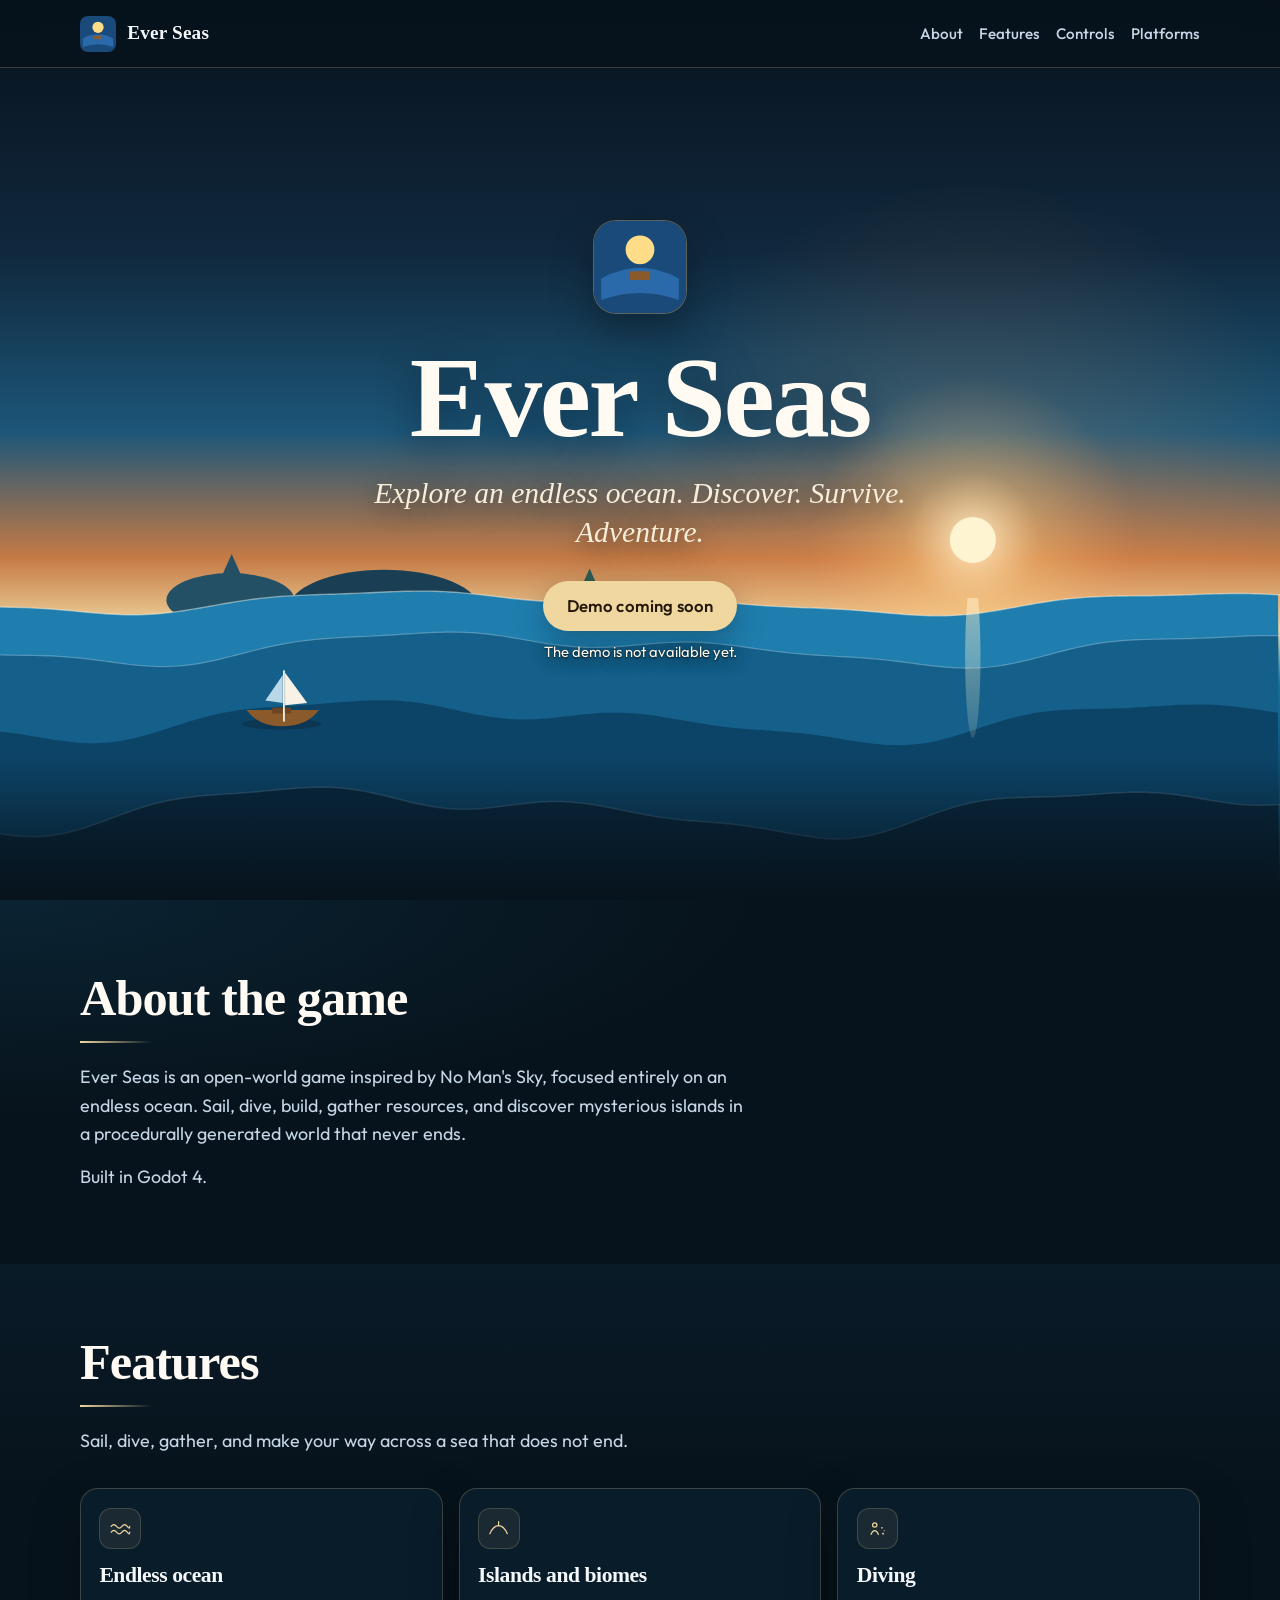
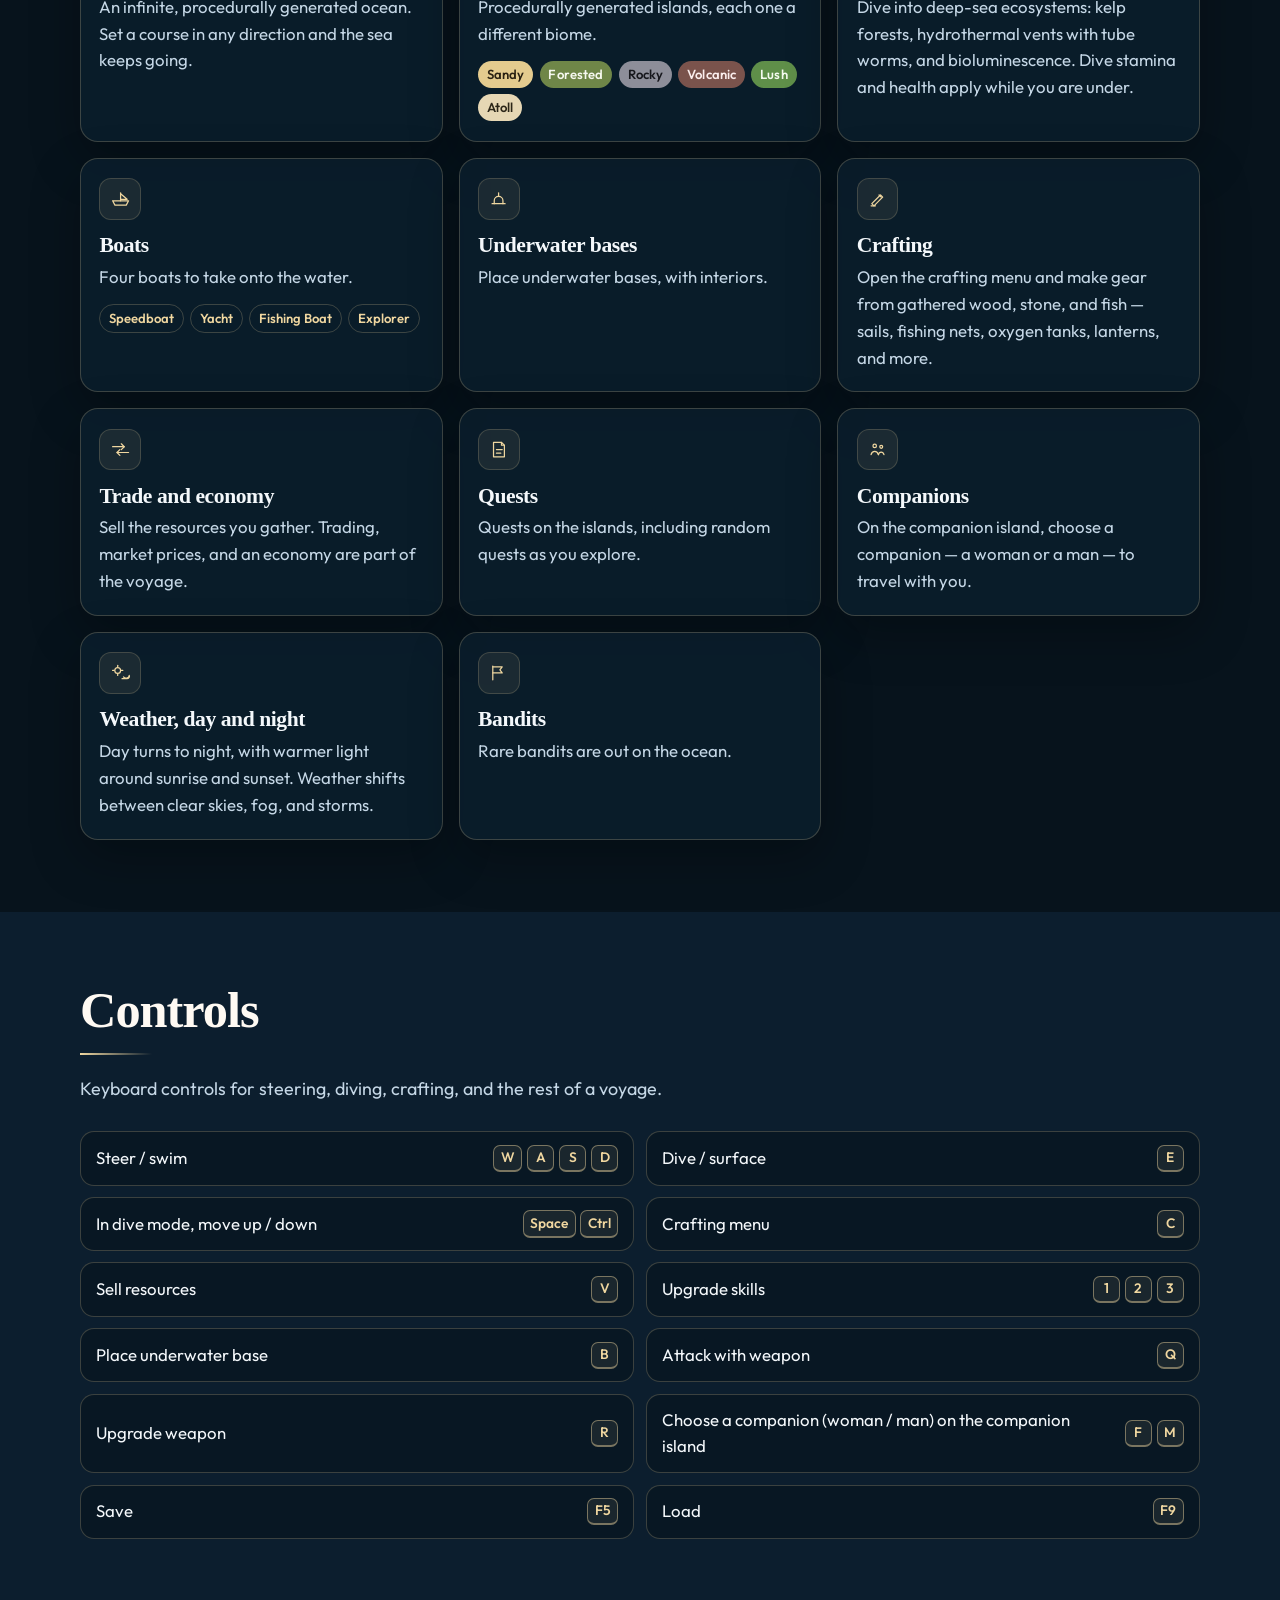
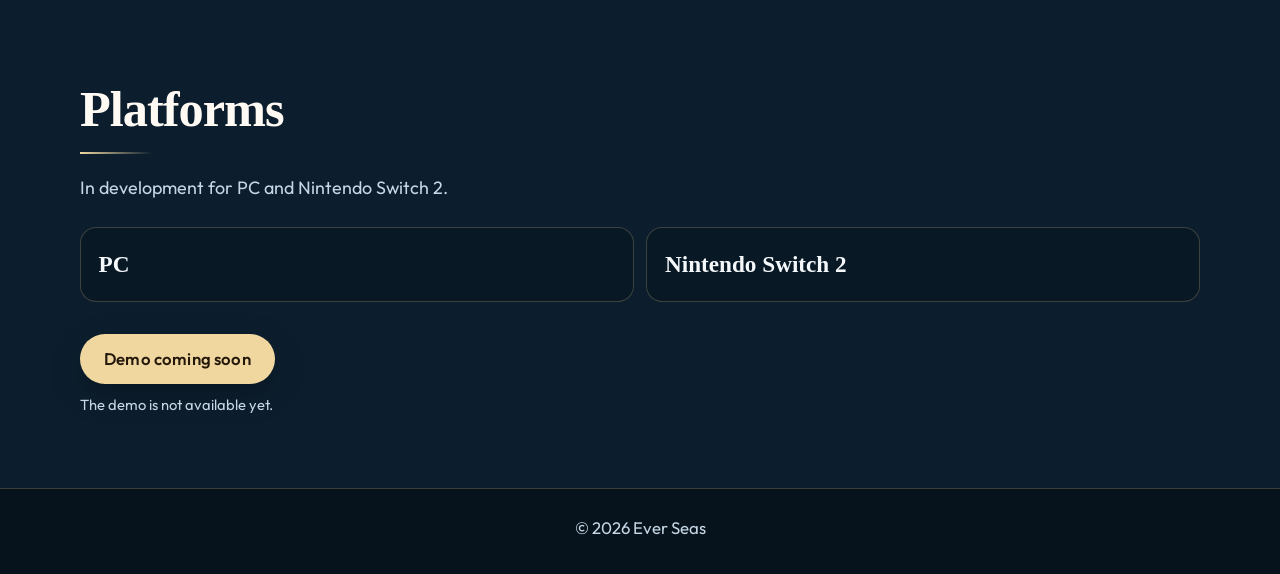
==== site/index.html @ b3cf9eca "Publish the Ever Seas presentation site Add a static English site in site/, a CNAME for everseas.app" ====
<!DOCTYPE html>
<html lang="en">
<head>
  <meta charset="utf-8">
  <meta name="viewport" content="width=device-width, initial-scale=1">
  <title>Ever Seas — Endless ocean adventure</title>
  <meta name="description" content="Ever Seas is an open-world game inspired by No Man's Sky, focused entirely on an endless ocean. In development for PC and Nintendo Switch 2.">
  <meta name="theme-color" content="#07111c">
  <link rel="icon" href="icon.svg" type="image/svg+xml">
  <link rel="apple-touch-icon" href="icon.svg">
  <link rel="canonical" href="https://everseas.app/">
  <meta property="og:title" content="Ever Seas">
  <meta property="og:description" content="Explore an endless ocean. Discover. Survive. Adventure.">
  <meta property="og:type" content="website">
  <meta property="og:url" content="https://everseas.app/">
  <meta property="og:image" content="https://everseas.app/icon.svg">
  <link rel="stylesheet" href="styles.css">
</head>
<body>
  <a class="skip" href="#main">Skip to content</a>
  <header class="site-header">
    <div class="header-inner">
      <a class="brand" href="#top">
        <img src="icon.svg" width="36" height="36" alt="">
        <span>Ever Seas</span>
      </a>
      <nav aria-label="Primary">
        <ul class="nav-list">
          <li><a href="#about">About</a></li>
          <li><a href="#features">Features</a></li>
          <li><a href="#controls">Controls</a></li>
          <li><a href="#platforms">Platforms</a></li>
        </ul>
      </nav>
    </div>
  </header>

  <main id="main">
    <section class="hero" id="top" aria-labelledby="title">
      <canvas id="ocean" aria-hidden="true"></canvas>
      <div class="hero-fade" aria-hidden="true"></div>
      <div class="hero-inner">
        <img class="hero-mark" src="icon.svg" width="96" height="96" alt="">
        <h1 id="title">Ever Seas</h1>
        <p class="tagline">Explore an endless ocean. Discover. Survive. Adventure.</p>
        <div class="demo">
          <button type="button" class="demo-button" disabled aria-describedby="hero-demo-note">Demo coming soon</button>
          <p id="hero-demo-note" class="demo-note">The demo is not available yet.</p>
        </div>
      </div>
    </section>

    <section class="section about" id="about" aria-labelledby="about-title">
      <div class="section-inner about-copy">
        <h2 id="about-title">About the game</h2>
        <hr class="rule">
        <p>Ever Seas is an open-world game inspired by No Man's Sky, focused entirely on an endless ocean. Sail, dive, build, gather resources, and discover mysterious islands in a procedurally generated world that never ends.</p>
        <p>Built in Godot 4.</p>
      </div>
    </section>

    <section class="section features" id="features" aria-labelledby="features-title">
      <div class="section-inner">
        <h2 id="features-title">Features</h2>
        <hr class="rule">
        <p class="lede">Sail, dive, gather, and make your way across a sea that does not end.</p>
        <ul class="card-grid">
          <li class="card">
            <span class="feature-icon" aria-hidden="true">
              <svg viewBox="0 0 32 32" fill="none" stroke="currentColor" stroke-width="1.7" stroke-linecap="round" stroke-linejoin="round">
                <path d="M3 13c2.6-3.2 4.8-3.2 7.4 0s4.8 3.2 7.4 0 4.8-3.2 7.4 0 3.2 3.2 3.4 0"/>
                <path d="M3 21c2.6-3.2 4.8-3.2 7.4 0s4.8 3.2 7.4 0 4.8-3.2 7.4 0 3.2 3.2 3.4 0"/>
              </svg>
            </span>
            <h3>Endless ocean</h3>
            <p>An infinite, procedurally generated ocean. Set a course in any direction and the sea keeps going.</p>
          </li>
          <li class="card">
            <span class="feature-icon" aria-hidden="true">
              <svg viewBox="0 0 32 32" fill="none" stroke="currentColor" stroke-width="1.7" stroke-linecap="round" stroke-linejoin="round">
                <path d="M4 23c3.2-7 7-11 12-11s8.8 4 12 11"/>
                <path d="M16 12V7"/>
                <path d="M16 6.2h.01"/>
              </svg>
            </span>
            <h3>Islands and biomes</h3>
            <p>Procedurally generated islands, each one a different biome.</p>
            <ul class="biomes" aria-label="Island biomes">
              <li class="sandy">Sandy</li>
              <li class="forested">Forested</li>
              <li class="rocky">Rocky</li>
              <li class="volcanic">Volcanic</li>
              <li class="lush">Lush</li>
              <li class="atoll">Atoll</li>
            </ul>
          </li>
          <li class="card">
            <span class="feature-icon" aria-hidden="true">
              <svg viewBox="0 0 32 32" fill="none" stroke="currentColor" stroke-width="1.7" stroke-linecap="round" stroke-linejoin="round">
                <circle cx="12" cy="11" r="3"/>
                <path d="M7 24c1.6-4 3.4-5.2 5-5.2S15.4 20 17 24"/>
                <circle cx="22" cy="15" r="1.1" fill="currentColor" stroke="none"/>
                <circle cx="25" cy="19" r="0.8" fill="currentColor" stroke="none"/>
                <circle cx="23.5" cy="23" r="1.3" fill="currentColor" stroke="none"/>
              </svg>
            </span>
            <h3>Diving</h3>
            <p>Dive into deep-sea ecosystems: kelp forests, hydrothermal vents with tube worms, and bioluminescence. Dive stamina and health apply while you are under.</p>
          </li>
          <li class="card">
            <span class="feature-icon" aria-hidden="true">
              <svg viewBox="0 0 32 32" fill="none" stroke="currentColor" stroke-width="1.7" stroke-linecap="round" stroke-linejoin="round">
                <path d="M5 19h22l-3.2 6H8.2z"/>
                <path d="M16 19V8"/>
                <path d="M16 9.2 25 17H16"/>
              </svg>
            </span>
            <h3>Boats</h3>
            <p>Four boats to take onto the water.</p>
            <ul class="boats" aria-label="Boat types">
              <li>Speedboat</li>
              <li>Yacht</li>
              <li>Fishing Boat</li>
              <li>Explorer</li>
            </ul>
          </li>
          <li class="card">
            <span class="feature-icon" aria-hidden="true">
              <svg viewBox="0 0 32 32" fill="none" stroke="currentColor" stroke-width="1.7" stroke-linecap="round" stroke-linejoin="round">
                <path d="M7 23h18"/>
                <path d="M10 23v-4a6 6 0 0 1 12 0v4"/>
                <path d="M16 13V8"/>
              </svg>
            </span>
            <h3>Underwater bases</h3>
            <p>Place underwater bases, with interiors.</p>
          </li>
          <li class="card">
            <span class="feature-icon" aria-hidden="true">
              <svg viewBox="0 0 32 32" fill="none" stroke="currentColor" stroke-width="1.7" stroke-linecap="round" stroke-linejoin="round">
                <path d="M8 23 20 11l3 3L11 26z"/>
                <path d="M18 11l3 3"/>
                <path d="M7 26h6"/>
              </svg>
            </span>
            <h3>Crafting</h3>
            <p>Open the crafting menu and make gear from gathered wood, stone, and fish — sails, fishing nets, oxygen tanks, lanterns, and more.</p>
          </li>
          <li class="card">
            <span class="feature-icon" aria-hidden="true">
              <svg viewBox="0 0 32 32" fill="none" stroke="currentColor" stroke-width="1.7" stroke-linecap="round" stroke-linejoin="round">
                <path d="M5 12h16"/>
                <path d="M17 8l4 4-4 4"/>
                <path d="M27 20H11"/>
                <path d="M15 16l-4 4 4 4"/>
              </svg>
            </span>
            <h3>Trade and economy</h3>
            <p>Sell the resources you gather. Trading, market prices, and an economy are part of the voyage.</p>
          </li>
          <li class="card">
            <span class="feature-icon" aria-hidden="true">
              <svg viewBox="0 0 32 32" fill="none" stroke="currentColor" stroke-width="1.7" stroke-linecap="round" stroke-linejoin="round">
                <path d="M9 6h11l4 4v16H9z"/>
                <path d="M20 6v4h4"/>
                <path d="M13 16h8"/>
                <path d="M13 21h6"/>
              </svg>
            </span>
            <h3>Quests</h3>
            <p>Quests on the islands, including random quests as you explore.</p>
          </li>
          <li class="card">
            <span class="feature-icon" aria-hidden="true">
              <svg viewBox="0 0 32 32" fill="none" stroke="currentColor" stroke-width="1.7" stroke-linecap="round" stroke-linejoin="round">
                <circle cx="12" cy="11" r="2.4"/>
                <circle cx="21" cy="12.2" r="2"/>
                <path d="M7 23c.8-3.2 2.6-4.4 5-4.4s4.2 1.2 5 4.4"/>
                <path d="M17.2 23c.5-2.4 1.8-3.4 3.8-3.4 1.8 0 3.1.9 3.8 3.4"/>
              </svg>
            </span>
            <h3>Companions</h3>
            <p>On the companion island, choose a companion — a woman or a man — to travel with you.</p>
          </li>
          <li class="card">
            <span class="feature-icon" aria-hidden="true">
              <svg viewBox="0 0 32 32" fill="none" stroke="currentColor" stroke-width="1.7" stroke-linecap="round" stroke-linejoin="round">
                <circle cx="12" cy="13" r="4"/>
                <path d="M12 6v2"/>
                <path d="M12 18v2"/>
                <path d="M5 13h2"/>
                <path d="M17 13h2"/>
                <path d="M20 22a4.5 4.5 0 0 0 8-2.2 3.4 3.4 0 0 1-3.2 4.6H18"/>
              </svg>
            </span>
            <h3>Weather, day and night</h3>
            <p>Day turns to night, with warmer light around sunrise and sunset. Weather shifts between clear skies, fog, and storms.</p>
          </li>
          <li class="card">
            <span class="feature-icon" aria-hidden="true">
              <svg viewBox="0 0 32 32" fill="none" stroke="currentColor" stroke-width="1.7" stroke-linecap="round" stroke-linejoin="round">
                <path d="M8 26V7"/>
                <path d="M8 8h13l-3.2 4.2L21 16.5H8"/>
              </svg>
            </span>
            <h3>Bandits</h3>
            <p>Rare bandits are out on the ocean.</p>
          </li>
        </ul>
      </div>
    </section>

    <section class="section controls" id="controls" aria-labelledby="controls-title">
      <div class="section-inner">
        <h2 id="controls-title">Controls</h2>
        <hr class="rule">
        <p class="lede">Keyboard controls for steering, diving, crafting, and the rest of a voyage.</p>
        <ul class="control-list">
          <li>
            <span>Steer / swim</span>
            <span class="keys"><kbd>W</kbd><kbd>A</kbd><kbd>S</kbd><kbd>D</kbd></span>
          </li>
          <li>
            <span>Dive / surface</span>
            <span class="keys"><kbd>E</kbd></span>
          </li>
          <li>
            <span>In dive mode, move up / down</span>
            <span class="keys"><kbd>Space</kbd><kbd>Ctrl</kbd></span>
          </li>
          <li>
            <span>Crafting menu</span>
            <span class="keys"><kbd>C</kbd></span>
          </li>
          <li>
            <span>Sell resources</span>
            <span class="keys"><kbd>V</kbd></span>
          </li>
          <li>
            <span>Upgrade skills</span>
            <span class="keys"><kbd>1</kbd><kbd>2</kbd><kbd>3</kbd></span>
          </li>
          <li>
            <span>Place underwater base</span>
            <span class="keys"><kbd>B</kbd></span>
          </li>
          <li>
            <span>Attack with weapon</span>
            <span class="keys"><kbd>Q</kbd></span>
          </li>
          <li>
            <span>Upgrade weapon</span>
            <span class="keys"><kbd>R</kbd></span>
          </li>
          <li>
            <span>Choose a companion (woman / man) on the companion island</span>
            <span class="keys"><kbd>F</kbd><kbd>M</kbd></span>
          </li>
          <li>
            <span>Save</span>
            <span class="keys"><kbd>F5</kbd></span>
          </li>
          <li>
            <span>Load</span>
            <span class="keys"><kbd>F9</kbd></span>
          </li>
        </ul>
      </div>
    </section>

    <section class="section closing" id="platforms" aria-labelledby="platforms-title">
      <div class="section-inner">
        <h2 id="platforms-title">Platforms</h2>
        <hr class="rule">
        <p class="lede">In development for PC and Nintendo Switch 2.</p>
        <ul class="platforms">
          <li>PC</li>
          <li>Nintendo Switch 2</li>
        </ul>
        <div class="demo">
          <button type="button" class="demo-button" disabled aria-describedby="demo-note">Demo coming soon</button>
          <p id="demo-note" class="demo-note">The demo is not available yet.</p>
        </div>
      </div>
    </section>
  </main>

  <footer class="site-footer">
    <p>© 2026 Ever Seas</p>
  </footer>
  <script src="main.js" defer></script>
</body>
</html>
---- site/styles.css ----
@font-face {
  font-family: Fraunces;
  font-style: normal;
  font-weight: 560 660;
  font-display: swap;
  src: url("fonts/fraunces-latin.woff2") format("woff2");
  unicode-range: U+0000-00FF, U+0131, U+0152-0153, U+02BB-02BC, U+02C6, U+02DA, U+02DC, U+0304, U+0308, U+0329, U+2000-206F, U+20AC, U+2122, U+2191, U+2193, U+2212, U+2215, U+FEFF, U+FFFD;
}

@font-face {
  font-family: Fraunces;
  font-style: italic;
  font-weight: 480;
  font-display: swap;
  src: url("fonts/fraunces-italic-latin.woff2") format("woff2");
  unicode-range: U+0000-00FF, U+0131, U+0152-0153, U+02BB-02BC, U+02C6, U+02DA, U+02DC, U+0304, U+0308, U+0329, U+2000-206F, U+20AC, U+2122, U+2191, U+2193, U+2212, U+2215, U+FEFF, U+FFFD;
}

@font-face {
  font-family: Outfit;
  font-style: normal;
  font-weight: 340 560;
  font-display: swap;
  src: url("fonts/outfit-latin.woff2") format("woff2");
  unicode-range: U+0000-00FF, U+0131, U+0152-0153, U+02BB-02BC, U+02C6, U+02DA, U+02DC, U+0304, U+0308, U+0329, U+2000-206F, U+20AC, U+2122, U+2191, U+2193, U+2212, U+2215, U+FEFF, U+FFFD;
}

:root {
  --ink: #07131c;
  --ink-2: #0c1e2e;
  --panel: rgba(12, 32, 48, 0.72);
  --line: rgba(240, 215, 160, 0.22);
  --foam: #f4f8fb;
  --muted: #c5d7e6;
  --gold: #f0d7a0;
  --gold-deep: #e2b15a;
  --sea: #1a6d99;
  --focus: #ffe7ad;
  --shadow: 0 18px 50px rgba(0, 0, 0, 0.28);
  --header: 4.25rem;
  --max: 1120px;
  color-scheme: dark;
}

*,
*::before,
*::after {
  box-sizing: border-box;
}

html {
  scroll-behavior: smooth;
}

body {
  margin: 0;
  min-height: 100vh;
  background: var(--ink);
  color: var(--foam);
  font-family: Outfit, "Segoe UI", sans-serif;
  font-weight: 400;
  font-size: 1.05rem;
  line-height: 1.6;
}

img {
  max-width: 100%;
  height: auto;
}

a {
  color: var(--gold);
  text-decoration-thickness: 1px;
  text-underline-offset: 0.18em;
}

a:hover {
  color: #fff6df;
}

:focus-visible {
  outline: 2px solid var(--focus);
  outline-offset: 3px;
}

.skip {
  position: absolute;
  left: 1rem;
  top: -4rem;
  z-index: 20;
  background: var(--gold);
  color: #1b1408;
  padding: 0.6rem 0.9rem;
  border-radius: 8px;
  font-weight: 560;
  text-decoration: none;
}

.skip:focus {
  top: 0.75rem;
}

.site-header {
  position: fixed;
  inset: 0 0 auto 0;
  z-index: 5;
  height: var(--header);
  display: flex;
  align-items: center;
  background: rgba(7, 19, 28, 0.78);
  border-bottom: 1px solid var(--line);
  backdrop-filter: blur(14px);
}

.header-inner,
.section-inner {
  width: min(var(--max), calc(100% - 2rem));
  margin-inline: auto;
}

.header-inner {
  display: flex;
  align-items: center;
  justify-content: space-between;
  gap: 1rem;
}

.brand {
  display: inline-flex;
  align-items: center;
  gap: 0.7rem;
  color: var(--foam);
  text-decoration: none;
  font-family: Fraunces, Georgia, serif;
  font-weight: 620;
  font-size: 1.2rem;
  letter-spacing: 0.01em;
}

.brand img {
  width: 36px;
  height: 36px;
  border-radius: 8px;
}

.nav-list {
  display: flex;
  flex-wrap: wrap;
  justify-content: flex-end;
  gap: 0.35rem 1rem;
  margin: 0;
  padding: 0;
  list-style: none;
}

.nav-list a {
  color: var(--muted);
  text-decoration: none;
  font-size: 0.95rem;
  font-weight: 500;
}

.nav-list a:hover {
  color: var(--foam);
}

.hero {
  position: relative;
  min-height: 100vh;
  min-height: 100dvh;
  display: grid;
  align-items: center;
  overflow: hidden;
  background:
    radial-gradient(ellipse at 74% 60%, rgba(255, 214, 150, 0.4), transparent 26%),
    linear-gradient(180deg, #07111c 0%, #10283d 42%, #c57a45 66%, #f0d7a0 72%, #0a3148 80%, #061824 100%);
}

#ocean {
  position: absolute;
  inset: 0;
  width: 100%;
  height: 100%;
  display: block;
}

.hero-fade {
  position: absolute;
  left: 0;
  right: 0;
  bottom: 0;
  height: 9rem;
  background: linear-gradient(to bottom, rgba(7, 19, 28, 0), var(--ink));
  z-index: 1;
  pointer-events: none;
}

.hero-inner {
  position: relative;
  z-index: 2;
  width: min(880px, calc(100% - 2rem));
  margin: calc(var(--header) + 1.5rem) auto 12vh;
  text-align: center;
}

.hero-mark {
  width: 92px;
  height: 92px;
  border-radius: 22px;
  box-shadow: 0 0 0 1px rgba(240, 215, 160, 0.35), 0 16px 40px rgba(0, 0, 0, 0.35);
}

h1,
h2,
h3 {
  font-family: Fraunces, Georgia, serif;
  font-weight: 620;
  line-height: 1.05;
  letter-spacing: -0.02em;
  margin: 0;
}

h1 {
  margin-top: 1rem;
  font-size: clamp(3.4rem, 9vw, 7.2rem);
  color: #fffaf2;
  text-shadow: 0 10px 40px rgba(4, 12, 22, 0.45);
}

.tagline {
  margin: 1rem auto 0;
  max-width: 18em;
  font-family: Fraunces, Georgia, serif;
  font-style: italic;
  font-weight: 480;
  font-size: clamp(1.35rem, 2.4vw, 1.85rem);
  line-height: 1.35;
  color: #f7edd8;
  text-shadow: 0 6px 24px rgba(4, 12, 22, 0.55);
}

.demo {
  display: flex;
  flex-direction: column;
  align-items: center;
  gap: 0.55rem;
  margin-top: 1.75rem;
}

.demo-button {
  appearance: none;
  border: 0;
  border-radius: 999px;
  padding: 0.9rem 1.5rem;
  min-height: 3.1rem;
  background: var(--gold);
  color: #24180a;
  font: 560 1.05rem/1 Outfit, "Segoe UI", sans-serif;
  letter-spacing: 0.01em;
  box-shadow: 0 10px 30px rgba(0, 0, 0, 0.25);
}

.demo-button:disabled {
  cursor: not-allowed;
  opacity: 1;
}

.demo-note {
  margin: 0;
  color: #fff8ea;
  font-size: 0.92rem;
  text-shadow: 0 1px 2px rgba(0, 0, 0, 0.8), 0 4px 16px rgba(0, 0, 0, 0.65);
}

.section {
  position: relative;
  padding: 4.5rem 0;
}

.section-inner {
  width: min(var(--max), calc(100% - 2rem));
}

.eyebrow {
  margin: 0 0 0.6rem;
  color: var(--gold-deep);
  font-size: 0.78rem;
  font-weight: 560;
  letter-spacing: 0.16em;
  text-transform: uppercase;
}

h2 {
  font-size: clamp(2rem, 4vw, 3.15rem);
  color: #fffaf3;
}

.rule {
  width: 4.5rem;
  height: 2px;
  margin: 1rem 0 1.25rem;
  border: 0;
  background: linear-gradient(90deg, var(--gold), transparent);
}

.lede,
.about-copy p {
  max-width: 42rem;
  margin: 0;
  color: var(--muted);
  font-size: 1.12rem;
}

.about-copy p + p {
  margin-top: 0.9rem;
}

.about {
  background:
    radial-gradient(ellipse at 0% 0%, rgba(26, 109, 153, 0.18), transparent 42%),
    var(--ink);
}

.features {
  background:
    linear-gradient(180deg, rgba(14, 42, 62, 0.35), transparent 18%),
    var(--ink);
}

.card-grid {
  display: grid;
  grid-template-columns: repeat(3, minmax(0, 1fr));
  gap: 1rem;
  margin: 2rem 0 0;
  padding: 0;
  list-style: none;
}

.card {
  margin: 0;
  padding: 1.2rem 1.15rem 1.25rem;
  background: var(--panel);
  border: 1px solid var(--line);
  border-radius: 18px;
  box-shadow: var(--shadow);
}

.feature-icon {
  display: inline-grid;
  place-items: center;
  width: 2.6rem;
  height: 2.6rem;
  border-radius: 12px;
  color: var(--gold);
  background: rgba(240, 215, 160, 0.08);
  border: 1px solid rgba(240, 215, 160, 0.18);
}

.feature-icon svg {
  width: 1.45rem;
  height: 1.45rem;
}

.card h3 {
  margin-top: 0.9rem;
  font-size: 1.35rem;
}

.card p {
  margin: 0.45rem 0 0;
  color: var(--muted);
}

.biomes {
  display: flex;
  flex-wrap: wrap;
  gap: 0.4rem;
  margin: 0.85rem 0 0;
  padding: 0;
  list-style: none;
}

.biomes li {
  padding: 0.18rem 0.55rem;
  border-radius: 999px;
  font-size: 0.82rem;
  font-weight: 560;
  letter-spacing: 0.01em;
}

.sandy { background: #e4cb8e; color: #2a2112; }
.forested { background: #6f8648; color: #f6f8ef; }
.rocky { background: #8d8e99; color: #16171c; }
.volcanic { background: #7a534c; color: #fbeeed; }
.lush { background: #5f8f49; color: #f4faef; }
.atoll { background: #e6d7b4; color: #2c2618; }

.boats {
  display: flex;
  flex-wrap: wrap;
  gap: 0.4rem;
  margin: 0.85rem 0 0;
  padding: 0;
  list-style: none;
}

.boats li {
  padding: 0.18rem 0.55rem;
  border-radius: 999px;
  border: 1px solid var(--line);
  color: var(--gold);
  font-size: 0.82rem;
  font-weight: 560;
}

.controls,
.closing {
  background: var(--ink-2);
}

.control-list {
  display: grid;
  grid-template-columns: repeat(2, minmax(0, 1fr));
  gap: 0.7rem;
  margin: 1.75rem 0 0;
  padding: 0;
  list-style: none;
}

.control-list li {
  display: flex;
  align-items: center;
  justify-content: space-between;
  gap: 1rem;
  min-height: 3.4rem;
  padding: 0.75rem 0.95rem;
  background: rgba(7, 19, 28, 0.55);
  border: 1px solid var(--line);
  border-radius: 14px;
}

.control-list span {
  color: var(--foam);
}

.control-list li > span:first-child {
  flex: 1;
}

.keys {
  display: inline-flex;
  flex-wrap: nowrap;
  flex-shrink: 0;
  justify-content: flex-end;
  gap: 0.3rem;
}

kbd {
  display: inline-grid;
  place-items: center;
  min-width: 1.7rem;
  min-height: 1.7rem;
  padding: 0.1rem 0.4rem;
  border-radius: 7px;
  border: 1px solid rgba(240, 215, 160, 0.45);
  border-bottom-width: 2px;
  background: rgba(240, 215, 160, 0.08);
  color: var(--gold);
  font-family: Outfit, "Segoe UI", sans-serif;
  font-size: 0.86rem;
  font-weight: 560;
  line-height: 1;
}

.platforms {
  display: grid;
  grid-template-columns: repeat(2, minmax(0, 1fr));
  gap: 0.8rem;
  margin: 1.5rem 0 0;
  padding: 0;
  list-style: none;
}

.platforms li {
  padding: 1.15rem 1.1rem;
  border-radius: 16px;
  border: 1px solid var(--line);
  background: rgba(7, 19, 28, 0.45);
  font-family: Fraunces, Georgia, serif;
  font-size: 1.45rem;
  font-weight: 620;
}

.closing .demo {
  align-items: flex-start;
  margin-top: 2rem;
}

.closing .demo-note {
  color: var(--muted);
  text-shadow: none;
}

.site-footer {
  padding: 1.6rem 1rem 2rem;
  border-top: 1px solid var(--line);
  text-align: center;
  color: var(--muted);
}

.site-footer p {
  margin: 0;
}

@media (max-width: 900px) {
  .card-grid,
  .control-list,
  .platforms {
    grid-template-columns: 1fr;
  }

  .header-inner {
    align-items: flex-start;
    flex-direction: column;
    padding: 0.55rem 0;
  }

  .site-header {
    height: auto;
  }

  .hero-inner {
    margin-top: 8.5rem;
  }
}

@media (max-width: 640px) {
  .nav-list {
    gap: 0.35rem 0.8rem;
  }

  .control-list li {
    align-items: flex-start;
    flex-direction: column;
  }

  .keys {
    justify-content: flex-start;
  }

  h1 {
    font-size: clamp(3rem, 16vw, 4.4rem);
  }
}

@media (prefers-reduced-motion: reduce) {
  html {
    scroll-behavior: auto;
  }

  *,
  *::before,
  *::after {
    animation: none !important;
    transition: none !important;
  }
}
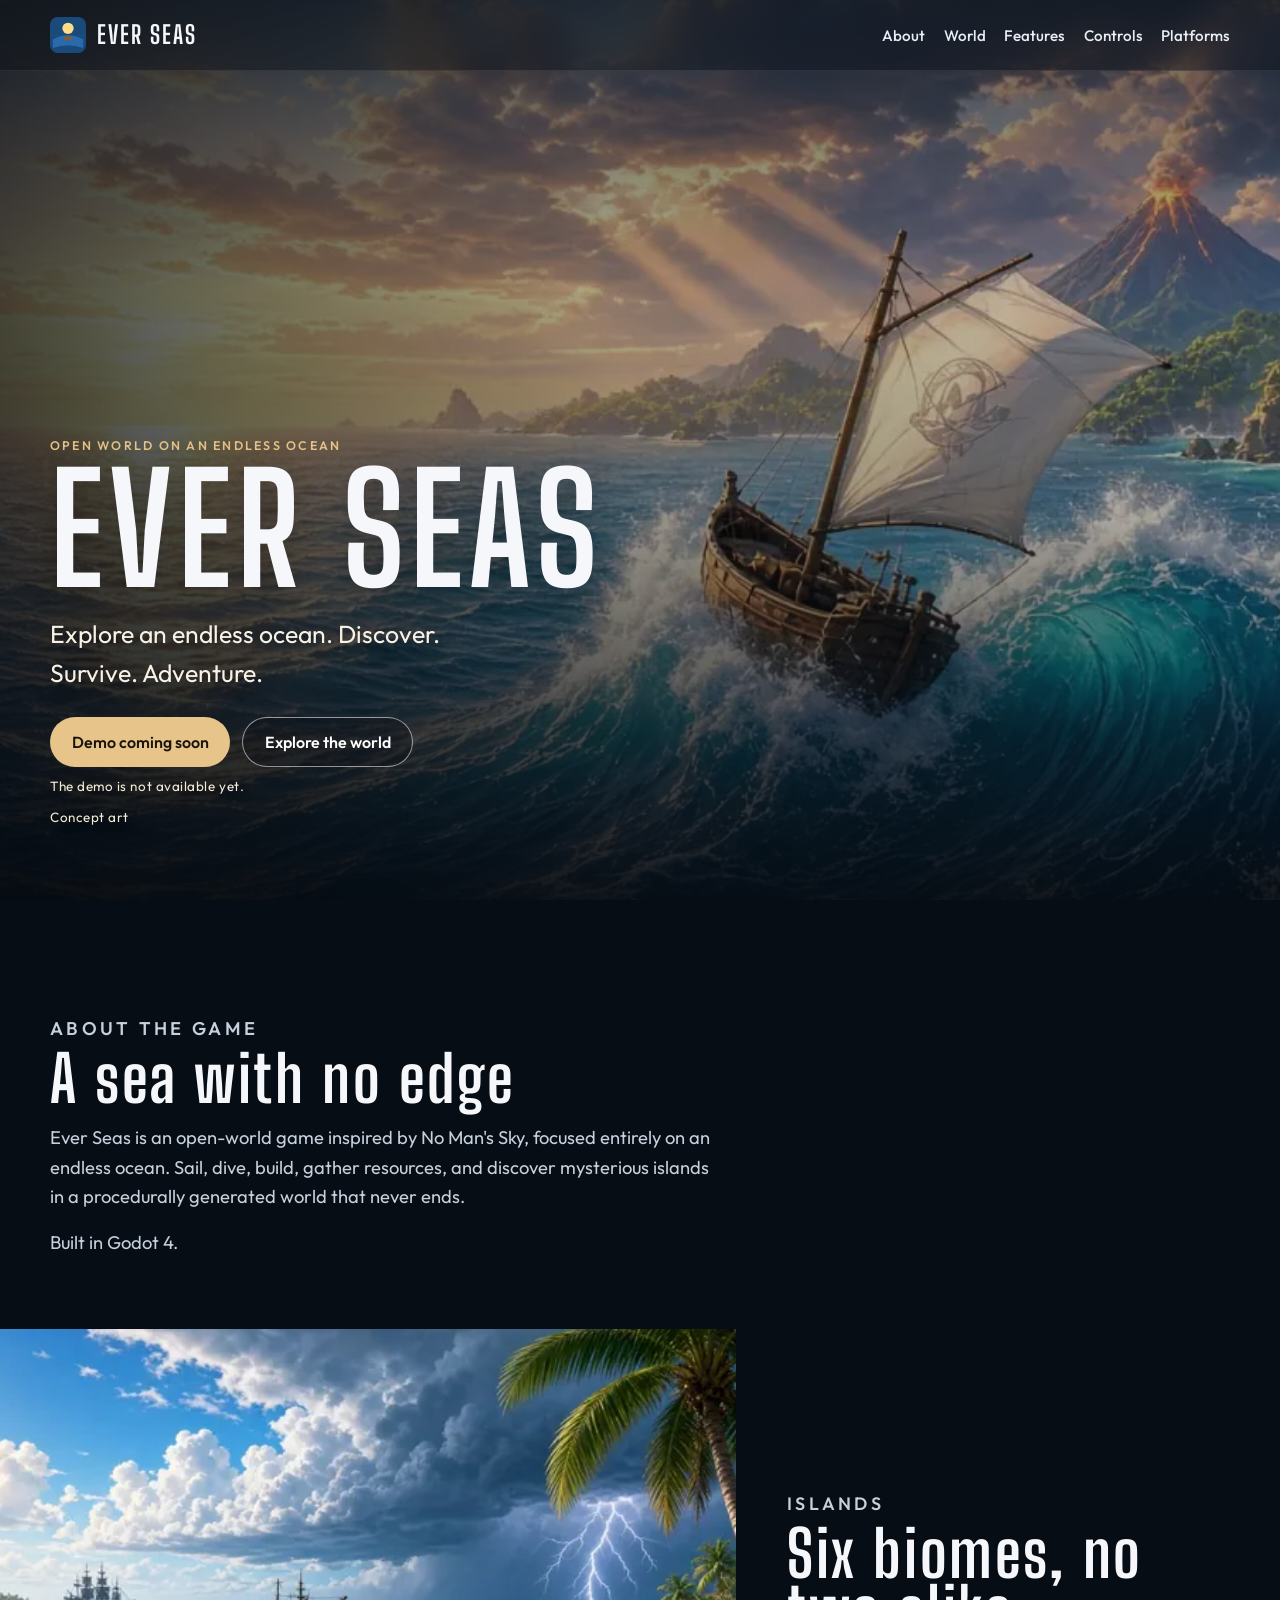
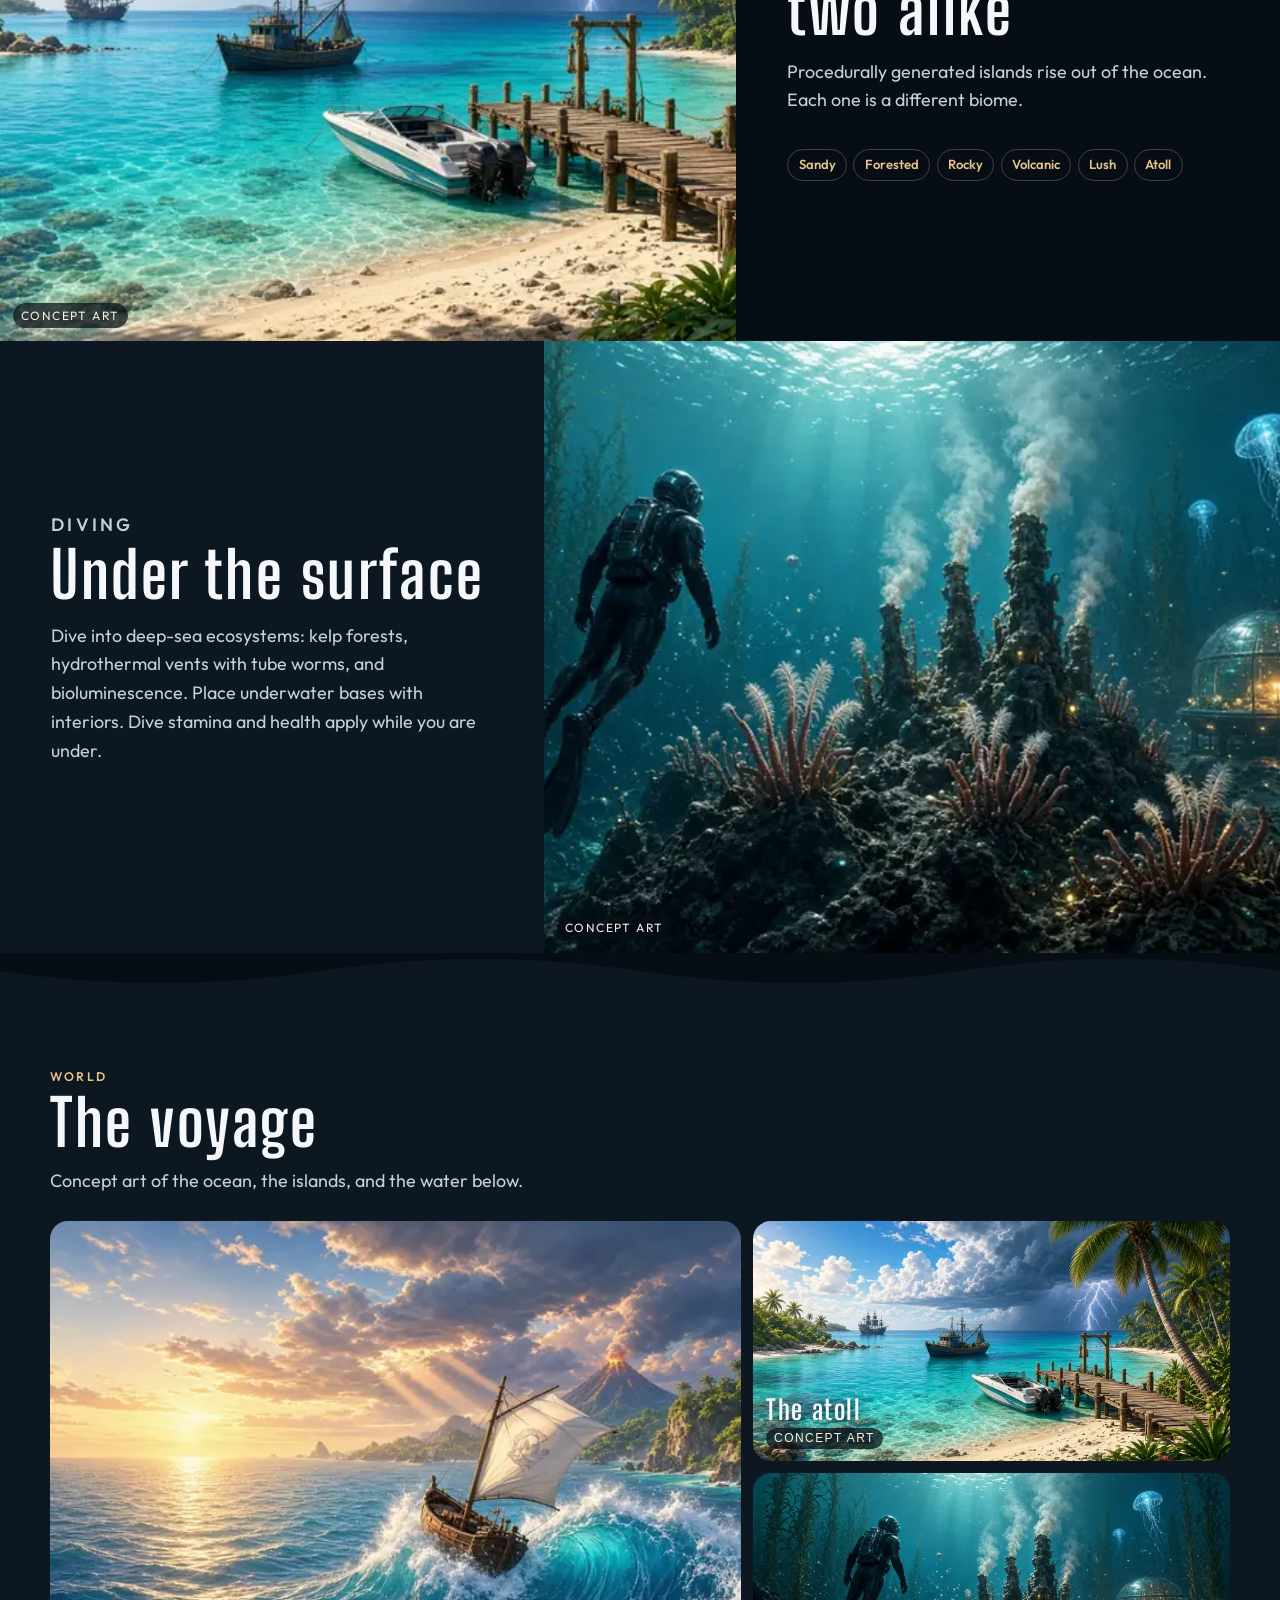
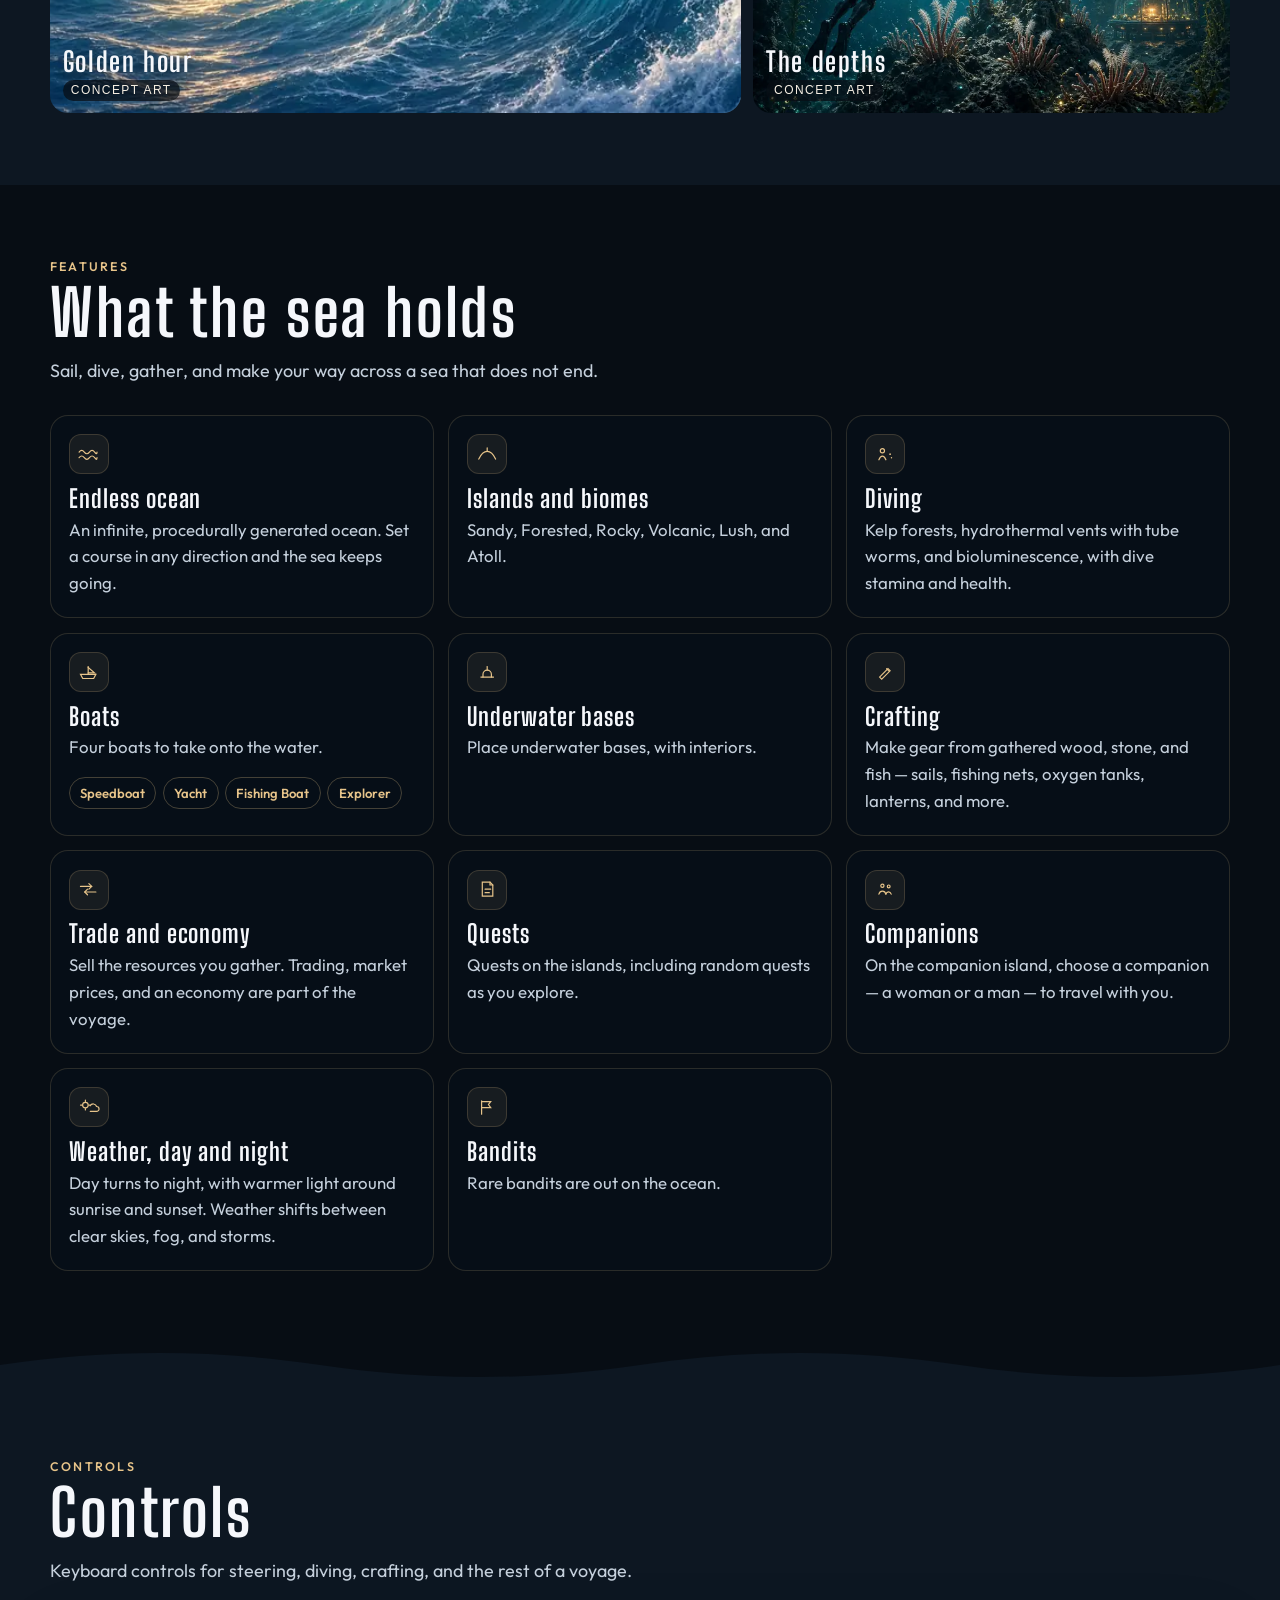
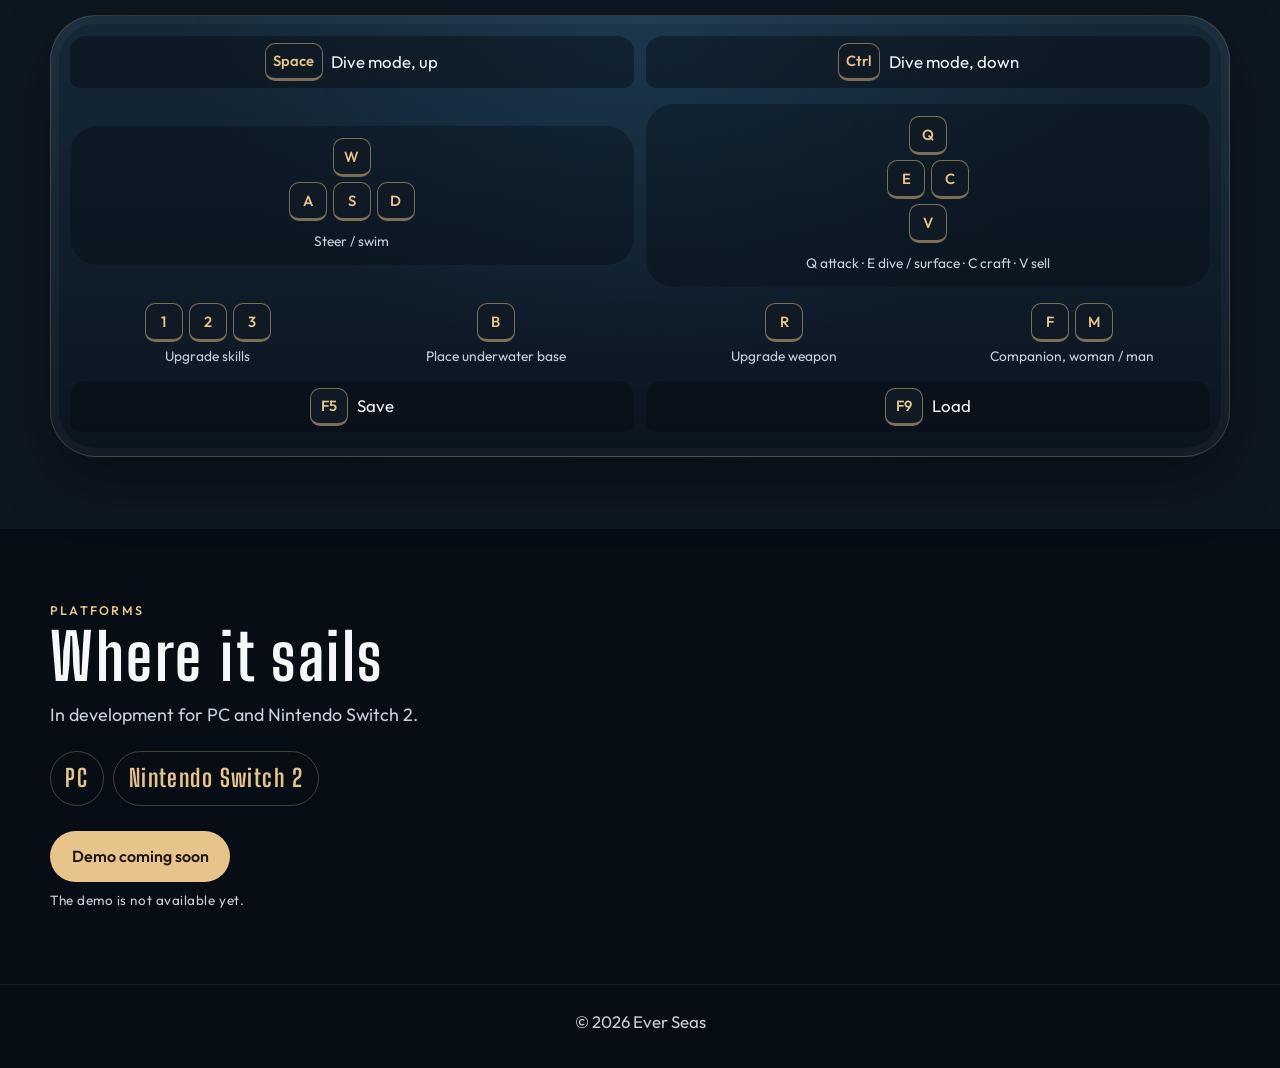
==== commit b268333b: "Redesign the Ever Seas site around concept art Replace the first presentation with a cinematic Engli" ====
--- a/site/index.html
+++ b/site/index.html
@@ -5,15 +5,16 @@
   <meta name="viewport" content="width=device-width, initial-scale=1">
   <title>Ever Seas — Endless ocean adventure</title>
   <meta name="description" content="Ever Seas is an open-world game inspired by No Man's Sky, focused entirely on an endless ocean. In development for PC and Nintendo Switch 2.">
-  <meta name="theme-color" content="#07111c">
+  <meta name="theme-color" content="#070d14">
   <link rel="icon" href="icon.svg" type="image/svg+xml">
-  <link rel="apple-touch-icon" href="icon.svg">
   <link rel="canonical" href="https://everseas.app/">
-  <meta property="og:title" content="Ever Seas">
+  <meta property="og:title" content="EVER SEAS">
   <meta property="og:description" content="Explore an endless ocean. Discover. Survive. Adventure.">
   <meta property="og:type" content="website">
   <meta property="og:url" content="https://everseas.app/">
-  <meta property="og:image" content="https://everseas.app/icon.svg">
+  <meta property="og:image" content="https://everseas.app/assets/hero-1280.jpg">
+  <link rel="preload" as="image" href="assets/hero-1280.webp" imagesrcset="assets/hero-768.webp 768w, assets/hero-1280.webp 1280w, assets/hero-1920.webp 1920w" imagesizes="100vw" type="image/webp" fetchpriority="high">
+  <link rel="preload" href="fonts/big-shoulders-display-latin.woff2" as="font" type="font/woff2" crossorigin>
   <link rel="stylesheet" href="styles.css">
 </head>
 <body>
@@ -22,11 +23,13 @@
     <div class="header-inner">
       <a class="brand" href="#top">
         <img src="icon.svg" width="36" height="36" alt="">
-        <span>Ever Seas</span>
+        <span>EVER SEAS</span>
       </a>
-      <nav aria-label="Primary">
+      <button class="nav-toggle" type="button" aria-expanded="false" aria-controls="site-nav">Menu</button>
+      <nav id="site-nav" aria-label="Primary">
         <ul class="nav-list">
           <li><a href="#about">About</a></li>
+          <li><a href="#world">World</a></li>
           <li><a href="#features">Features</a></li>
           <li><a href="#controls">Controls</a></li>
           <li><a href="#platforms">Platforms</a></li>
@@ -37,84 +40,142 @@
 
   <main id="main">
     <section class="hero" id="top" aria-labelledby="title">
-      <canvas id="ocean" aria-hidden="true"></canvas>
-      <div class="hero-fade" aria-hidden="true"></div>
+      <div class="hero-media">
+        <picture>
+          <source type="image/webp" srcset="assets/hero-768.webp 768w, assets/hero-1280.webp 1280w, assets/hero-1920.webp 1920w" sizes="100vw">
+          <img src="assets/hero-1280.jpg" srcset="assets/hero-768.jpg 768w, assets/hero-1280.jpg 1280w, assets/hero-1920.jpg 1920w" sizes="100vw" width="1920" height="1080" alt="Concept art of a boat on a wave at golden hour" fetchpriority="high" decoding="async">
+        </picture>
+      </div>
+      <div class="hero-shade" aria-hidden="true"></div>
       <div class="hero-inner">
-        <img class="hero-mark" src="icon.svg" width="96" height="96" alt="">
-        <h1 id="title">Ever Seas</h1>
+        <p class="kicker">Open world on an endless ocean</p>
+        <h1 id="title">EVER SEAS</h1>
         <p class="tagline">Explore an endless ocean. Discover. Survive. Adventure.</p>
-        <div class="demo">
-          <button type="button" class="demo-button" disabled aria-describedby="hero-demo-note">Demo coming soon</button>
-          <p id="hero-demo-note" class="demo-note">The demo is not available yet.</p>
+        <div class="cta-row">
+          <button type="button" class="btn btn-primary" disabled aria-describedby="hero-demo-note">Demo coming soon</button>
+          <a class="btn btn-ghost" href="#world">Explore the world</a>
         </div>
-      </div>
-    </section>
-
-    <section class="section about" id="about" aria-labelledby="about-title">
-      <div class="section-inner about-copy">
-        <h2 id="about-title">About the game</h2>
-        <hr class="rule">
-        <p>Ever Seas is an open-world game inspired by No Man's Sky, focused entirely on an endless ocean. Sail, dive, build, gather resources, and discover mysterious islands in a procedurally generated world that never ends.</p>
-        <p>Built in Godot 4.</p>
-      </div>
-    </section>
-
-    <section class="section features" id="features" aria-labelledby="features-title">
-      <div class="section-inner">
-        <h2 id="features-title">Features</h2>
-        <hr class="rule">
+        <p id="hero-demo-note" class="demo-note">The demo is not available yet.</p>
+        <p class="concept">Concept art</p>
+      </div>
+    </section>
+
+    <div class="wave-rule on-dark" aria-hidden="true">
+      <svg viewBox="0 0 2880 42" preserveAspectRatio="none">
+        <path fill="currentColor" d="M0 22c120-16 240-16 360 0s240 16 360 0 240-16 360 0 240 16 360 0 240-16 360 0 240 16 360 0 240-16 360 0 240 16 360 0v20H0z"/>
+      </svg>
+    </div>
+
+    <section class="section" id="about" aria-labelledby="about-title">
+      <div class="section-inner about-copy reveal">
+        <p class="kicker">About the game</p>
+        <h2 id="about-title">A sea with no edge</h2>
+        <p class="lede">Ever Seas is an open-world game inspired by No Man's Sky, focused entirely on an endless ocean. Sail, dive, build, gather resources, and discover mysterious islands in a procedurally generated world that never ends.</p>
+        <p class="lede">Built in Godot 4.</p>
+      </div>
+    </section>
+
+    <article class="split reveal">
+      <figure class="split-visual">
+        <picture>
+          <source type="image/webp" srcset="assets/island-768.webp 768w, assets/island-1280.webp 1280w, assets/island-1920.webp 1920w" sizes="(max-width: 900px) 100vw, 58vw">
+          <img src="assets/island-1280.jpg" srcset="assets/island-768.jpg 768w, assets/island-1280.jpg 1280w, assets/island-1920.jpg 1920w" sizes="(max-width: 900px) 100vw, 58vw" width="1920" height="1080" alt="Concept art of an atoll with boats and a storm" loading="lazy" decoding="async">
+        </picture>
+        <figcaption>Concept art</figcaption>
+      </figure>
+      <div class="split-copy">
+        <p class="kicker">Islands</p>
+        <h2>Six biomes, no two alike</h2>
+        <p>Procedurally generated islands rise out of the ocean. Each one is a different biome.</p>
+        <ul class="chips" aria-label="Island biomes">
+          <li>Sandy</li>
+          <li>Forested</li>
+          <li>Rocky</li>
+          <li>Volcanic</li>
+          <li>Lush</li>
+          <li>Atoll</li>
+        </ul>
+      </div>
+    </article>
+
+    <article class="split split-flip reveal">
+      <div class="split-copy">
+        <p class="kicker">Diving</p>
+        <h2>Under the surface</h2>
+        <p>Dive into deep-sea ecosystems: kelp forests, hydrothermal vents with tube worms, and bioluminescence. Place underwater bases with interiors. Dive stamina and health apply while you are under.</p>
+      </div>
+      <figure class="split-visual">
+        <picture>
+          <source type="image/webp" srcset="assets/underwater-768.webp 768w, assets/underwater-1280.webp 1280w, assets/underwater-1920.webp 1920w" sizes="(max-width: 900px) 100vw, 58vw">
+          <img src="assets/underwater-1280.jpg" srcset="assets/underwater-768.jpg 768w, assets/underwater-1280.jpg 1280w, assets/underwater-1920.jpg 1920w" sizes="(max-width: 900px) 100vw, 58vw" width="1920" height="1080" alt="Concept art of a diver at hydrothermal vents beside an underwater base" loading="lazy" decoding="async">
+        </picture>
+        <figcaption>Concept art</figcaption>
+      </figure>
+    </article>
+
+    <div class="wave-rule on-panel" aria-hidden="true">
+      <svg viewBox="0 0 2880 42" preserveAspectRatio="none">
+        <path fill="currentColor" d="M0 18c120 16 240 16 360 0s240-16 360 0 240 16 360 0 240-16 360 0 240 16 360 0 240-16 360 0 240 16 360 0v24H0z"/>
+      </svg>
+    </div>
+
+    <section class="section panel" id="world" aria-labelledby="world-title">
+      <div class="section-inner reveal">
+        <p class="kicker">World</p>
+        <h2 id="world-title">The voyage</h2>
+        <p class="lede">Concept art of the ocean, the islands, and the water below.</p>
+        <div class="gallery">
+          <button class="shot" type="button" data-lightbox data-full="assets/hero-1280.webp" data-fallback="assets/hero-1280.jpg" data-label="Concept art of a boat on a wave at golden hour">
+            <picture>
+              <source type="image/webp" srcset="assets/hero-768.webp">
+              <img src="assets/hero-768.jpg" alt="" width="768" height="432" loading="lazy" decoding="async">
+            </picture>
+            <span class="shot-title">Golden hour</span>
+            <span class="shot-note">Concept art</span>
+          </button>
+          <button class="shot" type="button" data-lightbox data-full="assets/island-1280.webp" data-fallback="assets/island-1280.jpg" data-label="Concept art of an atoll with boats and a storm">
+            <picture>
+              <source type="image/webp" srcset="assets/island-768.webp">
+              <img src="assets/island-768.jpg" alt="" width="768" height="432" loading="lazy" decoding="async">
+            </picture>
+            <span class="shot-title">The atoll</span>
+            <span class="shot-note">Concept art</span>
+          </button>
+          <button class="shot" type="button" data-lightbox data-full="assets/underwater-1280.webp" data-fallback="assets/underwater-1280.jpg" data-label="Concept art of a diver at hydrothermal vents beside an underwater base">
+            <picture>
+              <source type="image/webp" srcset="assets/underwater-768.webp">
+              <img src="assets/underwater-768.jpg" alt="" width="768" height="432" loading="lazy" decoding="async">
+            </picture>
+            <span class="shot-title">The depths</span>
+            <span class="shot-note">Concept art</span>
+          </button>
+        </div>
+      </div>
+    </section>
+
+    <section class="section" id="features" aria-labelledby="features-title">
+      <div class="section-inner reveal">
+        <p class="kicker">Features</p>
+        <h2 id="features-title">What the sea holds</h2>
         <p class="lede">Sail, dive, gather, and make your way across a sea that does not end.</p>
         <ul class="card-grid">
           <li class="card">
-            <span class="feature-icon" aria-hidden="true">
-              <svg viewBox="0 0 32 32" fill="none" stroke="currentColor" stroke-width="1.7" stroke-linecap="round" stroke-linejoin="round">
-                <path d="M3 13c2.6-3.2 4.8-3.2 7.4 0s4.8 3.2 7.4 0 4.8-3.2 7.4 0 3.2 3.2 3.4 0"/>
-                <path d="M3 21c2.6-3.2 4.8-3.2 7.4 0s4.8 3.2 7.4 0 4.8-3.2 7.4 0 3.2 3.2 3.4 0"/>
-              </svg>
-            </span>
+            <span class="feature-icon" aria-hidden="true"><svg viewBox="0 0 32 32" fill="none" stroke="currentColor" stroke-width="1.7" stroke-linecap="round"><path d="M3 13c2.6-3.2 4.8-3.2 7.4 0s4.8 3.2 7.4 0 4.8-3.2 7.4 0 3.2 3.2 3.4 0"/><path d="M3 21c2.6-3.2 4.8-3.2 7.4 0s4.8 3.2 7.4 0 4.8-3.2 7.4 0 3.2 3.2 3.4 0"/></svg></span>
             <h3>Endless ocean</h3>
             <p>An infinite, procedurally generated ocean. Set a course in any direction and the sea keeps going.</p>
           </li>
           <li class="card">
-            <span class="feature-icon" aria-hidden="true">
-              <svg viewBox="0 0 32 32" fill="none" stroke="currentColor" stroke-width="1.7" stroke-linecap="round" stroke-linejoin="round">
-                <path d="M4 23c3.2-7 7-11 12-11s8.8 4 12 11"/>
-                <path d="M16 12V7"/>
-                <path d="M16 6.2h.01"/>
-              </svg>
-            </span>
+            <span class="feature-icon" aria-hidden="true"><svg viewBox="0 0 32 32" fill="none" stroke="currentColor" stroke-width="1.7" stroke-linecap="round"><path d="M4 23c3.2-7 7-11 12-11s8.8 4 12 11"/><path d="M16 12V7"/></svg></span>
             <h3>Islands and biomes</h3>
-            <p>Procedurally generated islands, each one a different biome.</p>
-            <ul class="biomes" aria-label="Island biomes">
-              <li class="sandy">Sandy</li>
-              <li class="forested">Forested</li>
-              <li class="rocky">Rocky</li>
-              <li class="volcanic">Volcanic</li>
-              <li class="lush">Lush</li>
-              <li class="atoll">Atoll</li>
-            </ul>
-          </li>
-          <li class="card">
-            <span class="feature-icon" aria-hidden="true">
-              <svg viewBox="0 0 32 32" fill="none" stroke="currentColor" stroke-width="1.7" stroke-linecap="round" stroke-linejoin="round">
-                <circle cx="12" cy="11" r="3"/>
-                <path d="M7 24c1.6-4 3.4-5.2 5-5.2S15.4 20 17 24"/>
-                <circle cx="22" cy="15" r="1.1" fill="currentColor" stroke="none"/>
-                <circle cx="25" cy="19" r="0.8" fill="currentColor" stroke="none"/>
-                <circle cx="23.5" cy="23" r="1.3" fill="currentColor" stroke="none"/>
-              </svg>
-            </span>
+            <p>Sandy, Forested, Rocky, Volcanic, Lush, and Atoll.</p>
+          </li>
+          <li class="card">
+            <span class="feature-icon" aria-hidden="true"><svg viewBox="0 0 32 32" fill="none" stroke="currentColor" stroke-width="1.7" stroke-linecap="round"><circle cx="12" cy="11" r="3"/><path d="M7 24c1.6-4 3.4-5.2 5-5.2S15.4 20 17 24"/><circle cx="23" cy="16" r="1.2" fill="currentColor" stroke="none"/><circle cx="25" cy="21" r="1" fill="currentColor" stroke="none"/></svg></span>
             <h3>Diving</h3>
-            <p>Dive into deep-sea ecosystems: kelp forests, hydrothermal vents with tube worms, and bioluminescence. Dive stamina and health apply while you are under.</p>
-          </li>
-          <li class="card">
-            <span class="feature-icon" aria-hidden="true">
-              <svg viewBox="0 0 32 32" fill="none" stroke="currentColor" stroke-width="1.7" stroke-linecap="round" stroke-linejoin="round">
-                <path d="M5 19h22l-3.2 6H8.2z"/>
-                <path d="M16 19V8"/>
-                <path d="M16 9.2 25 17H16"/>
-              </svg>
-            </span>
+            <p>Kelp forests, hydrothermal vents with tube worms, and bioluminescence, with dive stamina and health.</p>
+          </li>
+          <li class="card">
+            <span class="feature-icon" aria-hidden="true"><svg viewBox="0 0 32 32" fill="none" stroke="currentColor" stroke-width="1.7" stroke-linecap="round"><path d="M5 19h22l-3.2 6H8.2z"/><path d="M16 19V8"/><path d="M16 9.2 25 17H16"/></svg></span>
             <h3>Boats</h3>
             <p>Four boats to take onto the water.</p>
             <ul class="boats" aria-label="Boat types">
@@ -125,84 +186,37 @@
             </ul>
           </li>
           <li class="card">
-            <span class="feature-icon" aria-hidden="true">
-              <svg viewBox="0 0 32 32" fill="none" stroke="currentColor" stroke-width="1.7" stroke-linecap="round" stroke-linejoin="round">
-                <path d="M7 23h18"/>
-                <path d="M10 23v-4a6 6 0 0 1 12 0v4"/>
-                <path d="M16 13V8"/>
-              </svg>
-            </span>
+            <span class="feature-icon" aria-hidden="true"><svg viewBox="0 0 32 32" fill="none" stroke="currentColor" stroke-width="1.7" stroke-linecap="round"><path d="M7 23h18"/><path d="M10 23v-4a6 6 0 0 1 12 0v4"/><path d="M16 13V8"/></svg></span>
             <h3>Underwater bases</h3>
             <p>Place underwater bases, with interiors.</p>
           </li>
           <li class="card">
-            <span class="feature-icon" aria-hidden="true">
-              <svg viewBox="0 0 32 32" fill="none" stroke="currentColor" stroke-width="1.7" stroke-linecap="round" stroke-linejoin="round">
-                <path d="M8 23 20 11l3 3L11 26z"/>
-                <path d="M18 11l3 3"/>
-                <path d="M7 26h6"/>
-              </svg>
-            </span>
+            <span class="feature-icon" aria-hidden="true"><svg viewBox="0 0 32 32" fill="none" stroke="currentColor" stroke-width="1.7" stroke-linecap="round"><path d="M8 23 20 11l3 3L11 26z"/><path d="M18 11l3 3"/></svg></span>
             <h3>Crafting</h3>
-            <p>Open the crafting menu and make gear from gathered wood, stone, and fish — sails, fishing nets, oxygen tanks, lanterns, and more.</p>
-          </li>
-          <li class="card">
-            <span class="feature-icon" aria-hidden="true">
-              <svg viewBox="0 0 32 32" fill="none" stroke="currentColor" stroke-width="1.7" stroke-linecap="round" stroke-linejoin="round">
-                <path d="M5 12h16"/>
-                <path d="M17 8l4 4-4 4"/>
-                <path d="M27 20H11"/>
-                <path d="M15 16l-4 4 4 4"/>
-              </svg>
-            </span>
+            <p>Make gear from gathered wood, stone, and fish — sails, fishing nets, oxygen tanks, lanterns, and more.</p>
+          </li>
+          <li class="card">
+            <span class="feature-icon" aria-hidden="true"><svg viewBox="0 0 32 32" fill="none" stroke="currentColor" stroke-width="1.7" stroke-linecap="round"><path d="M5 12h16"/><path d="M17 8l4 4-4 4"/><path d="M27 20H11"/><path d="M15 16l-4 4 4 4"/></svg></span>
             <h3>Trade and economy</h3>
             <p>Sell the resources you gather. Trading, market prices, and an economy are part of the voyage.</p>
           </li>
           <li class="card">
-            <span class="feature-icon" aria-hidden="true">
-              <svg viewBox="0 0 32 32" fill="none" stroke="currentColor" stroke-width="1.7" stroke-linecap="round" stroke-linejoin="round">
-                <path d="M9 6h11l4 4v16H9z"/>
-                <path d="M20 6v4h4"/>
-                <path d="M13 16h8"/>
-                <path d="M13 21h6"/>
-              </svg>
-            </span>
+            <span class="feature-icon" aria-hidden="true"><svg viewBox="0 0 32 32" fill="none" stroke="currentColor" stroke-width="1.7" stroke-linecap="round"><path d="M9 6h11l4 4v16H9z"/><path d="M20 6v4h4"/><path d="M13 16h8"/><path d="M13 21h6"/></svg></span>
             <h3>Quests</h3>
             <p>Quests on the islands, including random quests as you explore.</p>
           </li>
           <li class="card">
-            <span class="feature-icon" aria-hidden="true">
-              <svg viewBox="0 0 32 32" fill="none" stroke="currentColor" stroke-width="1.7" stroke-linecap="round" stroke-linejoin="round">
-                <circle cx="12" cy="11" r="2.4"/>
-                <circle cx="21" cy="12.2" r="2"/>
-                <path d="M7 23c.8-3.2 2.6-4.4 5-4.4s4.2 1.2 5 4.4"/>
-                <path d="M17.2 23c.5-2.4 1.8-3.4 3.8-3.4 1.8 0 3.1.9 3.8 3.4"/>
-              </svg>
-            </span>
+            <span class="feature-icon" aria-hidden="true"><svg viewBox="0 0 32 32" fill="none" stroke="currentColor" stroke-width="1.7" stroke-linecap="round"><circle cx="12" cy="11" r="2.3"/><circle cx="21" cy="12" r="2"/><path d="M7 23c.8-3 2.6-4.2 5-4.2s4.2 1.2 5 4.2"/><path d="M17 23c.5-2.2 1.8-3.2 3.8-3.2 1.8 0 3 .8 3.8 3.2"/></svg></span>
             <h3>Companions</h3>
             <p>On the companion island, choose a companion — a woman or a man — to travel with you.</p>
           </li>
           <li class="card">
-            <span class="feature-icon" aria-hidden="true">
-              <svg viewBox="0 0 32 32" fill="none" stroke="currentColor" stroke-width="1.7" stroke-linecap="round" stroke-linejoin="round">
-                <circle cx="12" cy="13" r="4"/>
-                <path d="M12 6v2"/>
-                <path d="M12 18v2"/>
-                <path d="M5 13h2"/>
-                <path d="M17 13h2"/>
-                <path d="M20 22a4.5 4.5 0 0 0 8-2.2 3.4 3.4 0 0 1-3.2 4.6H18"/>
-              </svg>
-            </span>
+            <span class="feature-icon" aria-hidden="true"><svg viewBox="0 0 32 32" fill="none" stroke="currentColor" stroke-width="1.7" stroke-linecap="round"><circle cx="12" cy="13" r="4"/><path d="M12 6v2M12 18v2M5 13h2M17 13h2"/><path d="M19 22h9a3.5 3.5 0 0 0 0-7 5 5 0 0 0-9.2-1"/></svg></span>
             <h3>Weather, day and night</h3>
             <p>Day turns to night, with warmer light around sunrise and sunset. Weather shifts between clear skies, fog, and storms.</p>
           </li>
           <li class="card">
-            <span class="feature-icon" aria-hidden="true">
-              <svg viewBox="0 0 32 32" fill="none" stroke="currentColor" stroke-width="1.7" stroke-linecap="round" stroke-linejoin="round">
-                <path d="M8 26V7"/>
-                <path d="M8 8h13l-3.2 4.2L21 16.5H8"/>
-              </svg>
-            </span>
+            <span class="feature-icon" aria-hidden="true"><svg viewBox="0 0 32 32" fill="none" stroke="currentColor" stroke-width="1.7" stroke-linecap="round"><path d="M8 26V7"/><path d="M8 8h13l-3.2 4.2L21 16.5H8"/></svg></span>
             <h3>Bandits</h3>
             <p>Rare bandits are out on the ocean.</p>
           </li>
@@ -210,77 +224,78 @@
       </div>
     </section>
 
-    <section class="section controls" id="controls" aria-labelledby="controls-title">
-      <div class="section-inner">
+    <div class="wave-rule on-panel" aria-hidden="true">
+      <svg viewBox="0 0 2880 42" preserveAspectRatio="none">
+        <path fill="currentColor" d="M0 22c120-16 240-16 360 0s240 16 360 0 240-16 360 0 240 16 360 0 240-16 360 0 240 16 360 0 240-16 360 0v20H0z"/>
+      </svg>
+    </div>
+
+    <section class="section panel" id="controls" aria-labelledby="controls-title">
+      <div class="section-inner reveal">
+        <p class="kicker">Controls</p>
         <h2 id="controls-title">Controls</h2>
-        <hr class="rule">
         <p class="lede">Keyboard controls for steering, diving, crafting, and the rest of a voyage.</p>
-        <ul class="control-list">
-          <li>
-            <span>Steer / swim</span>
-            <span class="keys"><kbd>W</kbd><kbd>A</kbd><kbd>S</kbd><kbd>D</kbd></span>
-          </li>
-          <li>
-            <span>Dive / surface</span>
-            <span class="keys"><kbd>E</kbd></span>
-          </li>
-          <li>
-            <span>In dive mode, move up / down</span>
-            <span class="keys"><kbd>Space</kbd><kbd>Ctrl</kbd></span>
-          </li>
-          <li>
-            <span>Crafting menu</span>
-            <span class="keys"><kbd>C</kbd></span>
-          </li>
-          <li>
-            <span>Sell resources</span>
-            <span class="keys"><kbd>V</kbd></span>
-          </li>
-          <li>
-            <span>Upgrade skills</span>
-            <span class="keys"><kbd>1</kbd><kbd>2</kbd><kbd>3</kbd></span>
-          </li>
-          <li>
-            <span>Place underwater base</span>
-            <span class="keys"><kbd>B</kbd></span>
-          </li>
-          <li>
-            <span>Attack with weapon</span>
-            <span class="keys"><kbd>Q</kbd></span>
-          </li>
-          <li>
-            <span>Upgrade weapon</span>
-            <span class="keys"><kbd>R</kbd></span>
-          </li>
-          <li>
-            <span>Choose a companion (woman / man) on the companion island</span>
-            <span class="keys"><kbd>F</kbd><kbd>M</kbd></span>
-          </li>
-          <li>
-            <span>Save</span>
-            <span class="keys"><kbd>F5</kbd></span>
-          </li>
-          <li>
-            <span>Load</span>
-            <span class="keys"><kbd>F9</kbd></span>
-          </li>
+        <div class="pad">
+          <div class="pad-shoulders">
+            <div class="shoulder"><kbd>Space</kbd><span>Dive mode, up</span></div>
+            <div class="shoulder"><kbd>Ctrl</kbd><span>Dive mode, down</span></div>
+          </div>
+          <div class="pad-body">
+            <div class="cluster">
+              <div class="dpad" aria-label="Steer or swim">
+                <kbd>W</kbd>
+                <div class="dpad-mid"><kbd>A</kbd><kbd>S</kbd><kbd>D</kbd></div>
+              </div>
+              <p>Steer / swim</p>
+            </div>
+            <div class="cluster">
+              <div class="face" aria-label="Actions">
+                <kbd>Q</kbd>
+                <div class="face-mid"><kbd>E</kbd><kbd>C</kbd></div>
+                <kbd>V</kbd>
+              </div>
+              <p>Q attack · E dive / surface · C craft · V sell</p>
+            </div>
+          </div>
+          <div class="pad-extra">
+            <div class="extra-item">
+              <div class="keys"><kbd>1</kbd><kbd>2</kbd><kbd>3</kbd></div>
+              <span>Upgrade skills</span>
+            </div>
+            <div class="extra-item">
+              <div class="keys"><kbd>B</kbd></div>
+              <span>Place underwater base</span>
+            </div>
+            <div class="extra-item">
+              <div class="keys"><kbd>R</kbd></div>
+              <span>Upgrade weapon</span>
+            </div>
+            <div class="extra-item">
+              <div class="keys"><kbd>F</kbd><kbd>M</kbd></div>
+              <span>Companion, woman / man</span>
+            </div>
+          </div>
+          <div class="pad-shoulders pad-save">
+            <div class="shoulder"><kbd>F5</kbd><span>Save</span></div>
+            <div class="shoulder"><kbd>F9</kbd><span>Load</span></div>
+          </div>
+        </div>
+      </div>
+    </section>
+
+    <section class="section closing" id="platforms" aria-labelledby="platforms-title">
+      <div class="section-inner reveal">
+        <p class="kicker">Platforms</p>
+        <h2 id="platforms-title">Where it sails</h2>
+        <p class="lede">In development for PC and Nintendo Switch 2.</p>
+        <ul class="badges">
+          <li class="badge">PC</li>
+          <li class="badge">Nintendo Switch 2</li>
         </ul>
-      </div>
-    </section>
-
-    <section class="section closing" id="platforms" aria-labelledby="platforms-title">
-      <div class="section-inner">
-        <h2 id="platforms-title">Platforms</h2>
-        <hr class="rule">
-        <p class="lede">In development for PC and Nintendo Switch 2.</p>
-        <ul class="platforms">
-          <li>PC</li>
-          <li>Nintendo Switch 2</li>
-        </ul>
-        <div class="demo">
-          <button type="button" class="demo-button" disabled aria-describedby="demo-note">Demo coming soon</button>
-          <p id="demo-note" class="demo-note">The demo is not available yet.</p>
+        <div class="cta-row">
+          <button type="button" class="btn btn-primary" disabled aria-describedby="demo-note">Demo coming soon</button>
         </div>
+        <p id="demo-note" class="demo-note">The demo is not available yet.</p>
       </div>
     </section>
   </main>
@@ -288,6 +303,16 @@
   <footer class="site-footer">
     <p>© 2026 Ever Seas</p>
   </footer>
+
+  <dialog id="lightbox" aria-labelledby="lightbox-caption">
+    <figure class="lightbox-frame">
+      <img id="lightbox-img" alt="">
+      <div class="lightbox-bar">
+        <p id="lightbox-caption">Concept art</p>
+        <button class="lightbox-close" type="button" data-close>Close</button>
+      </div>
+    </figure>
+  </dialog>
   <script src="main.js" defer></script>
 </body>
 </html>
--- a/site/styles.css
+++ b/site/styles.css
@@ -1,18 +1,9 @@
 @font-face {
-  font-family: Fraunces;
+  font-family: "Big Shoulders Display";
   font-style: normal;
-  font-weight: 560 660;
+  font-weight: 700;
   font-display: swap;
-  src: url("fonts/fraunces-latin.woff2") format("woff2");
-  unicode-range: U+0000-00FF, U+0131, U+0152-0153, U+02BB-02BC, U+02C6, U+02DA, U+02DC, U+0304, U+0308, U+0329, U+2000-206F, U+20AC, U+2122, U+2191, U+2193, U+2212, U+2215, U+FEFF, U+FFFD;
-}
-
-@font-face {
-  font-family: Fraunces;
-  font-style: italic;
-  font-weight: 480;
-  font-display: swap;
-  src: url("fonts/fraunces-italic-latin.woff2") format("woff2");
+  src: url("fonts/big-shoulders-display-latin.woff2") format("woff2");
   unicode-range: U+0000-00FF, U+0131, U+0152-0153, U+02BB-02BC, U+02C6, U+02DA, U+02DC, U+0304, U+0308, U+0329, U+2000-206F, U+20AC, U+2122, U+2191, U+2193, U+2212, U+2215, U+FEFF, U+FFFD;
 }
 
@@ -26,19 +17,15 @@
 }
 
 :root {
-  --ink: #07131c;
-  --ink-2: #0c1e2e;
-  --panel: rgba(12, 32, 48, 0.72);
-  --line: rgba(240, 215, 160, 0.22);
-  --foam: #f4f8fb;
-  --muted: #c5d7e6;
-  --gold: #f0d7a0;
-  --gold-deep: #e2b15a;
-  --sea: #1a6d99;
-  --focus: #ffe7ad;
-  --shadow: 0 18px 50px rgba(0, 0, 0, 0.28);
-  --header: 4.25rem;
-  --max: 1120px;
+  --bg: #070d14;
+  --bg-2: #0d1722;
+  --ink: #f5f7fb;
+  --muted: #c5d0dc;
+  --gold: #e7c48a;
+  --gold-deep: #c9a15a;
+  --line: rgba(231, 196, 138, 0.28);
+  --header: 4.4rem;
+  --max: 1180px;
   color-scheme: dark;
 }
 
@@ -54,9 +41,8 @@
 
 body {
   margin: 0;
-  min-height: 100vh;
-  background: var(--ink);
-  color: var(--foam);
+  background: var(--bg);
+  color: var(--ink);
   font-family: Outfit, "Segoe UI", sans-serif;
   font-weight: 400;
   font-size: 1.05rem;
@@ -70,16 +56,10 @@
 
 a {
   color: var(--gold);
-  text-decoration-thickness: 1px;
-  text-underline-offset: 0.18em;
-}
-
-a:hover {
-  color: #fff6df;
 }
 
 :focus-visible {
-  outline: 2px solid var(--focus);
+  outline: 2px solid #ffe3ad;
   outline-offset: 3px;
 }
 
@@ -87,38 +67,37 @@
   position: absolute;
   left: 1rem;
   top: -4rem;
-  z-index: 20;
+  z-index: 40;
   background: var(--gold);
-  color: #1b1408;
-  padding: 0.6rem 0.9rem;
+  color: #1c140b;
+  padding: 0.55rem 0.85rem;
   border-radius: 8px;
   font-weight: 560;
   text-decoration: none;
 }
 
 .skip:focus {
-  top: 0.75rem;
+  top: 0.7rem;
 }
 
 .site-header {
   position: fixed;
   inset: 0 0 auto 0;
-  z-index: 5;
-  height: var(--header);
-  display: flex;
-  align-items: center;
-  background: rgba(7, 19, 28, 0.78);
-  border-bottom: 1px solid var(--line);
-  backdrop-filter: blur(14px);
-}
-
-.header-inner,
-.section-inner {
-  width: min(var(--max), calc(100% - 2rem));
-  margin-inline: auto;
+  z-index: 30;
+  background: rgba(7, 13, 20, 0.38);
+  border-bottom: 1px solid rgba(255, 255, 255, 0.08);
+  backdrop-filter: blur(16px);
+  transition: background 0.25s ease;
+}
+
+.site-header.is-scrolled {
+  background: rgba(7, 13, 20, 0.82);
 }
 
 .header-inner {
+  width: min(var(--max), calc(100% - 1.5rem));
+  margin: 0 auto;
+  min-height: var(--header);
   display: flex;
   align-items: center;
   justify-content: space-between;
@@ -129,12 +108,11 @@
   display: inline-flex;
   align-items: center;
   gap: 0.7rem;
-  color: var(--foam);
+  color: var(--ink);
   text-decoration: none;
-  font-family: Fraunces, Georgia, serif;
-  font-weight: 620;
-  font-size: 1.2rem;
-  letter-spacing: 0.01em;
+  font-family: "Big Shoulders Display", Impact, sans-serif;
+  font-size: 1.55rem;
+  letter-spacing: 0.08em;
 }
 
 .brand img {
@@ -143,25 +121,34 @@
   border-radius: 8px;
 }
 
+.nav-toggle {
+  display: none;
+  border: 1px solid rgba(255, 255, 255, 0.25);
+  background: transparent;
+  color: var(--ink);
+  border-radius: 999px;
+  min-height: 2.6rem;
+  padding: 0.35rem 0.9rem;
+  font: 560 0.92rem/1 Outfit, sans-serif;
+}
+
 .nav-list {
   display: flex;
-  flex-wrap: wrap;
-  justify-content: flex-end;
-  gap: 0.35rem 1rem;
+  gap: 1.15rem;
   margin: 0;
   padding: 0;
   list-style: none;
 }
 
 .nav-list a {
-  color: var(--muted);
+  color: #e7eef5;
   text-decoration: none;
   font-size: 0.95rem;
   font-weight: 500;
 }
 
 .nav-list a:hover {
-  color: var(--foam);
+  color: var(--gold);
 }
 
 .hero {
@@ -169,243 +156,249 @@
   min-height: 100vh;
   min-height: 100dvh;
   display: grid;
-  align-items: center;
+  align-items: end;
   overflow: hidden;
-  background:
-    radial-gradient(ellipse at 74% 60%, rgba(255, 214, 150, 0.4), transparent 26%),
-    linear-gradient(180deg, #07111c 0%, #10283d 42%, #c57a45 66%, #f0d7a0 72%, #0a3148 80%, #061824 100%);
-}
-
-#ocean {
-  position: absolute;
-  inset: 0;
-  width: 100%;
-  height: 100%;
-  display: block;
-}
-
-.hero-fade {
+  background: #081018;
+}
+
+.hero-media {
   position: absolute;
   left: 0;
   right: 0;
-  bottom: 0;
-  height: 9rem;
-  background: linear-gradient(to bottom, rgba(7, 19, 28, 0), var(--ink));
-  z-index: 1;
-  pointer-events: none;
+  top: -12%;
+  height: 124%;
+}
+
+.hero-media img {
+  width: 100%;
+  height: 100%;
+  object-fit: cover;
+  transform: scale(1.06);
+  animation: ken 26s ease-in-out infinite alternate;
+}
+
+@keyframes ken {
+  from { transform: scale(1.04) translate3d(0, 0, 0); }
+  to { transform: scale(1.12) translate3d(-1.6%, -1%, 0); }
+}
+
+.hero-shade {
+  position: absolute;
+  inset: 0;
+  background:
+    linear-gradient(90deg, rgba(5, 10, 16, 0.72) 0%, rgba(5, 10, 16, 0.28) 48%, rgba(5, 10, 16, 0.15) 100%),
+    linear-gradient(180deg, rgba(5, 10, 16, 0.55) 0%, rgba(5, 10, 16, 0.05) 32%, rgba(5, 10, 16, 0.2) 58%, rgba(5, 10, 16, 0.92) 100%);
 }
 
 .hero-inner {
   position: relative;
-  z-index: 2;
-  width: min(880px, calc(100% - 2rem));
-  margin: calc(var(--header) + 1.5rem) auto 12vh;
-  text-align: center;
-}
-
-.hero-mark {
-  width: 92px;
-  height: 92px;
-  border-radius: 22px;
-  box-shadow: 0 0 0 1px rgba(240, 215, 160, 0.35), 0 16px 40px rgba(0, 0, 0, 0.35);
+  z-index: 1;
+  width: min(var(--max), calc(100% - 2rem));
+  margin: 0 auto 4.5rem;
+  padding-top: calc(var(--header) + 2rem);
+}
+
+.kicker {
+  margin: 0 0 0.4rem;
+  color: var(--gold);
+  font-size: 0.78rem;
+  font-weight: 560;
+  letter-spacing: 0.18em;
+  text-transform: uppercase;
 }
 
 h1,
 h2,
 h3 {
-  font-family: Fraunces, Georgia, serif;
-  font-weight: 620;
-  line-height: 1.05;
-  letter-spacing: -0.02em;
+  font-family: "Big Shoulders Display", Impact, sans-serif;
+  font-weight: 700;
+  letter-spacing: 0.04em;
+  line-height: 0.9;
   margin: 0;
 }
 
 h1 {
-  margin-top: 1rem;
-  font-size: clamp(3.4rem, 9vw, 7.2rem);
-  color: #fffaf2;
-  text-shadow: 0 10px 40px rgba(4, 12, 22, 0.45);
+  font-size: clamp(4.4rem, 13vw, 9.4rem);
+  text-shadow: 0 10px 40px rgba(0, 0, 0, 0.45);
 }
 
 .tagline {
-  margin: 1rem auto 0;
-  max-width: 18em;
-  font-family: Fraunces, Georgia, serif;
-  font-style: italic;
-  font-weight: 480;
-  font-size: clamp(1.35rem, 2.4vw, 1.85rem);
-  line-height: 1.35;
-  color: #f7edd8;
-  text-shadow: 0 6px 24px rgba(4, 12, 22, 0.55);
-}
-
-.demo {
+  max-width: 16em;
+  margin: 1rem 0 0;
+  font-size: clamp(1.2rem, 2vw, 1.55rem);
+  color: #f7f1e6;
+  text-shadow: 0 4px 18px rgba(0, 0, 0, 0.55);
+}
+
+.cta-row {
+  display: flex;
+  flex-wrap: wrap;
+  align-items: center;
+  gap: 0.75rem;
+  margin-top: 1.5rem;
+}
+
+.btn {
+  display: inline-flex;
+  align-items: center;
+  justify-content: center;
+  min-height: 3.15rem;
+  padding: 0.75rem 1.35rem;
+  border-radius: 999px;
+  font: 560 1rem/1 Outfit, sans-serif;
+  text-decoration: none;
+}
+
+.btn-primary {
+  border: 0;
+  background: var(--gold);
+  color: #1c140b;
+}
+
+.btn-primary:disabled {
+  cursor: not-allowed;
+  opacity: 1;
+}
+
+.btn-ghost {
+  border: 1px solid rgba(255, 255, 255, 0.55);
+  background: rgba(8, 14, 20, 0.35);
+  color: #fff;
+}
+
+.btn-ghost:hover {
+  background: rgba(255, 255, 255, 0.1);
+}
+
+.demo-note,
+.concept {
+  margin: 0.55rem 0 0;
+  color: #f4ead8;
+  font-size: 0.84rem;
+  letter-spacing: 0.04em;
+  text-shadow: 0 2px 10px rgba(0, 0, 0, 0.7);
+}
+
+.wave-rule {
+  display: block;
+  height: 42px;
+  overflow: hidden;
+  color: var(--bg);
+  background: transparent;
+  line-height: 0;
+}
+
+.wave-rule svg {
+  display: block;
+  width: 200%;
+  height: 42px;
+  animation: drift 16s linear infinite;
+}
+
+.wave-rule.on-dark { color: var(--bg); }
+.wave-rule.on-panel { color: var(--bg-2); }
+
+@keyframes drift {
+  from { transform: translateX(0); }
+  to { transform: translateX(-50%); }
+}
+
+.section {
+  padding: 4.5rem 0;
+}
+
+.section-inner {
+  width: min(var(--max), calc(100% - 2rem));
+  margin: 0 auto;
+}
+
+.panel { background: var(--bg-2); }
+
+h2 {
+  font-size: clamp(2.6rem, 5vw, 4.4rem);
+}
+
+.lede {
+  max-width: 40rem;
+  margin: 1rem 0 0;
+  color: var(--muted);
+  font-size: 1.12rem;
+}
+
+.about-copy p {
+  max-width: 42rem;
+  color: var(--muted);
+  font-size: 1.15rem;
+}
+
+.split {
+  display: grid;
+  grid-template-columns: 1.15fr 0.85fr;
+  min-height: 68vh;
+  background: var(--bg);
+}
+
+.split-flip {
+  grid-template-columns: 0.85fr 1.15fr;
+  background: var(--bg-2);
+}
+
+.split-visual {
+  position: relative;
+  margin: 0;
+  min-height: 320px;
+  overflow: hidden;
+}
+
+.split-visual img {
+  width: 100%;
+  height: 100%;
+  object-fit: cover;
+  position: absolute;
+  inset: 0;
+}
+
+.split-visual figcaption,
+.shot figcaption {
+  position: absolute;
+  left: 0.8rem;
+  bottom: 0.8rem;
+  margin: 0;
+  padding: 0.2rem 0.5rem;
+  border-radius: 999px;
+  background: rgba(7, 13, 20, 0.72);
+  color: #f6efe3;
+  font-size: 0.75rem;
+  letter-spacing: 0.12em;
+  text-transform: uppercase;
+}
+
+.split-copy {
   display: flex;
   flex-direction: column;
-  align-items: center;
-  gap: 0.55rem;
-  margin-top: 1.75rem;
-}
-
-.demo-button {
-  appearance: none;
-  border: 0;
-  border-radius: 999px;
-  padding: 0.9rem 1.5rem;
-  min-height: 3.1rem;
-  background: var(--gold);
-  color: #24180a;
-  font: 560 1.05rem/1 Outfit, "Segoe UI", sans-serif;
-  letter-spacing: 0.01em;
-  box-shadow: 0 10px 30px rgba(0, 0, 0, 0.25);
-}
-
-.demo-button:disabled {
-  cursor: not-allowed;
-  opacity: 1;
-}
-
-.demo-note {
-  margin: 0;
-  color: #fff8ea;
-  font-size: 0.92rem;
-  text-shadow: 0 1px 2px rgba(0, 0, 0, 0.8), 0 4px 16px rgba(0, 0, 0, 0.65);
-}
-
-.section {
-  position: relative;
-  padding: 4.5rem 0;
-}
-
-.section-inner {
-  width: min(var(--max), calc(100% - 2rem));
-}
-
-.eyebrow {
-  margin: 0 0 0.6rem;
-  color: var(--gold-deep);
-  font-size: 0.78rem;
-  font-weight: 560;
-  letter-spacing: 0.16em;
-  text-transform: uppercase;
-}
-
-h2 {
-  font-size: clamp(2rem, 4vw, 3.15rem);
-  color: #fffaf3;
-}
-
-.rule {
-  width: 4.5rem;
-  height: 2px;
-  margin: 1rem 0 1.25rem;
-  border: 0;
-  background: linear-gradient(90deg, var(--gold), transparent);
-}
-
-.lede,
-.about-copy p {
-  max-width: 42rem;
-  margin: 0;
+  justify-content: center;
+  padding: clamp(1.5rem, 4vw, 4rem);
+}
+
+.split-copy p {
   color: var(--muted);
   font-size: 1.12rem;
 }
 
-.about-copy p + p {
-  margin-top: 0.9rem;
-}
-
-.about {
-  background:
-    radial-gradient(ellipse at 0% 0%, rgba(26, 109, 153, 0.18), transparent 42%),
-    var(--ink);
-}
-
-.features {
-  background:
-    linear-gradient(180deg, rgba(14, 42, 62, 0.35), transparent 18%),
-    var(--ink);
-}
-
-.card-grid {
-  display: grid;
-  grid-template-columns: repeat(3, minmax(0, 1fr));
-  gap: 1rem;
-  margin: 2rem 0 0;
-  padding: 0;
-  list-style: none;
-}
-
-.card {
-  margin: 0;
-  padding: 1.2rem 1.15rem 1.25rem;
-  background: var(--panel);
-  border: 1px solid var(--line);
-  border-radius: 18px;
-  box-shadow: var(--shadow);
-}
-
-.feature-icon {
-  display: inline-grid;
-  place-items: center;
-  width: 2.6rem;
-  height: 2.6rem;
-  border-radius: 12px;
-  color: var(--gold);
-  background: rgba(240, 215, 160, 0.08);
-  border: 1px solid rgba(240, 215, 160, 0.18);
-}
-
-.feature-icon svg {
-  width: 1.45rem;
-  height: 1.45rem;
-}
-
-.card h3 {
-  margin-top: 0.9rem;
-  font-size: 1.35rem;
-}
-
-.card p {
-  margin: 0.45rem 0 0;
-  color: var(--muted);
-}
-
-.biomes {
-  display: flex;
-  flex-wrap: wrap;
-  gap: 0.4rem;
-  margin: 0.85rem 0 0;
-  padding: 0;
-  list-style: none;
-}
-
-.biomes li {
-  padding: 0.18rem 0.55rem;
-  border-radius: 999px;
-  font-size: 0.82rem;
-  font-weight: 560;
-  letter-spacing: 0.01em;
-}
-
-.sandy { background: #e4cb8e; color: #2a2112; }
-.forested { background: #6f8648; color: #f6f8ef; }
-.rocky { background: #8d8e99; color: #16171c; }
-.volcanic { background: #7a534c; color: #fbeeed; }
-.lush { background: #5f8f49; color: #f4faef; }
-.atoll { background: #e6d7b4; color: #2c2618; }
-
+.chips,
 .boats {
   display: flex;
   flex-wrap: wrap;
   gap: 0.4rem;
-  margin: 0.85rem 0 0;
+  margin: 1rem 0 0;
   padding: 0;
   list-style: none;
 }
 
-.boats li {
-  padding: 0.18rem 0.55rem;
+.chips li,
+.boats li,
+.badge {
+  padding: 0.28rem 0.65rem;
   border-radius: 999px;
   border: 1px solid var(--line);
   color: var(--gold);
@@ -413,150 +406,384 @@
   font-weight: 560;
 }
 
-.controls,
-.closing {
-  background: var(--ink-2);
-}
-
-.control-list {
+.gallery {
   display: grid;
-  grid-template-columns: repeat(2, minmax(0, 1fr));
-  gap: 0.7rem;
-  margin: 1.75rem 0 0;
+  grid-template-columns: 1.45fr 1fr;
+  grid-template-rows: 240px 240px;
+  gap: 0.75rem;
+  margin-top: 1.6rem;
+}
+
+.shot {
+  position: relative;
+  margin: 0;
+  padding: 0;
+  border: 0;
+  border-radius: 18px;
+  overflow: hidden;
+  cursor: zoom-in;
+  background: #10202c;
+  color: inherit;
+}
+
+.shot:first-child {
+  grid-row: 1 / span 2;
+}
+
+.shot picture {
+  position: absolute;
+  inset: 0;
+}
+
+.shot img {
+  width: 100%;
+  height: 100%;
+  object-fit: cover;
+  display: block;
+}
+
+.shot-title {
+  position: absolute;
+  left: 0.8rem;
+  bottom: 2.2rem;
+  font-family: "Big Shoulders Display", Impact, sans-serif;
+  font-size: 1.7rem;
+  letter-spacing: 0.06em;
+  text-shadow: 0 4px 16px rgba(0, 0, 0, 0.7);
+}
+
+.shot-note {
+  position: absolute;
+  left: 0.8rem;
+  bottom: 0.8rem;
+  margin: 0;
+  padding: 0.2rem 0.5rem;
+  border-radius: 999px;
+  background: rgba(7, 13, 20, 0.72);
+  color: #f6efe3;
+  font-size: 0.75rem;
+  letter-spacing: 0.12em;
+  text-transform: uppercase;
+}
+
+.card-grid {
+  display: grid;
+  grid-template-columns: repeat(3, minmax(0, 1fr));
+  gap: 0.9rem;
+  margin: 1.8rem 0 0;
   padding: 0;
   list-style: none;
 }
 
-.control-list li {
+.card {
+  margin: 0;
+  padding: 1.15rem 1.1rem 1.25rem;
+  background: rgba(8, 16, 26, 0.72);
+  border: 1px solid rgba(231, 196, 138, 0.16);
+  border-radius: 18px;
+}
+
+.feature-icon {
+  display: inline-grid;
+  place-items: center;
+  width: 2.5rem;
+  height: 2.5rem;
+  border-radius: 12px;
+  color: var(--gold);
+  background: rgba(231, 196, 138, 0.08);
+  border: 1px solid rgba(231, 196, 138, 0.18);
+}
+
+.feature-icon svg {
+  width: 1.4rem;
+  height: 1.4rem;
+}
+
+.card h3 {
+  margin-top: 0.85rem;
+  font-size: 1.55rem;
+}
+
+.card p {
+  margin: 0.4rem 0 0;
+  color: var(--muted);
+}
+
+.pad {
+  margin-top: 1.8rem;
+  padding: 1.3rem 1.2rem 1.5rem;
+  border-radius: 46px;
+  background:
+    radial-gradient(ellipse at 50% 0%, rgba(36, 74, 102, 0.45), transparent 55%),
+    linear-gradient(180deg, #152838, #0b1520);
+  border: 1px solid rgba(231, 196, 138, 0.22);
+  box-shadow: inset 0 0 0 8px rgba(255, 255, 255, 0.03), 0 24px 60px rgba(0, 0, 0, 0.35);
+}
+
+.pad-shoulders,
+.pad-body,
+.pad-extra {
+  display: grid;
+  gap: 0.8rem;
+}
+
+.pad-save {
+  margin-top: 0.8rem;
+}
+
+.pad-shoulders,
+.pad-body {
+  grid-template-columns: 1fr 1fr;
+}
+
+.pad-body {
+  margin-top: 1rem;
+  align-items: center;
+}
+
+.cluster {
+  display: grid;
+  justify-items: center;
+  gap: 0.35rem;
+  padding: 0.8rem;
+  border-radius: 28px;
+  background: rgba(5, 10, 16, 0.35);
+}
+
+.cluster p,
+.extra-item span {
+  margin: 0.25rem 0 0;
+  color: var(--muted);
+  font-size: 0.86rem;
+  text-align: center;
+}
+
+.dpad,
+.face {
+  display: grid;
+  gap: 0.35rem;
+  justify-items: center;
+}
+
+.dpad-mid,
+.face-mid,
+.keys {
+  display: flex;
+  gap: 0.35rem;
+  justify-content: center;
+}
+
+kbd {
+  display: inline-grid;
+  place-items: center;
+  min-width: 2.4rem;
+  min-height: 2.4rem;
+  padding: 0.2rem 0.45rem;
+  border-radius: 10px;
+  border: 1px solid rgba(231, 196, 138, 0.5);
+  border-bottom-width: 3px;
+  background: #101a24;
+  color: var(--gold);
+  font-family: Outfit, sans-serif;
+  font-size: 0.92rem;
+  font-weight: 560;
+}
+
+.shoulder {
+  display: flex;
+  align-items: center;
+  justify-content: center;
+  gap: 0.55rem;
+  min-height: 3.2rem;
+  padding: 0.4rem 0.7rem;
+  border-radius: 16px 16px 10px 10px;
+  background: rgba(5, 10, 16, 0.45);
+  color: var(--ink);
+}
+
+.pad-extra {
+  grid-template-columns: repeat(4, minmax(0, 1fr));
+  margin-top: 1rem;
+}
+
+.extra-item {
+  text-align: center;
+}
+
+.badges {
+  display: flex;
+  flex-wrap: wrap;
+  gap: 0.6rem;
+  margin: 1.3rem 0 0;
+  padding: 0;
+  list-style: none;
+}
+
+.badge {
+  font-family: "Big Shoulders Display", Impact, sans-serif;
+  font-size: 1.5rem;
+  letter-spacing: 0.06em;
+  padding: 0.45rem 0.9rem;
+}
+
+.closing .cta-row {
+  margin-top: 1.6rem;
+}
+
+.closing .demo-note {
+  color: var(--muted);
+  text-shadow: none;
+}
+
+.site-footer {
+  padding: 1.5rem 1rem 2rem;
+  border-top: 1px solid rgba(255, 255, 255, 0.08);
+  text-align: center;
+  color: var(--muted);
+}
+
+.site-footer p {
+  margin: 0;
+}
+
+dialog {
+  width: min(1080px, calc(100vw - 1.5rem));
+  max-height: calc(100vh - 1.5rem);
+  padding: 0;
+  border: 0;
+  background: transparent;
+  color: var(--ink);
+}
+
+dialog::backdrop {
+  background: rgba(4, 8, 12, 0.88);
+}
+
+.lightbox-frame {
+  margin: 0;
+  background: #0c1620;
+  border-radius: 16px;
+  overflow: hidden;
+}
+
+.lightbox-frame img {
+  display: block;
+  width: 100%;
+  max-height: 78vh;
+  object-fit: contain;
+  background: #081018;
+}
+
+.lightbox-bar {
   display: flex;
   align-items: center;
   justify-content: space-between;
   gap: 1rem;
-  min-height: 3.4rem;
-  padding: 0.75rem 0.95rem;
-  background: rgba(7, 19, 28, 0.55);
+  padding: 0.7rem 0.9rem 0.85rem;
+}
+
+.lightbox-bar p {
+  margin: 0;
+  letter-spacing: 0.14em;
+  text-transform: uppercase;
+  font-size: 0.78rem;
+  color: var(--gold);
+}
+
+.lightbox-close {
   border: 1px solid var(--line);
-  border-radius: 14px;
-}
-
-.control-list span {
-  color: var(--foam);
-}
-
-.control-list li > span:first-child {
-  flex: 1;
-}
-
-.keys {
-  display: inline-flex;
-  flex-wrap: nowrap;
-  flex-shrink: 0;
-  justify-content: flex-end;
-  gap: 0.3rem;
-}
-
-kbd {
-  display: inline-grid;
-  place-items: center;
-  min-width: 1.7rem;
-  min-height: 1.7rem;
-  padding: 0.1rem 0.4rem;
-  border-radius: 7px;
-  border: 1px solid rgba(240, 215, 160, 0.45);
-  border-bottom-width: 2px;
-  background: rgba(240, 215, 160, 0.08);
-  color: var(--gold);
-  font-family: Outfit, "Segoe UI", sans-serif;
-  font-size: 0.86rem;
-  font-weight: 560;
-  line-height: 1;
-}
-
-.platforms {
-  display: grid;
-  grid-template-columns: repeat(2, minmax(0, 1fr));
-  gap: 0.8rem;
-  margin: 1.5rem 0 0;
-  padding: 0;
-  list-style: none;
-}
-
-.platforms li {
-  padding: 1.15rem 1.1rem;
-  border-radius: 16px;
-  border: 1px solid var(--line);
-  background: rgba(7, 19, 28, 0.45);
-  font-family: Fraunces, Georgia, serif;
-  font-size: 1.45rem;
-  font-weight: 620;
-}
-
-.closing .demo {
-  align-items: flex-start;
-  margin-top: 2rem;
-}
-
-.closing .demo-note {
-  color: var(--muted);
-  text-shadow: none;
-}
-
-.site-footer {
-  padding: 1.6rem 1rem 2rem;
-  border-top: 1px solid var(--line);
-  text-align: center;
-  color: var(--muted);
-}
-
-.site-footer p {
-  margin: 0;
+  background: transparent;
+  color: var(--ink);
+  border-radius: 999px;
+  min-height: 2.4rem;
+  padding: 0.3rem 0.8rem;
+  font: 560 0.9rem/1 Outfit, sans-serif;
+}
+
+.reveal-ready .reveal {
+  opacity: 0;
+  transform: translateY(28px);
+  transition: opacity 0.7s ease, transform 0.7s ease;
+}
+
+.reveal-ready .reveal.is-in {
+  opacity: 1;
+  transform: none;
 }
 
 @media (max-width: 900px) {
   .card-grid,
-  .control-list,
-  .platforms {
+  .pad-extra,
+  .pad-body,
+  .pad-shoulders {
     grid-template-columns: 1fr;
   }
 
-  .header-inner {
-    align-items: flex-start;
+  .split,
+  .split-flip {
+    grid-template-columns: 1fr;
+  }
+
+  .split-flip .split-visual {
+    order: -1;
+  }
+
+  .split-visual {
+    min-height: 240px;
+    aspect-ratio: 16 / 10;
+  }
+
+  .gallery {
+    grid-template-columns: 1fr;
+    grid-template-rows: none;
+  }
+
+  .shot,
+  .shot:first-child {
+    grid-row: auto;
+    min-height: 220px;
+  }
+}
+
+@media (max-width: 720px) {
+  .nav-toggle {
+    display: inline-flex;
+  }
+
+  .nav-list {
+    display: none;
+    position: absolute;
+    top: 100%;
+    left: 0;
+    right: 0;
+    z-index: 31;
     flex-direction: column;
-    padding: 0.55rem 0;
-  }
-
-  .site-header {
-    height: auto;
+    gap: 0;
+    padding: 0.4rem 1rem 0.8rem;
+    background: rgba(7, 13, 20, 0.96);
+    border-bottom: 1px solid rgba(255, 255, 255, 0.08);
+  }
+
+  #site-nav.is-open .nav-list {
+    display: flex;
+  }
+
+  .nav-list a {
+    display: block;
+    padding: 0.75rem 0;
+  }
+
+  h1 {
+    font-size: clamp(3.6rem, 20vw, 5.2rem);
   }
 
   .hero-inner {
-    margin-top: 8.5rem;
-  }
-}
-
-@media (max-width: 640px) {
-  .nav-list {
-    gap: 0.35rem 0.8rem;
-  }
-
-  .control-list li {
-    align-items: flex-start;
-    flex-direction: column;
-  }
-
-  .keys {
-    justify-content: flex-start;
-  }
-
-  h1 {
-    font-size: clamp(3rem, 16vw, 4.4rem);
+    margin-bottom: 2.4rem;
   }
 }
 
 @media (prefers-reduced-motion: reduce) {
-  html {
-    scroll-behavior: auto;
-  }
+  html { scroll-behavior: auto; }
 
   *,
   *::before,
@@ -564,4 +791,13 @@
     animation: none !important;
     transition: none !important;
   }
-}
+
+  .hero-media img {
+    transform: none;
+  }
+
+  .reveal-ready .reveal {
+    opacity: 1;
+    transform: none;
+  }
+}
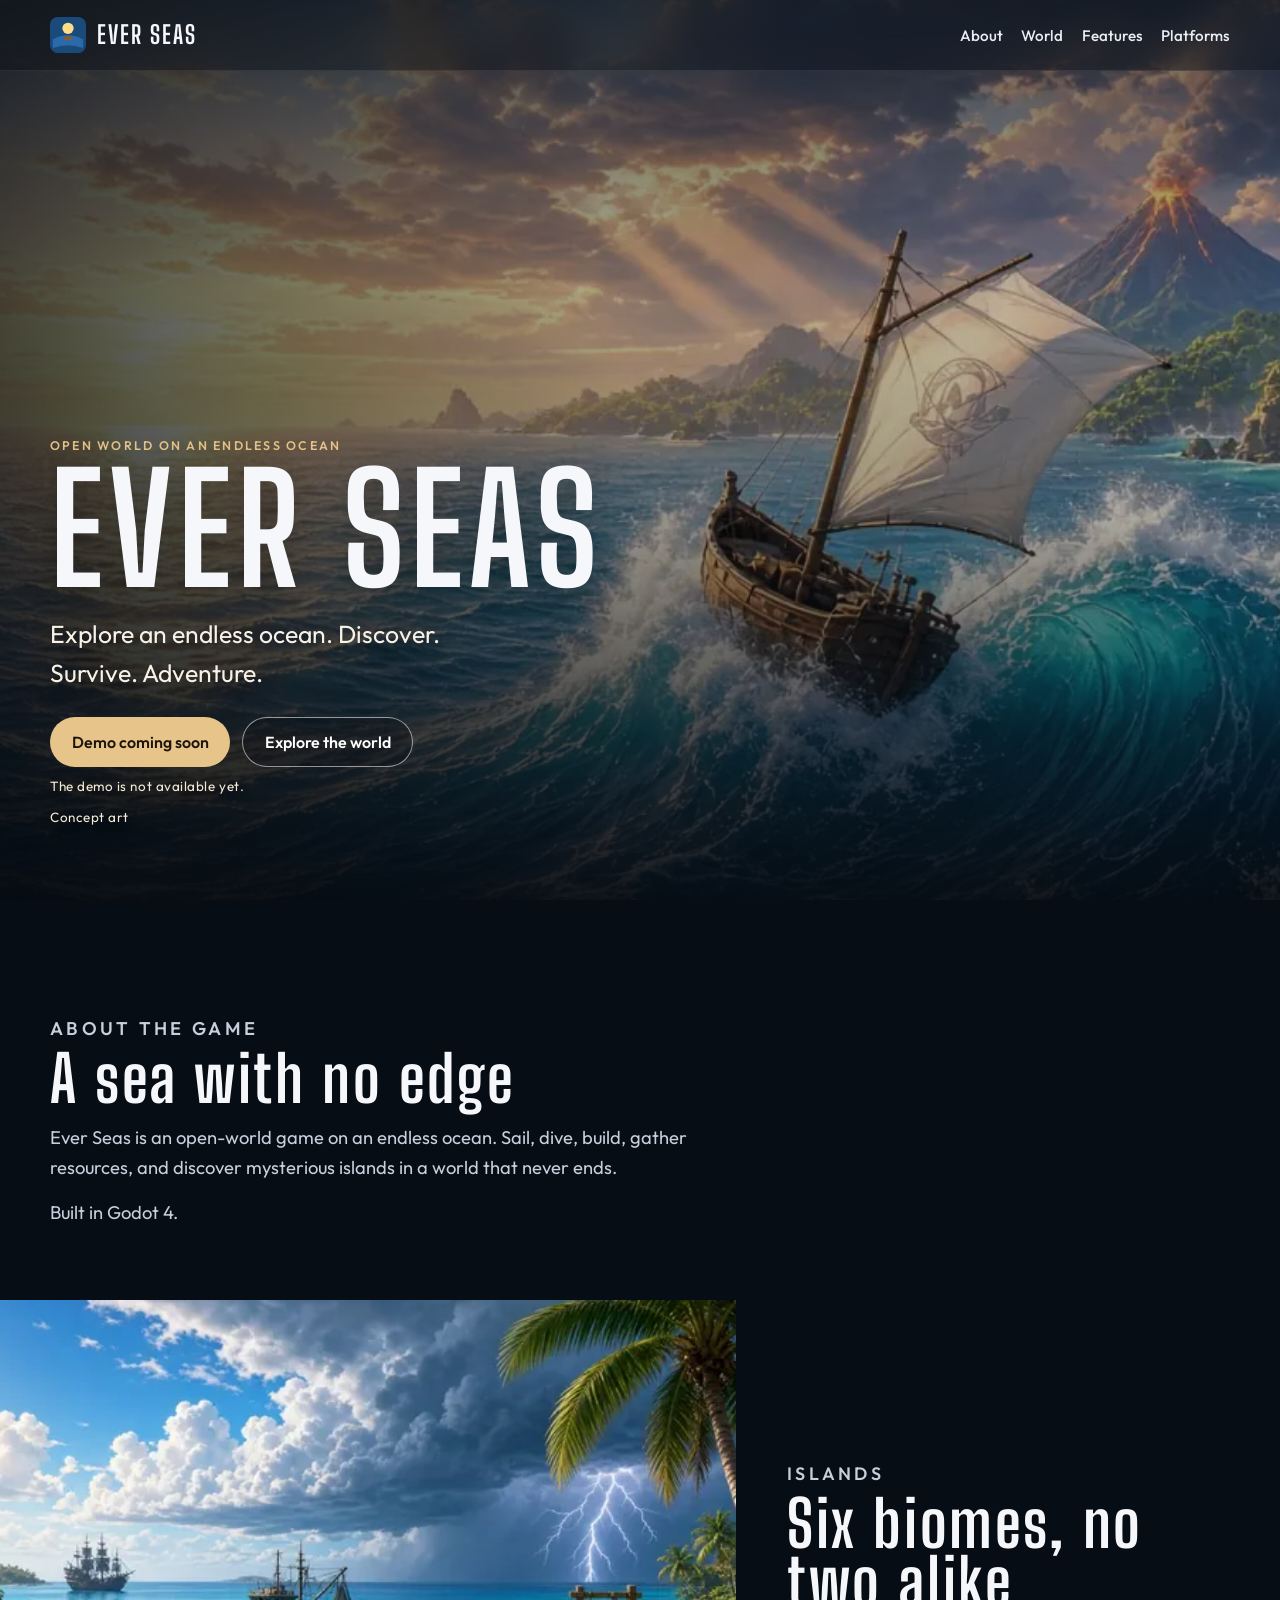
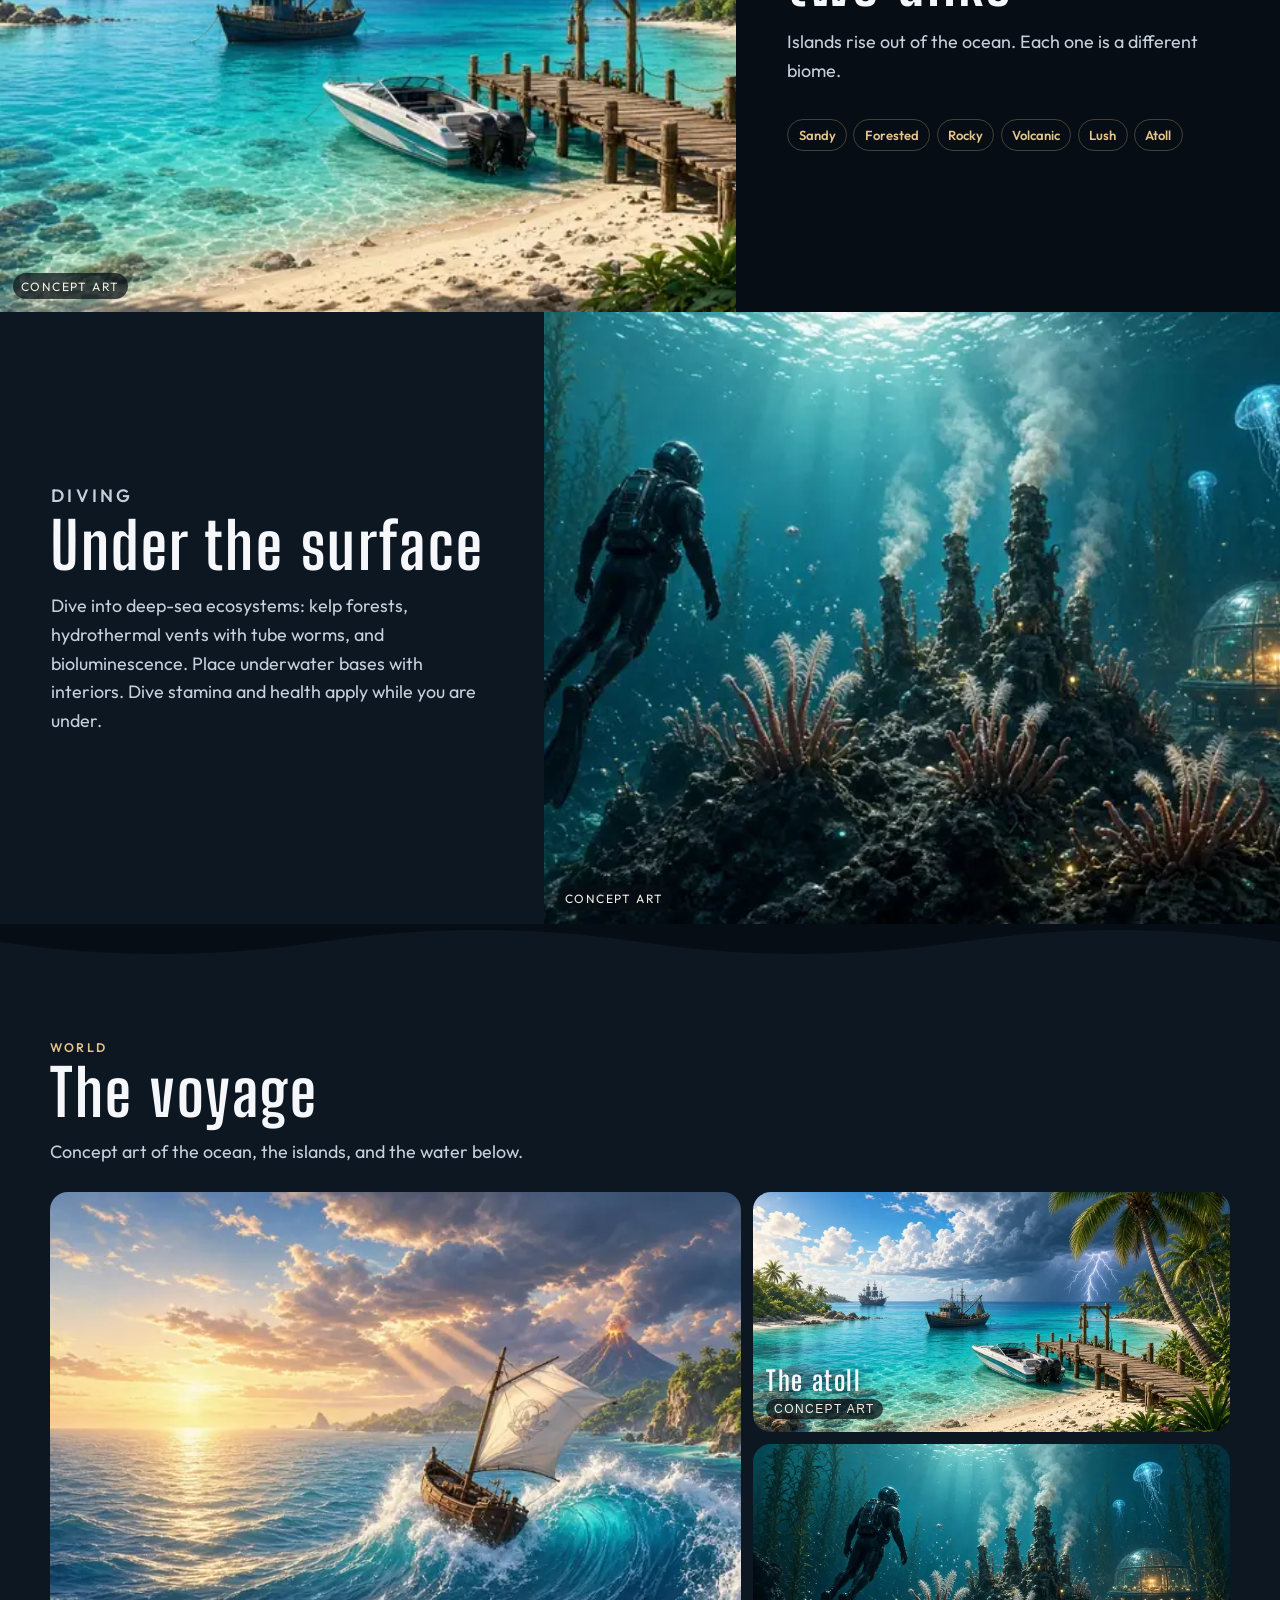
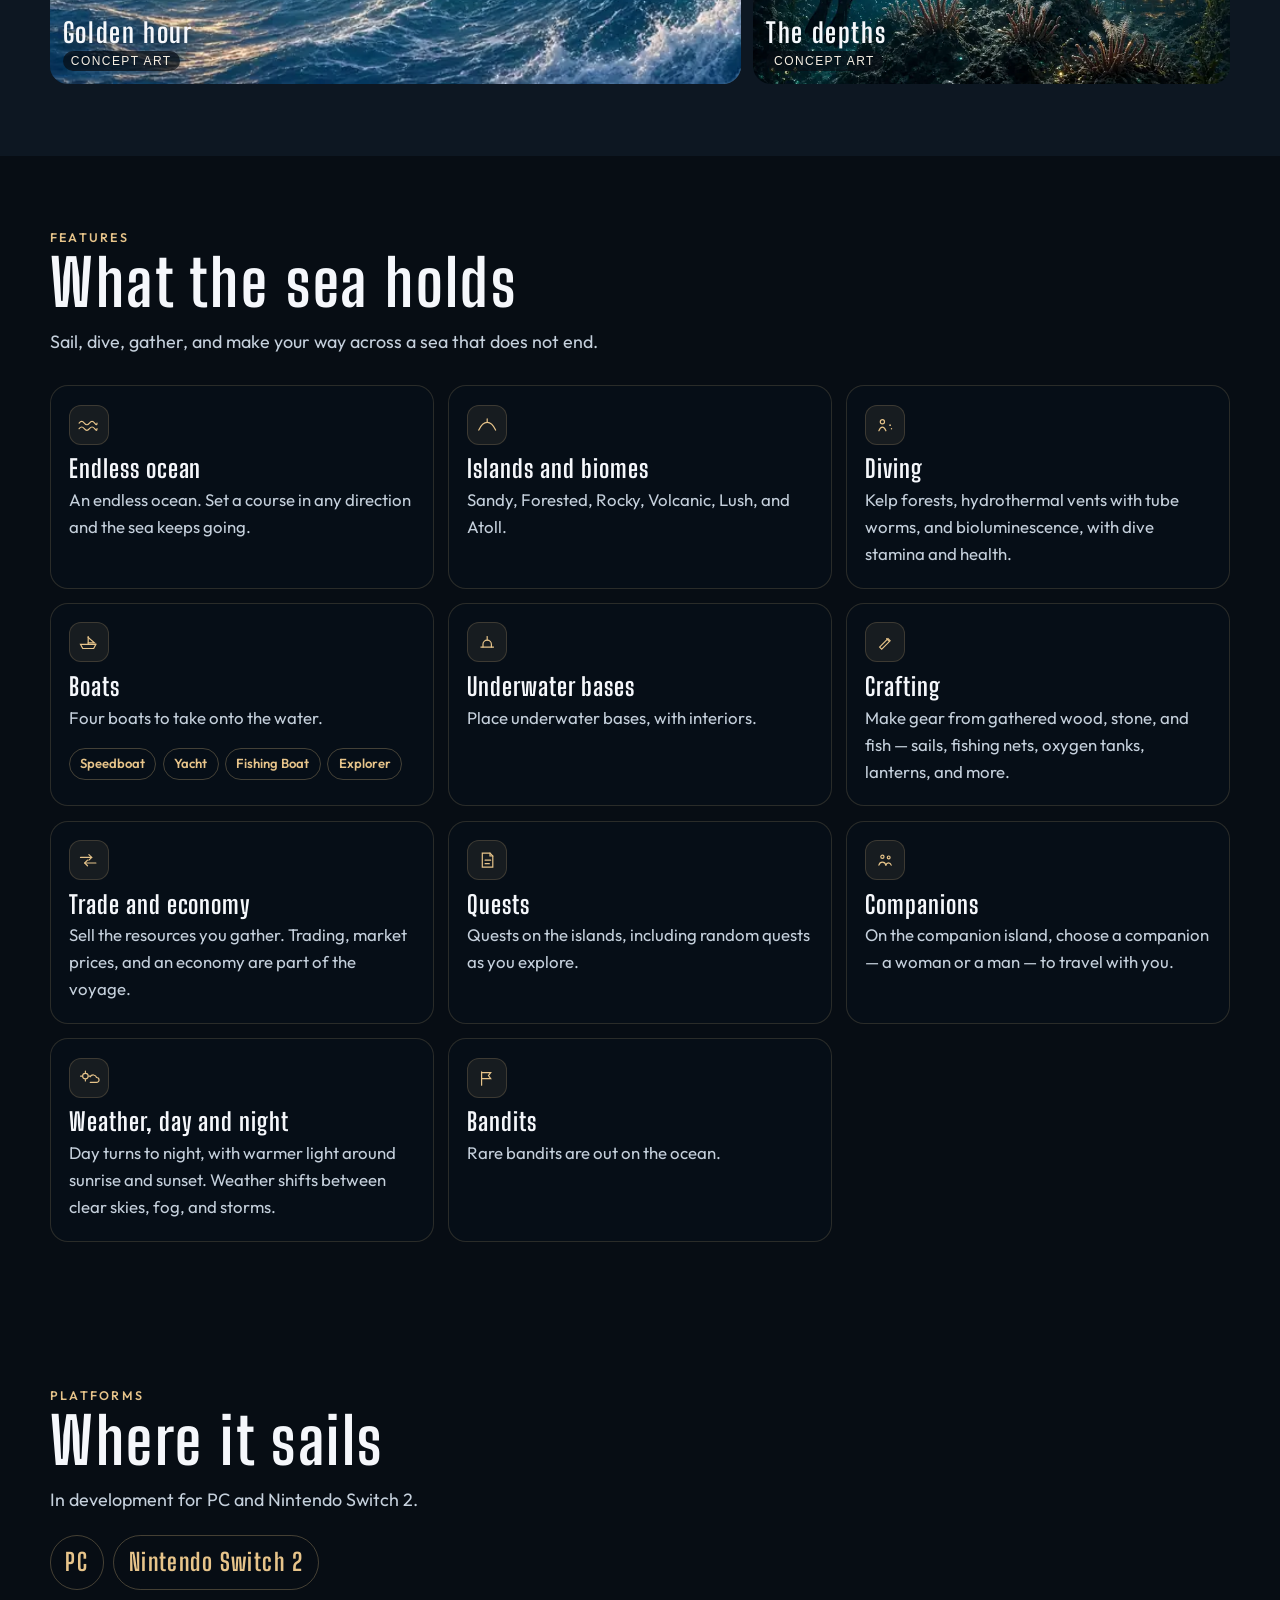
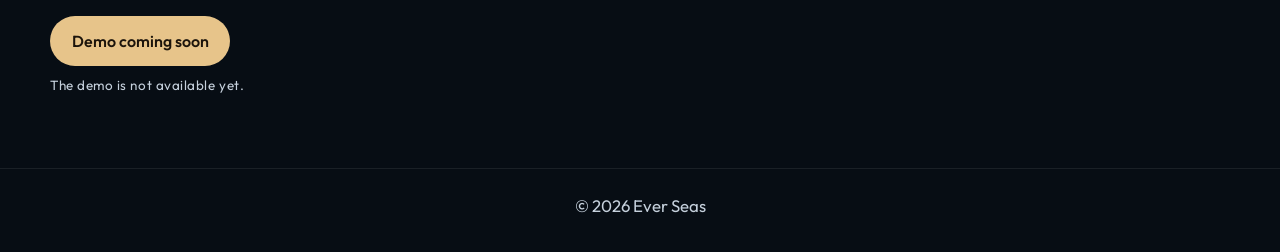
==== commit 579a515b: "Tighten copy and add search metadata Drop the comparison line, procedural wording, and the controls " ====
--- a/site/index.html
+++ b/site/index.html
@@ -3,16 +3,46 @@
 <head>
   <meta charset="utf-8">
   <meta name="viewport" content="width=device-width, initial-scale=1">
-  <title>Ever Seas — Endless ocean adventure</title>
-  <meta name="description" content="Ever Seas is an open-world game inspired by No Man's Sky, focused entirely on an endless ocean. In development for PC and Nintendo Switch 2.">
+  <title>Ever Seas — Endless Ocean Adventure</title>
+  <meta name="description" content="Sail, dive, and build on an endless ocean. Discover islands in a world that never ends. Ever Seas is in development for PC and Nintendo Switch 2.">
+  <meta name="robots" content="index, follow">
   <meta name="theme-color" content="#070d14">
+  <link rel="canonical" href="https://everseas.app/">
+  <link rel="icon" href="favicon.ico" sizes="any">
   <link rel="icon" href="icon.svg" type="image/svg+xml">
-  <link rel="canonical" href="https://everseas.app/">
-  <meta property="og:title" content="EVER SEAS">
-  <meta property="og:description" content="Explore an endless ocean. Discover. Survive. Adventure.">
+  <link rel="icon" href="assets/favicon-32.png" type="image/png" sizes="32x32">
+  <link rel="apple-touch-icon" href="assets/apple-touch-icon.png">
+  <link rel="manifest" href="site.webmanifest">
+  <meta property="og:site_name" content="Ever Seas">
+  <meta property="og:title" content="Ever Seas — Endless Ocean Adventure">
+  <meta property="og:description" content="Sail, dive, and build on an endless ocean. Discover islands in a world that never ends. Ever Seas is in development for PC and Nintendo Switch 2.">
   <meta property="og:type" content="website">
   <meta property="og:url" content="https://everseas.app/">
-  <meta property="og:image" content="https://everseas.app/assets/hero-1280.jpg">
+  <meta property="og:locale" content="en_US">
+  <meta property="og:image" content="https://everseas.app/assets/og-image.jpg">
+  <meta property="og:image:secure_url" content="https://everseas.app/assets/og-image.jpg">
+  <meta property="og:image:type" content="image/jpeg">
+  <meta property="og:image:width" content="1200">
+  <meta property="og:image:height" content="630">
+  <meta property="og:image:alt" content="Concept art of a boat on a wave at golden hour">
+  <meta name="twitter:card" content="summary_large_image">
+  <meta name="twitter:title" content="Ever Seas — Endless Ocean Adventure">
+  <meta name="twitter:description" content="Sail, dive, and build on an endless ocean. Discover islands in a world that never ends. Ever Seas is in development for PC and Nintendo Switch 2.">
+  <meta name="twitter:image" content="https://everseas.app/assets/og-image.jpg">
+  <meta name="twitter:image:alt" content="Concept art of a boat on a wave at golden hour">
+  <script type="application/ld+json">
+  {
+    "@context": "https://schema.org",
+    "@type": "VideoGame",
+    "name": "Ever Seas",
+    "url": "https://everseas.app/",
+    "image": "https://everseas.app/assets/og-image.jpg",
+    "description": "Sail, dive, and build on an endless ocean. Discover islands in a world that never ends. Ever Seas is in development for PC and Nintendo Switch 2.",
+    "genre": ["Adventure", "Open world", "Exploration"],
+    "gamePlatform": ["PC", "Nintendo Switch 2"],
+    "inLanguage": "en"
+  }
+  </script>
   <link rel="preload" as="image" href="assets/hero-1280.webp" imagesrcset="assets/hero-768.webp 768w, assets/hero-1280.webp 1280w, assets/hero-1920.webp 1920w" imagesizes="100vw" type="image/webp" fetchpriority="high">
   <link rel="preload" href="fonts/big-shoulders-display-latin.woff2" as="font" type="font/woff2" crossorigin>
   <link rel="stylesheet" href="styles.css">
@@ -25,13 +55,12 @@
         <img src="icon.svg" width="36" height="36" alt="">
         <span>EVER SEAS</span>
       </a>
-      <button class="nav-toggle" type="button" aria-expanded="false" aria-controls="site-nav">Menu</button>
+      <button class="nav-toggle" type="button" aria-expanded="false">Menu</button>
       <nav id="site-nav" aria-label="Primary">
         <ul class="nav-list">
           <li><a href="#about">About</a></li>
           <li><a href="#world">World</a></li>
           <li><a href="#features">Features</a></li>
-          <li><a href="#controls">Controls</a></li>
           <li><a href="#platforms">Platforms</a></li>
         </ul>
       </nav>
@@ -70,7 +99,7 @@
       <div class="section-inner about-copy reveal">
         <p class="kicker">About the game</p>
         <h2 id="about-title">A sea with no edge</h2>
-        <p class="lede">Ever Seas is an open-world game inspired by No Man's Sky, focused entirely on an endless ocean. Sail, dive, build, gather resources, and discover mysterious islands in a procedurally generated world that never ends.</p>
+        <p class="lede">Ever Seas is an open-world game on an endless ocean. Sail, dive, build, gather resources, and discover mysterious islands in a world that never ends.</p>
         <p class="lede">Built in Godot 4.</p>
       </div>
     </section>
@@ -86,7 +115,7 @@
       <div class="split-copy">
         <p class="kicker">Islands</p>
         <h2>Six biomes, no two alike</h2>
-        <p>Procedurally generated islands rise out of the ocean. Each one is a different biome.</p>
+        <p>Islands rise out of the ocean. Each one is a different biome.</p>
         <ul class="chips" aria-label="Island biomes">
           <li>Sandy</li>
           <li>Forested</li>
@@ -128,26 +157,26 @@
           <button class="shot" type="button" data-lightbox data-full="assets/hero-1280.webp" data-fallback="assets/hero-1280.jpg" data-label="Concept art of a boat on a wave at golden hour">
             <picture>
               <source type="image/webp" srcset="assets/hero-768.webp">
-              <img src="assets/hero-768.jpg" alt="" width="768" height="432" loading="lazy" decoding="async">
+              <img src="assets/hero-768.jpg" alt="Concept art of a boat on a wave at golden hour" width="768" height="432" loading="lazy" decoding="async">
             </picture>
-            <span class="shot-title">Golden hour</span>
-            <span class="shot-note">Concept art</span>
+            <span class="shot-title" aria-hidden="true">Golden hour</span>
+            <span class="shot-note" aria-hidden="true">Concept art</span>
           </button>
           <button class="shot" type="button" data-lightbox data-full="assets/island-1280.webp" data-fallback="assets/island-1280.jpg" data-label="Concept art of an atoll with boats and a storm">
             <picture>
               <source type="image/webp" srcset="assets/island-768.webp">
-              <img src="assets/island-768.jpg" alt="" width="768" height="432" loading="lazy" decoding="async">
+              <img src="assets/island-768.jpg" alt="Concept art of an atoll with boats and a storm" width="768" height="432" loading="lazy" decoding="async">
             </picture>
-            <span class="shot-title">The atoll</span>
-            <span class="shot-note">Concept art</span>
+            <span class="shot-title" aria-hidden="true">The atoll</span>
+            <span class="shot-note" aria-hidden="true">Concept art</span>
           </button>
           <button class="shot" type="button" data-lightbox data-full="assets/underwater-1280.webp" data-fallback="assets/underwater-1280.jpg" data-label="Concept art of a diver at hydrothermal vents beside an underwater base">
             <picture>
               <source type="image/webp" srcset="assets/underwater-768.webp">
-              <img src="assets/underwater-768.jpg" alt="" width="768" height="432" loading="lazy" decoding="async">
+              <img src="assets/underwater-768.jpg" alt="Concept art of a diver at hydrothermal vents beside an underwater base" width="768" height="432" loading="lazy" decoding="async">
             </picture>
-            <span class="shot-title">The depths</span>
-            <span class="shot-note">Concept art</span>
+            <span class="shot-title" aria-hidden="true">The depths</span>
+            <span class="shot-note" aria-hidden="true">Concept art</span>
           </button>
         </div>
       </div>
@@ -162,7 +191,7 @@
           <li class="card">
             <span class="feature-icon" aria-hidden="true"><svg viewBox="0 0 32 32" fill="none" stroke="currentColor" stroke-width="1.7" stroke-linecap="round"><path d="M3 13c2.6-3.2 4.8-3.2 7.4 0s4.8 3.2 7.4 0 4.8-3.2 7.4 0 3.2 3.2 3.4 0"/><path d="M3 21c2.6-3.2 4.8-3.2 7.4 0s4.8 3.2 7.4 0 4.8-3.2 7.4 0 3.2 3.2 3.4 0"/></svg></span>
             <h3>Endless ocean</h3>
-            <p>An infinite, procedurally generated ocean. Set a course in any direction and the sea keeps going.</p>
+            <p>An endless ocean. Set a course in any direction and the sea keeps going.</p>
           </li>
           <li class="card">
             <span class="feature-icon" aria-hidden="true"><svg viewBox="0 0 32 32" fill="none" stroke="currentColor" stroke-width="1.7" stroke-linecap="round"><path d="M4 23c3.2-7 7-11 12-11s8.8 4 12 11"/><path d="M16 12V7"/></svg></span>
@@ -224,65 +253,6 @@
       </div>
     </section>
 
-    <div class="wave-rule on-panel" aria-hidden="true">
-      <svg viewBox="0 0 2880 42" preserveAspectRatio="none">
-        <path fill="currentColor" d="M0 22c120-16 240-16 360 0s240 16 360 0 240-16 360 0 240 16 360 0 240-16 360 0 240 16 360 0 240-16 360 0v20H0z"/>
-      </svg>
-    </div>
-
-    <section class="section panel" id="controls" aria-labelledby="controls-title">
-      <div class="section-inner reveal">
-        <p class="kicker">Controls</p>
-        <h2 id="controls-title">Controls</h2>
-        <p class="lede">Keyboard controls for steering, diving, crafting, and the rest of a voyage.</p>
-        <div class="pad">
-          <div class="pad-shoulders">
-            <div class="shoulder"><kbd>Space</kbd><span>Dive mode, up</span></div>
-            <div class="shoulder"><kbd>Ctrl</kbd><span>Dive mode, down</span></div>
-          </div>
-          <div class="pad-body">
-            <div class="cluster">
-              <div class="dpad" aria-label="Steer or swim">
-                <kbd>W</kbd>
-                <div class="dpad-mid"><kbd>A</kbd><kbd>S</kbd><kbd>D</kbd></div>
-              </div>
-              <p>Steer / swim</p>
-            </div>
-            <div class="cluster">
-              <div class="face" aria-label="Actions">
-                <kbd>Q</kbd>
-                <div class="face-mid"><kbd>E</kbd><kbd>C</kbd></div>
-                <kbd>V</kbd>
-              </div>
-              <p>Q attack · E dive / surface · C craft · V sell</p>
-            </div>
-          </div>
-          <div class="pad-extra">
-            <div class="extra-item">
-              <div class="keys"><kbd>1</kbd><kbd>2</kbd><kbd>3</kbd></div>
-              <span>Upgrade skills</span>
-            </div>
-            <div class="extra-item">
-              <div class="keys"><kbd>B</kbd></div>
-              <span>Place underwater base</span>
-            </div>
-            <div class="extra-item">
-              <div class="keys"><kbd>R</kbd></div>
-              <span>Upgrade weapon</span>
-            </div>
-            <div class="extra-item">
-              <div class="keys"><kbd>F</kbd><kbd>M</kbd></div>
-              <span>Companion, woman / man</span>
-            </div>
-          </div>
-          <div class="pad-shoulders pad-save">
-            <div class="shoulder"><kbd>F5</kbd><span>Save</span></div>
-            <div class="shoulder"><kbd>F9</kbd><span>Load</span></div>
-          </div>
-        </div>
-      </div>
-    </section>
-
     <section class="section closing" id="platforms" aria-labelledby="platforms-title">
       <div class="section-inner reveal">
         <p class="kicker">Platforms</p>
--- a/site/styles.css
+++ b/site/styles.css
@@ -509,107 +509,6 @@
   color: var(--muted);
 }
 
-.pad {
-  margin-top: 1.8rem;
-  padding: 1.3rem 1.2rem 1.5rem;
-  border-radius: 46px;
-  background:
-    radial-gradient(ellipse at 50% 0%, rgba(36, 74, 102, 0.45), transparent 55%),
-    linear-gradient(180deg, #152838, #0b1520);
-  border: 1px solid rgba(231, 196, 138, 0.22);
-  box-shadow: inset 0 0 0 8px rgba(255, 255, 255, 0.03), 0 24px 60px rgba(0, 0, 0, 0.35);
-}
-
-.pad-shoulders,
-.pad-body,
-.pad-extra {
-  display: grid;
-  gap: 0.8rem;
-}
-
-.pad-save {
-  margin-top: 0.8rem;
-}
-
-.pad-shoulders,
-.pad-body {
-  grid-template-columns: 1fr 1fr;
-}
-
-.pad-body {
-  margin-top: 1rem;
-  align-items: center;
-}
-
-.cluster {
-  display: grid;
-  justify-items: center;
-  gap: 0.35rem;
-  padding: 0.8rem;
-  border-radius: 28px;
-  background: rgba(5, 10, 16, 0.35);
-}
-
-.cluster p,
-.extra-item span {
-  margin: 0.25rem 0 0;
-  color: var(--muted);
-  font-size: 0.86rem;
-  text-align: center;
-}
-
-.dpad,
-.face {
-  display: grid;
-  gap: 0.35rem;
-  justify-items: center;
-}
-
-.dpad-mid,
-.face-mid,
-.keys {
-  display: flex;
-  gap: 0.35rem;
-  justify-content: center;
-}
-
-kbd {
-  display: inline-grid;
-  place-items: center;
-  min-width: 2.4rem;
-  min-height: 2.4rem;
-  padding: 0.2rem 0.45rem;
-  border-radius: 10px;
-  border: 1px solid rgba(231, 196, 138, 0.5);
-  border-bottom-width: 3px;
-  background: #101a24;
-  color: var(--gold);
-  font-family: Outfit, sans-serif;
-  font-size: 0.92rem;
-  font-weight: 560;
-}
-
-.shoulder {
-  display: flex;
-  align-items: center;
-  justify-content: center;
-  gap: 0.55rem;
-  min-height: 3.2rem;
-  padding: 0.4rem 0.7rem;
-  border-radius: 16px 16px 10px 10px;
-  background: rgba(5, 10, 16, 0.45);
-  color: var(--ink);
-}
-
-.pad-extra {
-  grid-template-columns: repeat(4, minmax(0, 1fr));
-  margin-top: 1rem;
-}
-
-.extra-item {
-  text-align: center;
-}
-
 .badges {
   display: flex;
   flex-wrap: wrap;
@@ -644,6 +543,37 @@
 
 .site-footer p {
   margin: 0;
+}
+
+.missing {
+  min-height: 100vh;
+  min-height: 100dvh;
+  display: grid;
+  align-content: center;
+  justify-items: center;
+  text-align: center;
+  padding: 4rem 1.25rem;
+  gap: 0.35rem;
+}
+
+.missing img {
+  width: 72px;
+  height: 72px;
+  border-radius: 16px;
+  margin-bottom: 0.6rem;
+}
+
+.missing h1 {
+  font-size: clamp(3.2rem, 8vw, 6rem);
+}
+
+.missing p {
+  max-width: 28rem;
+  color: var(--muted);
+}
+
+.missing .btn {
+  margin-top: 1.2rem;
 }
 
 dialog {
@@ -712,10 +642,7 @@
 }
 
 @media (max-width: 900px) {
-  .card-grid,
-  .pad-extra,
-  .pad-body,
-  .pad-shoulders {
+  .card-grid {
     grid-template-columns: 1fr;
   }
 
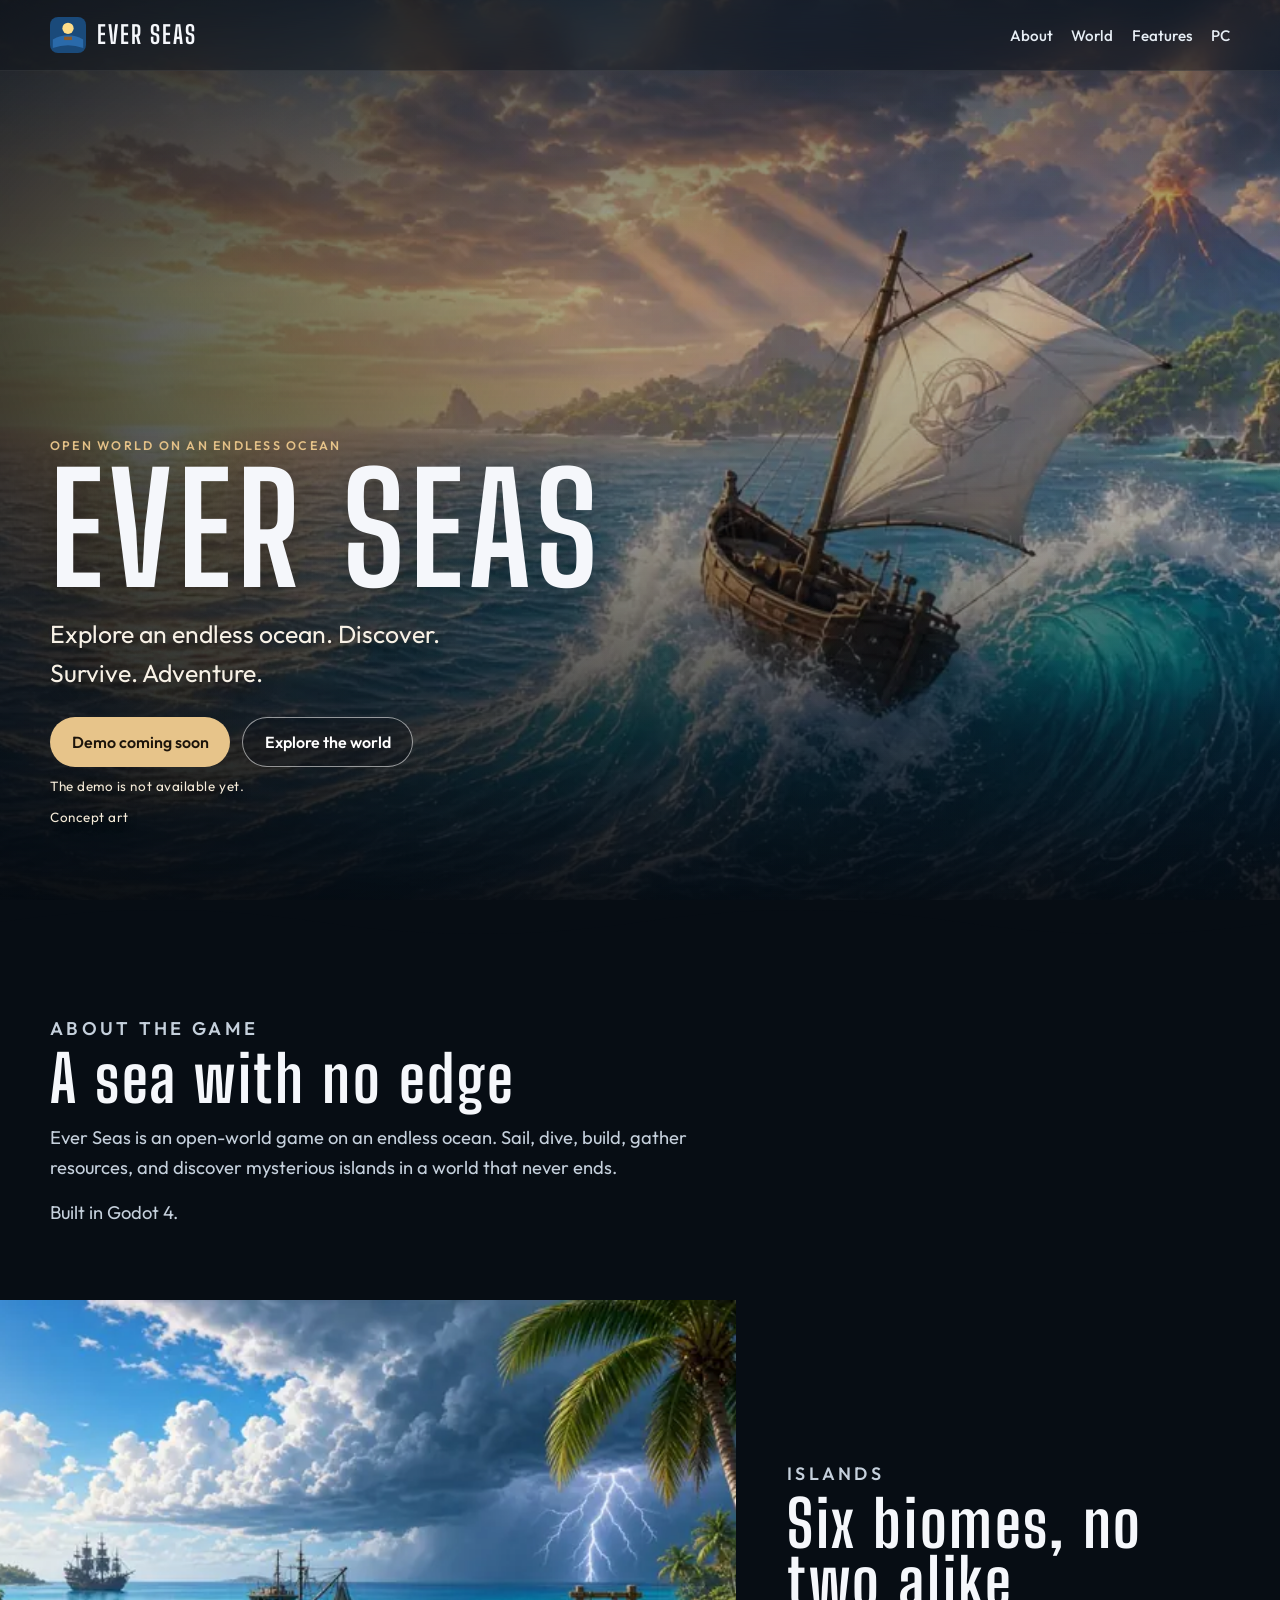
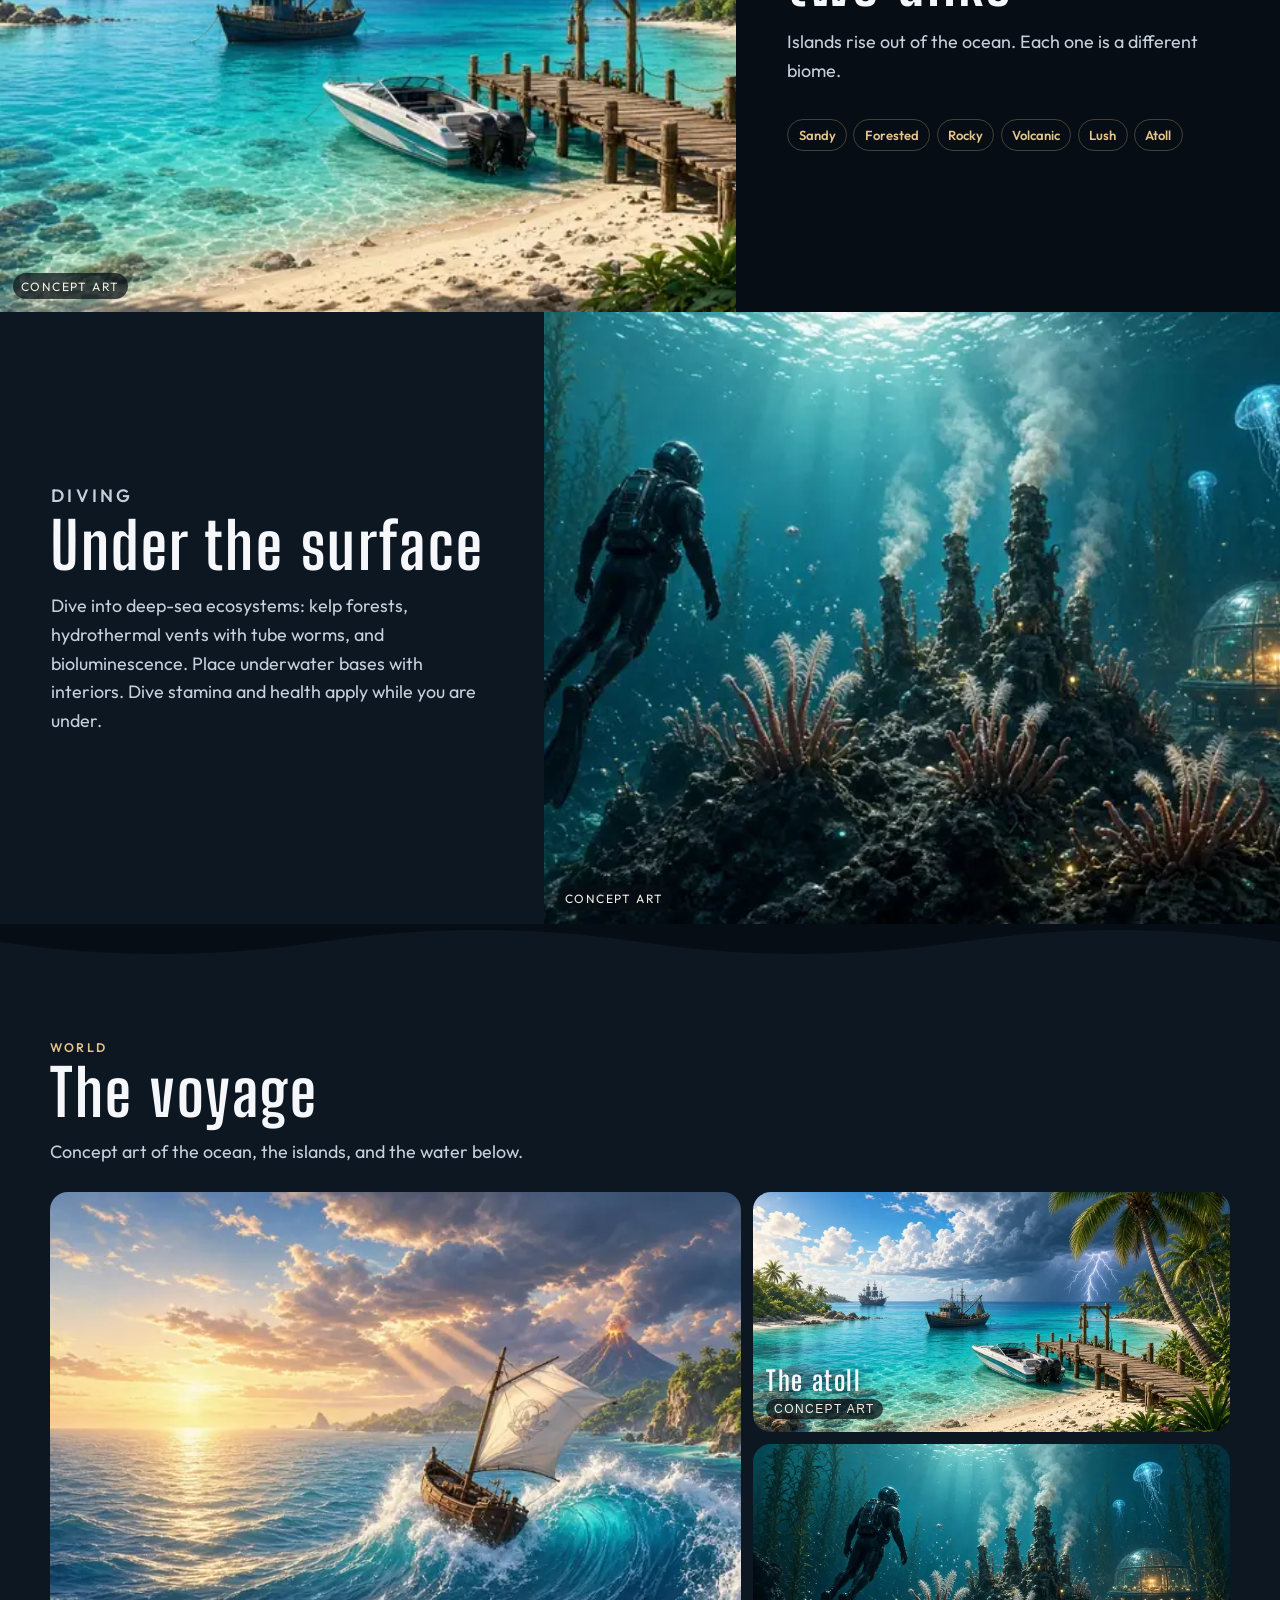
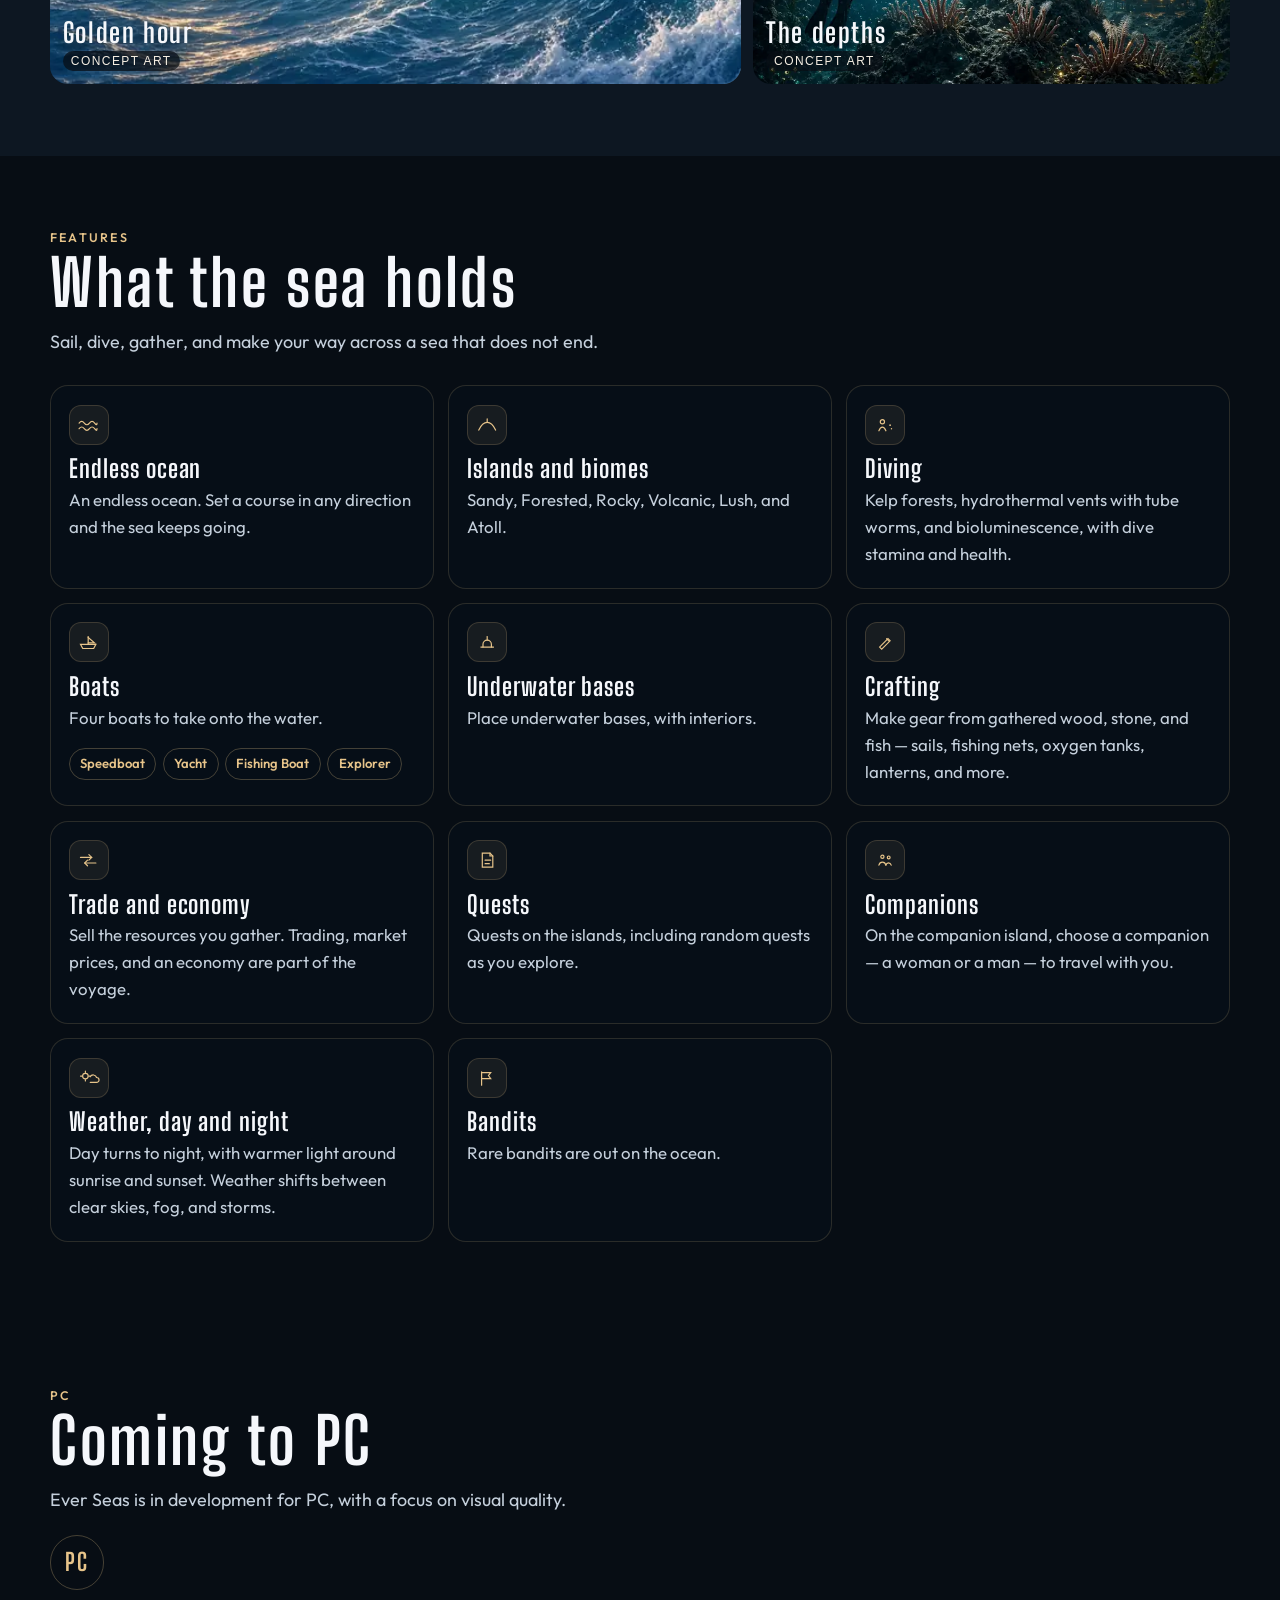
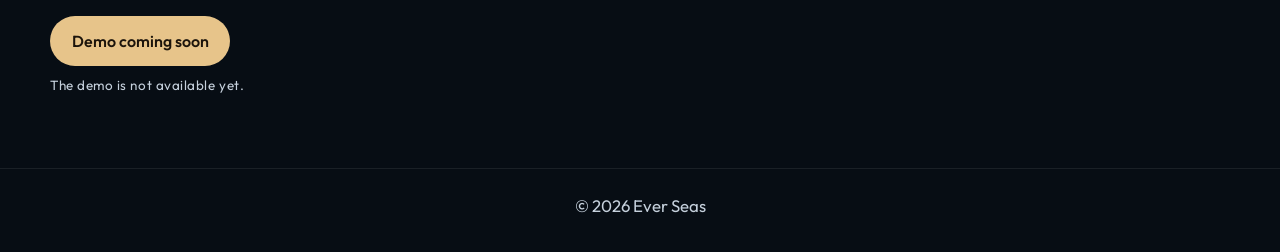
==== commit 57b5c6d1: "Present Ever Seas as a PC-only game Remove Nintendo Switch 2 and multi-platform wording from the pre" ====
--- a/site/index.html
+++ b/site/index.html
@@ -4,7 +4,7 @@
   <meta charset="utf-8">
   <meta name="viewport" content="width=device-width, initial-scale=1">
   <title>Ever Seas — Endless Ocean Adventure</title>
-  <meta name="description" content="Sail, dive, and build on an endless ocean. Discover islands in a world that never ends. Ever Seas is in development for PC and Nintendo Switch 2.">
+  <meta name="description" content="Sail, dive, and build on an endless ocean. Discover islands in a world that never ends. Coming to PC.">
   <meta name="robots" content="index, follow">
   <meta name="theme-color" content="#070d14">
   <link rel="canonical" href="https://everseas.app/">
@@ -15,7 +15,7 @@
   <link rel="manifest" href="site.webmanifest">
   <meta property="og:site_name" content="Ever Seas">
   <meta property="og:title" content="Ever Seas — Endless Ocean Adventure">
-  <meta property="og:description" content="Sail, dive, and build on an endless ocean. Discover islands in a world that never ends. Ever Seas is in development for PC and Nintendo Switch 2.">
+  <meta property="og:description" content="Sail, dive, and build on an endless ocean. Discover islands in a world that never ends. Coming to PC.">
   <meta property="og:type" content="website">
   <meta property="og:url" content="https://everseas.app/">
   <meta property="og:locale" content="en_US">
@@ -27,7 +27,7 @@
   <meta property="og:image:alt" content="Concept art of a boat on a wave at golden hour">
   <meta name="twitter:card" content="summary_large_image">
   <meta name="twitter:title" content="Ever Seas — Endless Ocean Adventure">
-  <meta name="twitter:description" content="Sail, dive, and build on an endless ocean. Discover islands in a world that never ends. Ever Seas is in development for PC and Nintendo Switch 2.">
+  <meta name="twitter:description" content="Sail, dive, and build on an endless ocean. Discover islands in a world that never ends. Coming to PC.">
   <meta name="twitter:image" content="https://everseas.app/assets/og-image.jpg">
   <meta name="twitter:image:alt" content="Concept art of a boat on a wave at golden hour">
   <script type="application/ld+json">
@@ -37,9 +37,9 @@
     "name": "Ever Seas",
     "url": "https://everseas.app/",
     "image": "https://everseas.app/assets/og-image.jpg",
-    "description": "Sail, dive, and build on an endless ocean. Discover islands in a world that never ends. Ever Seas is in development for PC and Nintendo Switch 2.",
+    "description": "Sail, dive, and build on an endless ocean. Discover islands in a world that never ends. Coming to PC.",
     "genre": ["Adventure", "Open world", "Exploration"],
-    "gamePlatform": ["PC", "Nintendo Switch 2"],
+    "gamePlatform": ["PC"],
     "inLanguage": "en"
   }
   </script>
@@ -61,7 +61,7 @@
           <li><a href="#about">About</a></li>
           <li><a href="#world">World</a></li>
           <li><a href="#features">Features</a></li>
-          <li><a href="#platforms">Platforms</a></li>
+          <li><a href="#pc">PC</a></li>
         </ul>
       </nav>
     </div>
@@ -253,14 +253,13 @@
       </div>
     </section>
 
-    <section class="section closing" id="platforms" aria-labelledby="platforms-title">
+    <section class="section closing" id="pc" aria-labelledby="pc-title">
       <div class="section-inner reveal">
-        <p class="kicker">Platforms</p>
-        <h2 id="platforms-title">Where it sails</h2>
-        <p class="lede">In development for PC and Nintendo Switch 2.</p>
+        <p class="kicker">PC</p>
+        <h2 id="pc-title">Coming to PC</h2>
+        <p class="lede">Ever Seas is in development for PC, with a focus on visual quality.</p>
         <ul class="badges">
           <li class="badge">PC</li>
-          <li class="badge">Nintendo Switch 2</li>
         </ul>
         <div class="cta-row">
           <button type="button" class="btn btn-primary" disabled aria-describedby="demo-note">Demo coming soon</button>
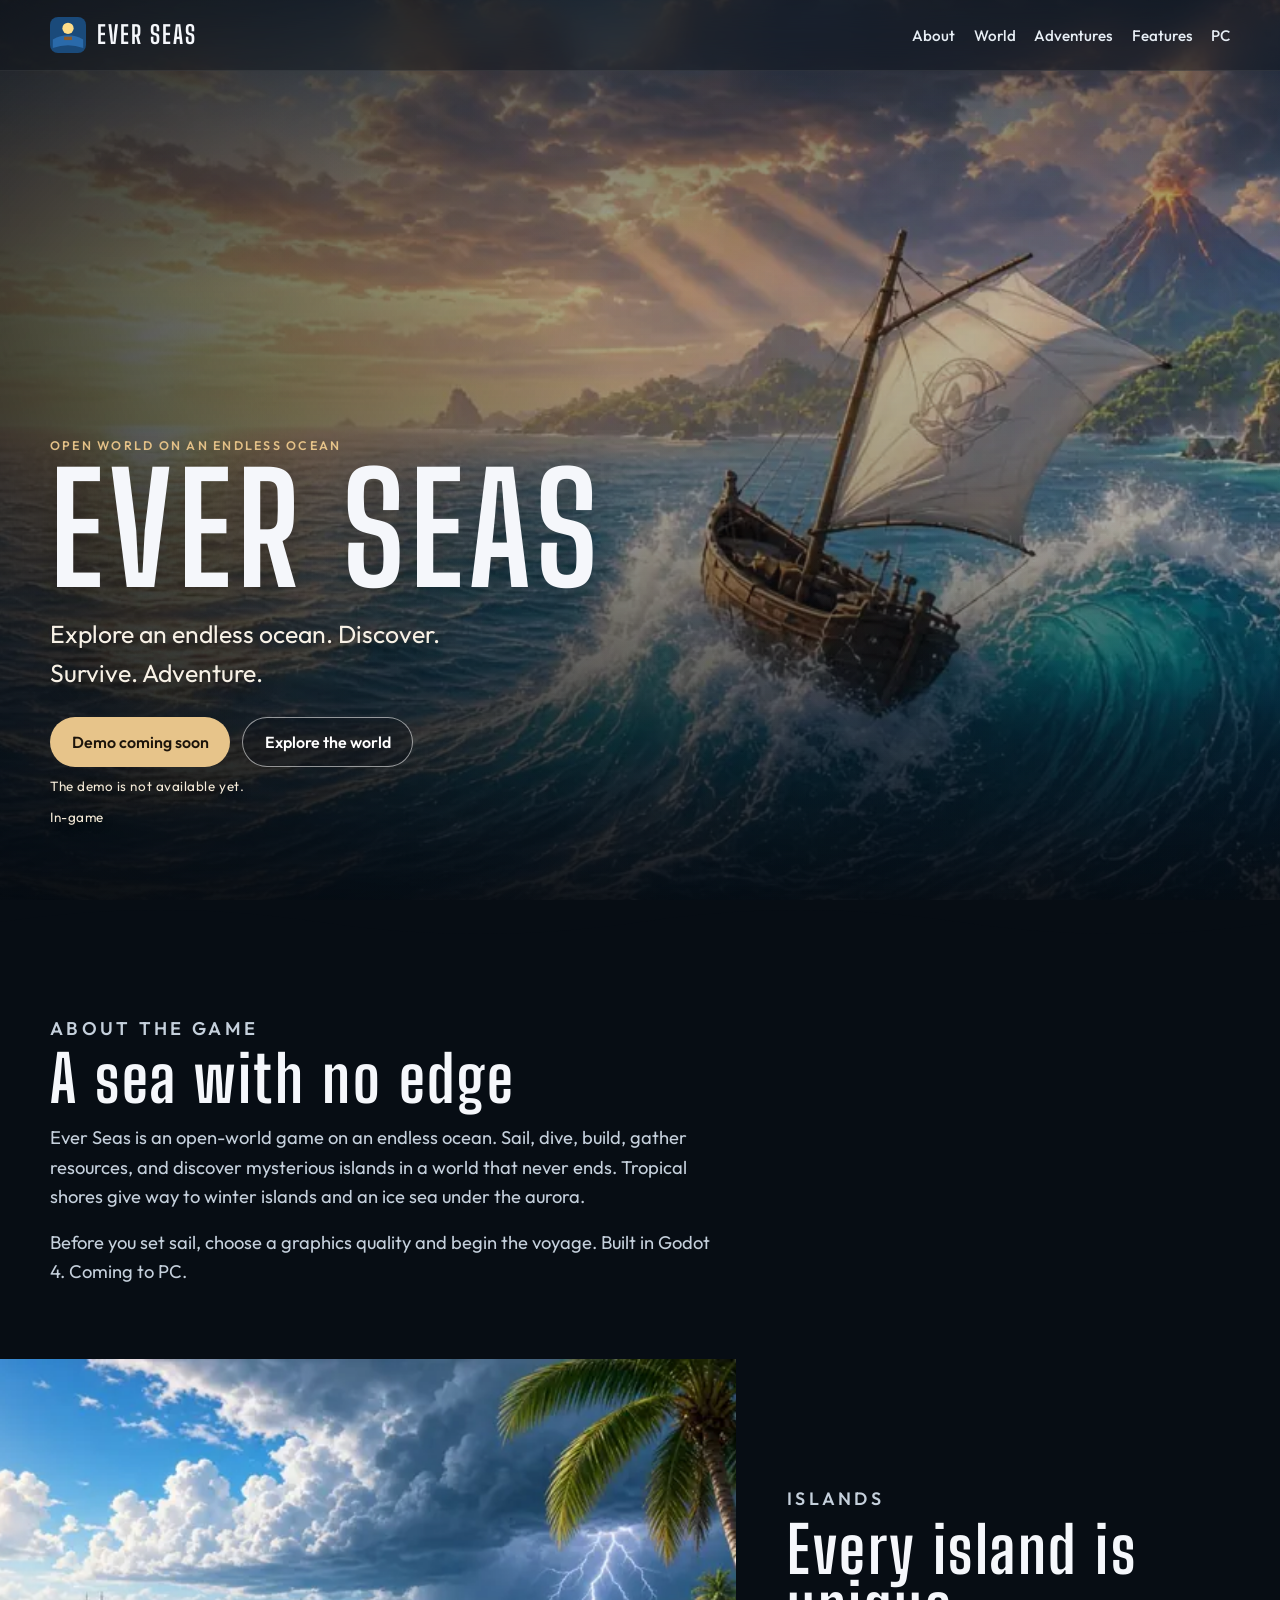
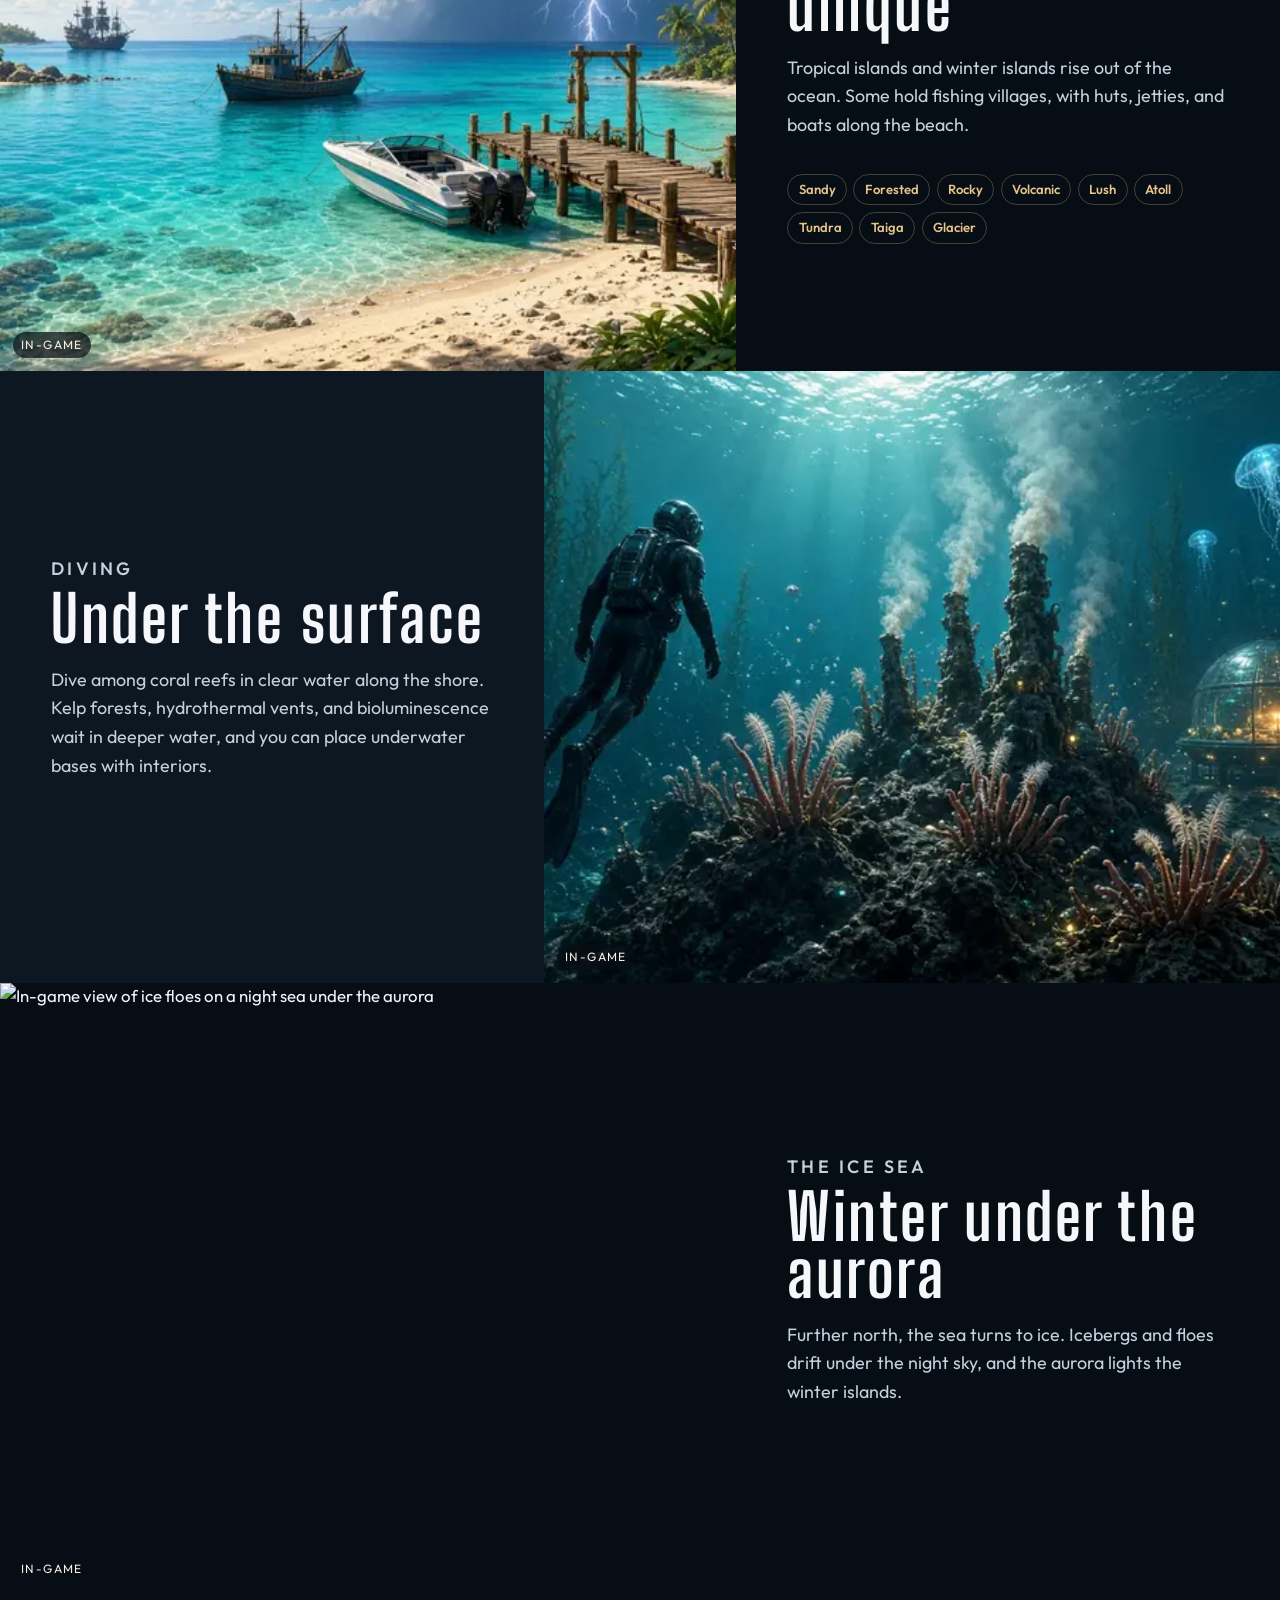
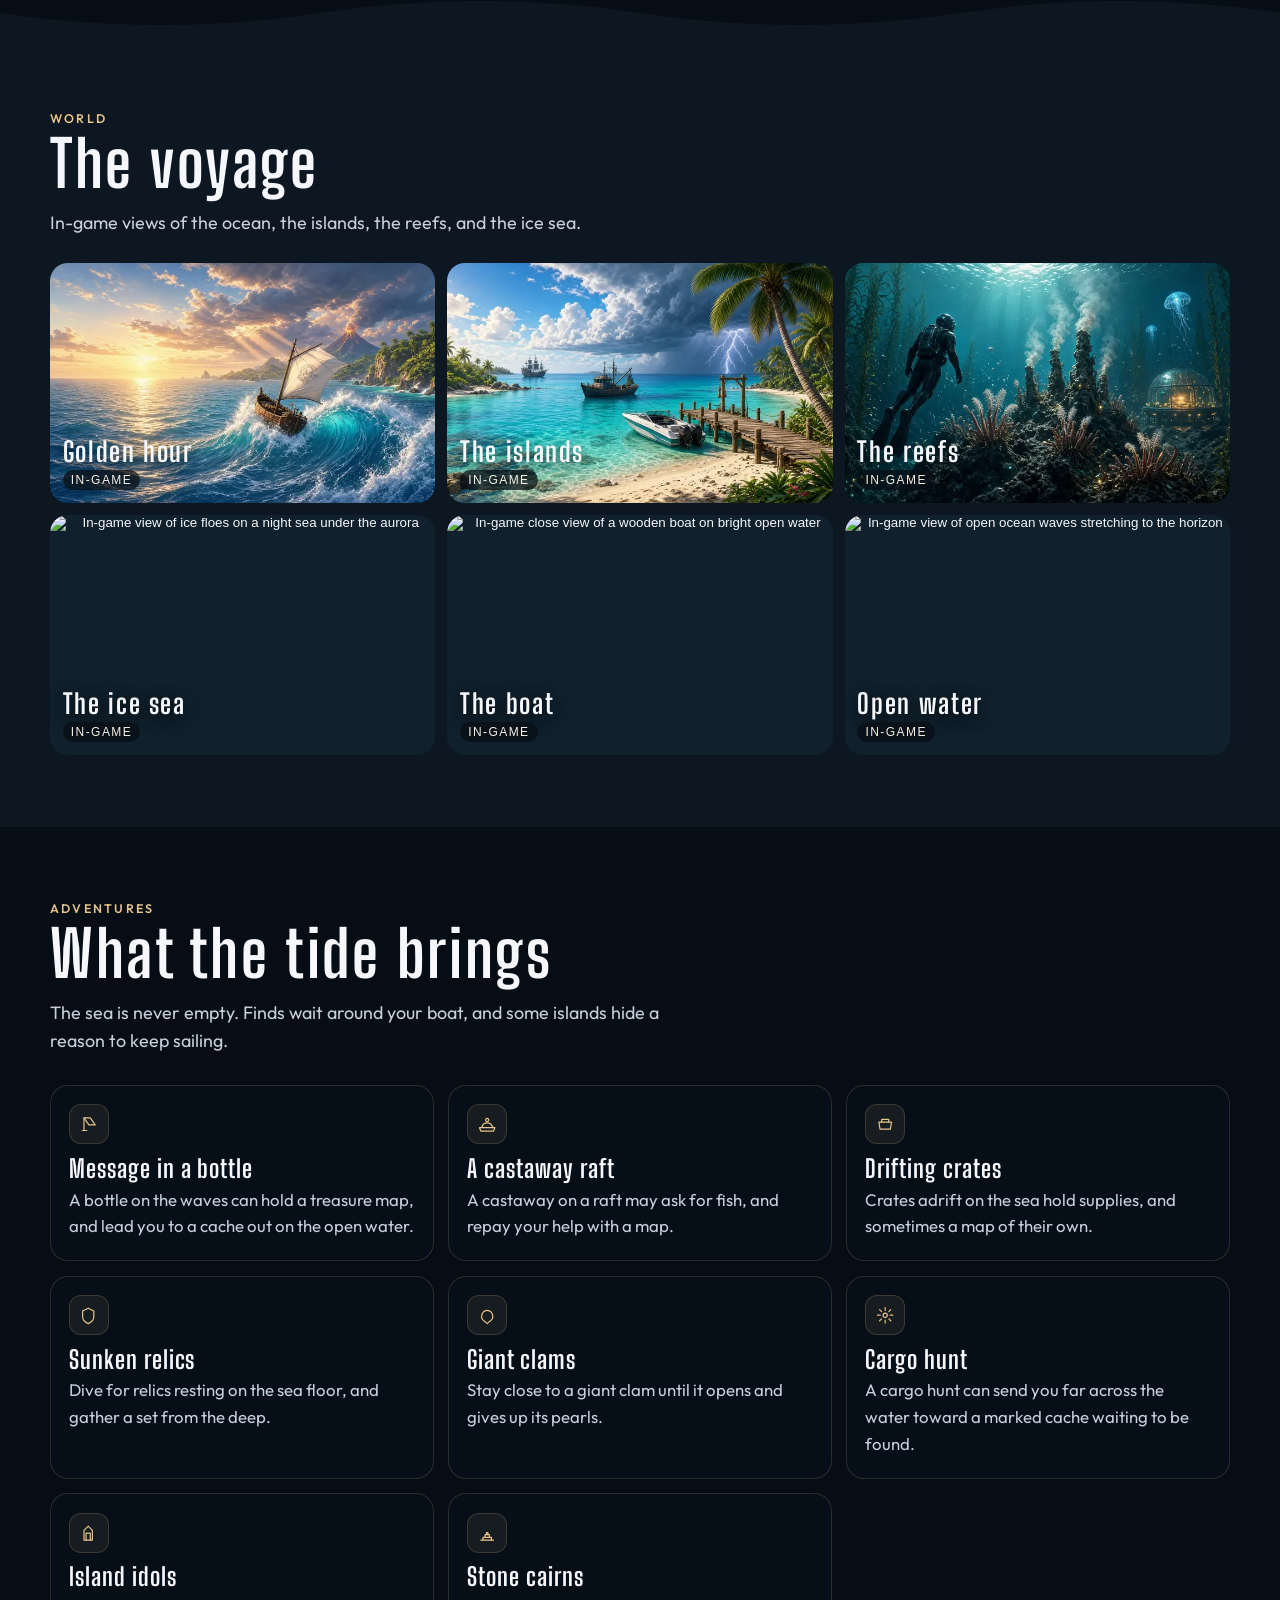
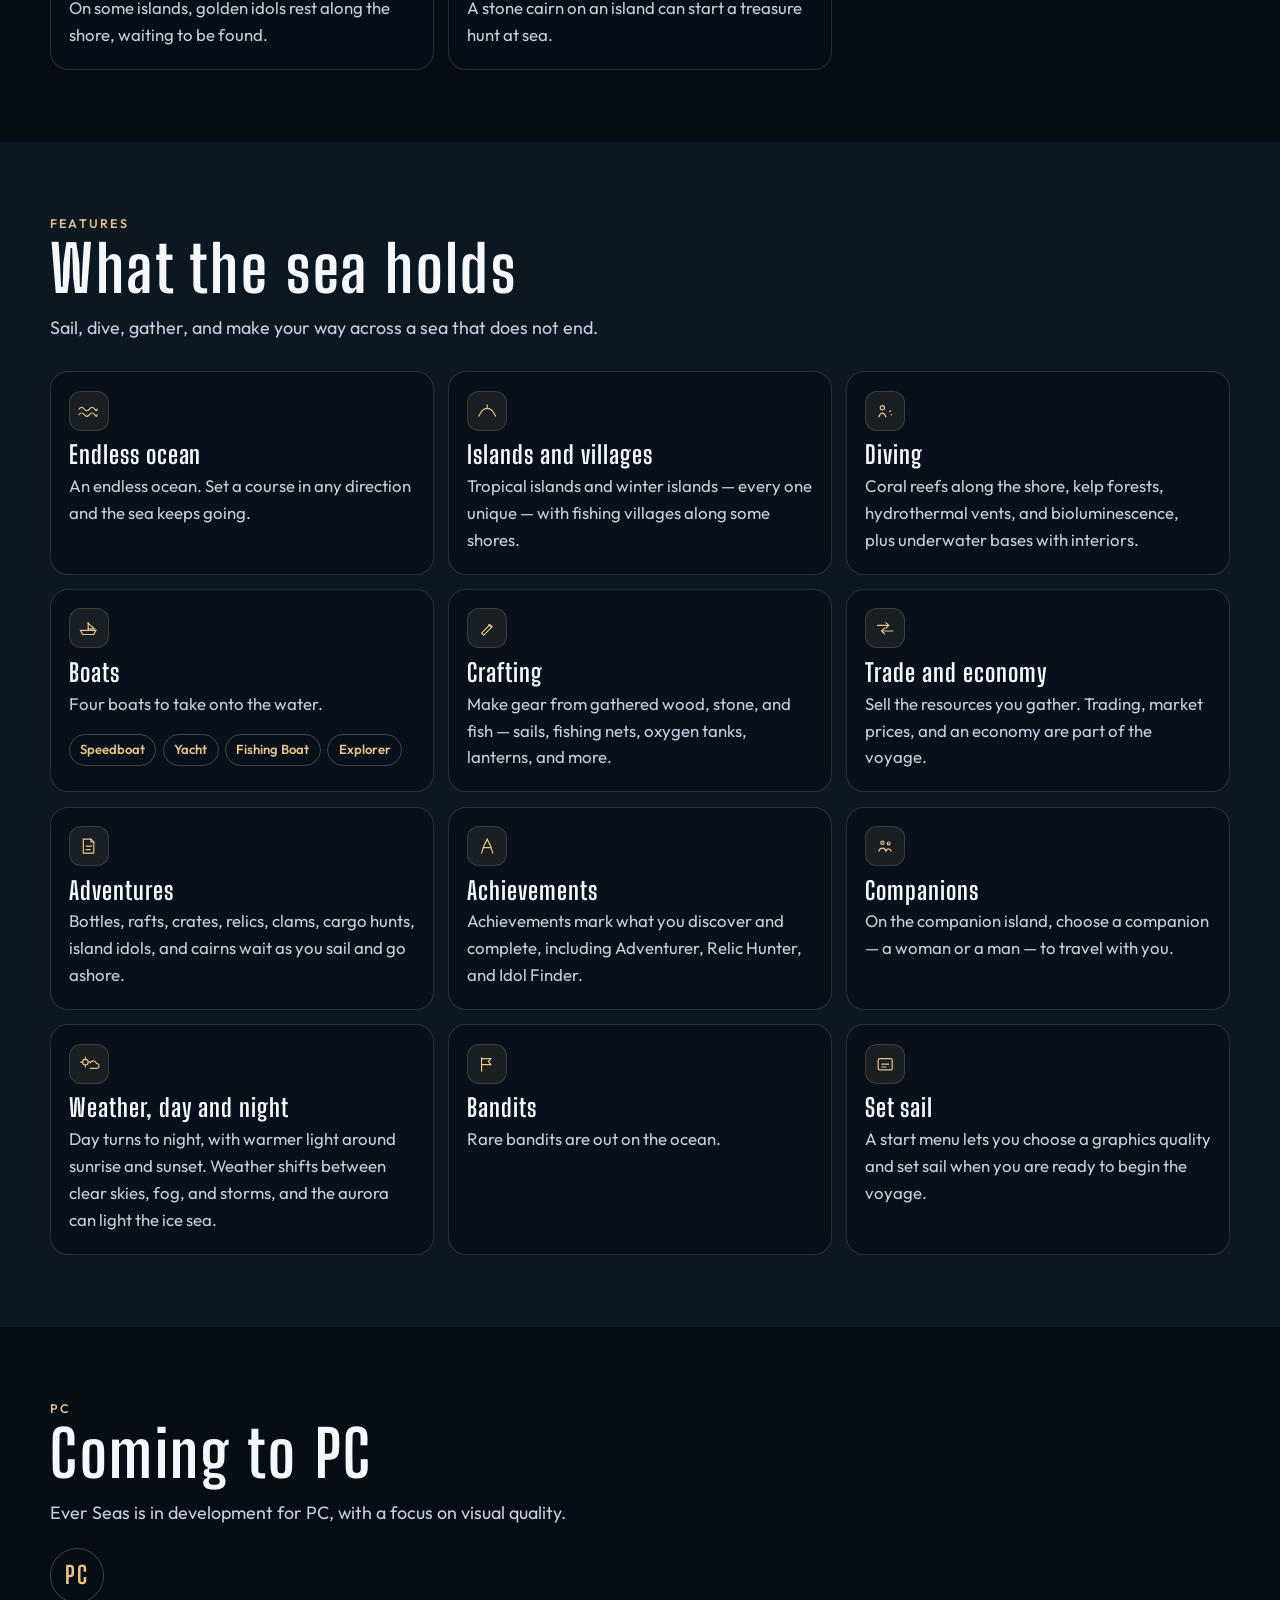
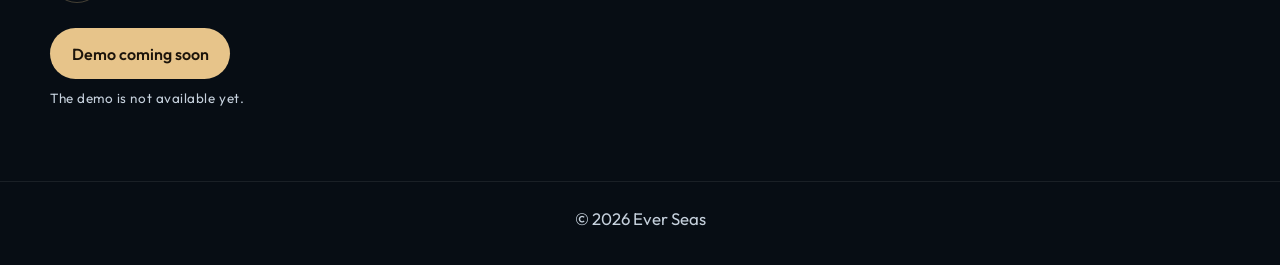
==== commit a3a0164f: "Update site copy and layout for in-game screenshots and current features" ====
--- a/site/index.html
+++ b/site/index.html
@@ -4,7 +4,7 @@
   <meta charset="utf-8">
   <meta name="viewport" content="width=device-width, initial-scale=1">
   <title>Ever Seas — Endless Ocean Adventure</title>
-  <meta name="description" content="Sail, dive, and build on an endless ocean. Discover islands in a world that never ends. Coming to PC.">
+  <meta name="description" content="Sail, dive, and build on an endless ocean. Discover unique tropical and winter islands, take on adventures at sea, and chase the aurora. Coming to PC.">
   <meta name="robots" content="index, follow">
   <meta name="theme-color" content="#070d14">
   <link rel="canonical" href="https://everseas.app/">
@@ -15,7 +15,7 @@
   <link rel="manifest" href="site.webmanifest">
   <meta property="og:site_name" content="Ever Seas">
   <meta property="og:title" content="Ever Seas — Endless Ocean Adventure">
-  <meta property="og:description" content="Sail, dive, and build on an endless ocean. Discover islands in a world that never ends. Coming to PC.">
+  <meta property="og:description" content="Sail, dive, and build on an endless ocean. Discover unique tropical and winter islands, take on adventures at sea, and chase the aurora. Coming to PC.">
   <meta property="og:type" content="website">
   <meta property="og:url" content="https://everseas.app/">
   <meta property="og:locale" content="en_US">
@@ -24,12 +24,12 @@
   <meta property="og:image:type" content="image/jpeg">
   <meta property="og:image:width" content="1200">
   <meta property="og:image:height" content="630">
-  <meta property="og:image:alt" content="Concept art of a boat on a wave at golden hour">
+  <meta property="og:image:alt" content="In-game view of a sailing boat on a golden sunset ocean">
   <meta name="twitter:card" content="summary_large_image">
   <meta name="twitter:title" content="Ever Seas — Endless Ocean Adventure">
-  <meta name="twitter:description" content="Sail, dive, and build on an endless ocean. Discover islands in a world that never ends. Coming to PC.">
+  <meta name="twitter:description" content="Sail, dive, and build on an endless ocean. Discover unique tropical and winter islands, take on adventures at sea, and chase the aurora. Coming to PC.">
   <meta name="twitter:image" content="https://everseas.app/assets/og-image.jpg">
-  <meta name="twitter:image:alt" content="Concept art of a boat on a wave at golden hour">
+  <meta name="twitter:image:alt" content="In-game view of a sailing boat on a golden sunset ocean">
   <script type="application/ld+json">
   {
     "@context": "https://schema.org",
@@ -37,7 +37,7 @@
     "name": "Ever Seas",
     "url": "https://everseas.app/",
     "image": "https://everseas.app/assets/og-image.jpg",
-    "description": "Sail, dive, and build on an endless ocean. Discover islands in a world that never ends. Coming to PC.",
+    "description": "Sail, dive, and build on an endless ocean. Discover unique tropical and winter islands, take on adventures at sea, and chase the aurora. Coming to PC.",
     "genre": ["Adventure", "Open world", "Exploration"],
     "gamePlatform": ["PC"],
     "inLanguage": "en"
@@ -60,6 +60,7 @@
         <ul class="nav-list">
           <li><a href="#about">About</a></li>
           <li><a href="#world">World</a></li>
+          <li><a href="#adventures">Adventures</a></li>
           <li><a href="#features">Features</a></li>
           <li><a href="#pc">PC</a></li>
         </ul>
@@ -72,7 +73,7 @@
       <div class="hero-media">
         <picture>
           <source type="image/webp" srcset="assets/hero-768.webp 768w, assets/hero-1280.webp 1280w, assets/hero-1920.webp 1920w" sizes="100vw">
-          <img src="assets/hero-1280.jpg" srcset="assets/hero-768.jpg 768w, assets/hero-1280.jpg 1280w, assets/hero-1920.jpg 1920w" sizes="100vw" width="1920" height="1080" alt="Concept art of a boat on a wave at golden hour" fetchpriority="high" decoding="async">
+          <img src="assets/hero-1280.jpg" srcset="assets/hero-768.jpg 768w, assets/hero-1280.jpg 1280w, assets/hero-1920.jpg 1920w" sizes="100vw" width="1920" height="1080" alt="In-game view of a sailing boat on a golden sunset ocean" fetchpriority="high" decoding="async">
         </picture>
       </div>
       <div class="hero-shade" aria-hidden="true"></div>
@@ -85,7 +86,7 @@
           <a class="btn btn-ghost" href="#world">Explore the world</a>
         </div>
         <p id="hero-demo-note" class="demo-note">The demo is not available yet.</p>
-        <p class="concept">Concept art</p>
+        <p class="concept">In-game</p>
       </div>
     </section>
 
@@ -99,8 +100,8 @@
       <div class="section-inner about-copy reveal">
         <p class="kicker">About the game</p>
         <h2 id="about-title">A sea with no edge</h2>
-        <p class="lede">Ever Seas is an open-world game on an endless ocean. Sail, dive, build, gather resources, and discover mysterious islands in a world that never ends.</p>
-        <p class="lede">Built in Godot 4.</p>
+        <p class="lede">Ever Seas is an open-world game on an endless ocean. Sail, dive, build, gather resources, and discover mysterious islands in a world that never ends. Tropical shores give way to winter islands and an ice sea under the aurora.</p>
+        <p class="lede">Before you set sail, choose a graphics quality and begin the voyage. Built in Godot 4. Coming to PC.</p>
       </div>
     </section>
 
@@ -108,21 +109,24 @@
       <figure class="split-visual">
         <picture>
           <source type="image/webp" srcset="assets/island-768.webp 768w, assets/island-1280.webp 1280w, assets/island-1920.webp 1920w" sizes="(max-width: 900px) 100vw, 58vw">
-          <img src="assets/island-1280.jpg" srcset="assets/island-768.jpg 768w, assets/island-1280.jpg 1280w, assets/island-1920.jpg 1920w" sizes="(max-width: 900px) 100vw, 58vw" width="1920" height="1080" alt="Concept art of an atoll with boats and a storm" loading="lazy" decoding="async">
+          <img src="assets/island-1280.jpg" srcset="assets/island-768.jpg 768w, assets/island-1280.jpg 1280w, assets/island-1920.jpg 1920w" sizes="(max-width: 900px) 100vw, 58vw" width="1920" height="1080" alt="In-game view of a boat approaching a tropical island with sandy shores and green hills" loading="lazy" decoding="async">
         </picture>
-        <figcaption>Concept art</figcaption>
+        <figcaption>In-game</figcaption>
       </figure>
       <div class="split-copy">
         <p class="kicker">Islands</p>
-        <h2>Six biomes, no two alike</h2>
-        <p>Islands rise out of the ocean. Each one is a different biome.</p>
-        <ul class="chips" aria-label="Island biomes">
+        <h2>Every island is unique</h2>
+        <p>Tropical islands and winter islands rise out of the ocean. Some hold fishing villages, with huts, jetties, and boats along the beach.</p>
+        <ul class="chips" aria-label="Island types">
           <li>Sandy</li>
           <li>Forested</li>
           <li>Rocky</li>
           <li>Volcanic</li>
           <li>Lush</li>
           <li>Atoll</li>
+          <li>Tundra</li>
+          <li>Taiga</li>
+          <li>Glacier</li>
         </ul>
       </div>
     </article>
@@ -131,15 +135,30 @@
       <div class="split-copy">
         <p class="kicker">Diving</p>
         <h2>Under the surface</h2>
-        <p>Dive into deep-sea ecosystems: kelp forests, hydrothermal vents with tube worms, and bioluminescence. Place underwater bases with interiors. Dive stamina and health apply while you are under.</p>
+        <p>Dive among coral reefs in clear water along the shore. Kelp forests, hydrothermal vents, and bioluminescence wait in deeper water, and you can place underwater bases with interiors.</p>
       </div>
       <figure class="split-visual">
         <picture>
           <source type="image/webp" srcset="assets/underwater-768.webp 768w, assets/underwater-1280.webp 1280w, assets/underwater-1920.webp 1920w" sizes="(max-width: 900px) 100vw, 58vw">
-          <img src="assets/underwater-1280.jpg" srcset="assets/underwater-768.jpg 768w, assets/underwater-1280.jpg 1280w, assets/underwater-1920.jpg 1920w" sizes="(max-width: 900px) 100vw, 58vw" width="1920" height="1080" alt="Concept art of a diver at hydrothermal vents beside an underwater base" loading="lazy" decoding="async">
+          <img src="assets/underwater-1280.jpg" srcset="assets/underwater-768.jpg 768w, assets/underwater-1280.jpg 1280w, assets/underwater-1920.jpg 1920w" sizes="(max-width: 900px) 100vw, 58vw" width="1920" height="1080" alt="In-game view of coral reefs in clear water along a tropical shore" loading="lazy" decoding="async">
         </picture>
-        <figcaption>Concept art</figcaption>
+        <figcaption>In-game</figcaption>
       </figure>
+    </article>
+
+    <article class="split reveal">
+      <figure class="split-visual">
+        <picture>
+          <source type="image/webp" srcset="assets/ice-aurora-768.webp 768w, assets/ice-aurora-1280.webp 1280w, assets/ice-aurora-1920.webp 1920w" sizes="(max-width: 900px) 100vw, 58vw">
+          <img src="assets/ice-aurora-1280.jpg" srcset="assets/ice-aurora-768.jpg 768w, assets/ice-aurora-1280.jpg 1280w, assets/ice-aurora-1920.jpg 1920w" sizes="(max-width: 900px) 100vw, 58vw" width="1920" height="1080" alt="In-game view of ice floes on a night sea under the aurora" loading="lazy" decoding="async">
+        </picture>
+        <figcaption>In-game</figcaption>
+      </figure>
+      <div class="split-copy">
+        <p class="kicker">The ice sea</p>
+        <h2>Winter under the aurora</h2>
+        <p>Further north, the sea turns to ice. Icebergs and floes drift under the night sky, and the aurora lights the winter islands.</p>
+      </div>
     </article>
 
     <div class="wave-rule on-panel" aria-hidden="true">
@@ -152,37 +171,111 @@
       <div class="section-inner reveal">
         <p class="kicker">World</p>
         <h2 id="world-title">The voyage</h2>
-        <p class="lede">Concept art of the ocean, the islands, and the water below.</p>
+        <p class="lede">In-game views of the ocean, the islands, the reefs, and the ice sea.</p>
         <div class="gallery">
-          <button class="shot" type="button" data-lightbox data-full="assets/hero-1280.webp" data-fallback="assets/hero-1280.jpg" data-label="Concept art of a boat on a wave at golden hour">
+          <button class="shot" type="button" data-lightbox data-full="assets/hero-1920.webp" data-fallback="assets/hero-1920.jpg" data-label="In-game view of a sailing boat on a golden sunset ocean">
             <picture>
               <source type="image/webp" srcset="assets/hero-768.webp">
-              <img src="assets/hero-768.jpg" alt="Concept art of a boat on a wave at golden hour" width="768" height="432" loading="lazy" decoding="async">
+              <img src="assets/hero-768.jpg" alt="In-game view of a sailing boat on a golden sunset ocean" width="768" height="432" loading="lazy" decoding="async">
             </picture>
             <span class="shot-title" aria-hidden="true">Golden hour</span>
-            <span class="shot-note" aria-hidden="true">Concept art</span>
-          </button>
-          <button class="shot" type="button" data-lightbox data-full="assets/island-1280.webp" data-fallback="assets/island-1280.jpg" data-label="Concept art of an atoll with boats and a storm">
+            <span class="shot-note" aria-hidden="true">In-game</span>
+          </button>
+          <button class="shot" type="button" data-lightbox data-full="assets/island-1920.webp" data-fallback="assets/island-1920.jpg" data-label="In-game view of a boat approaching a tropical island with sandy shores and green hills">
             <picture>
               <source type="image/webp" srcset="assets/island-768.webp">
-              <img src="assets/island-768.jpg" alt="Concept art of an atoll with boats and a storm" width="768" height="432" loading="lazy" decoding="async">
-            </picture>
-            <span class="shot-title" aria-hidden="true">The atoll</span>
-            <span class="shot-note" aria-hidden="true">Concept art</span>
-          </button>
-          <button class="shot" type="button" data-lightbox data-full="assets/underwater-1280.webp" data-fallback="assets/underwater-1280.jpg" data-label="Concept art of a diver at hydrothermal vents beside an underwater base">
+              <img src="assets/island-768.jpg" alt="In-game view of a boat approaching a tropical island with sandy shores and green hills" width="768" height="432" loading="lazy" decoding="async">
+            </picture>
+            <span class="shot-title" aria-hidden="true">The islands</span>
+            <span class="shot-note" aria-hidden="true">In-game</span>
+          </button>
+          <button class="shot" type="button" data-lightbox data-full="assets/underwater-1920.webp" data-fallback="assets/underwater-1920.jpg" data-label="In-game view of coral reefs in clear water along a tropical shore">
             <picture>
               <source type="image/webp" srcset="assets/underwater-768.webp">
-              <img src="assets/underwater-768.jpg" alt="Concept art of a diver at hydrothermal vents beside an underwater base" width="768" height="432" loading="lazy" decoding="async">
-            </picture>
-            <span class="shot-title" aria-hidden="true">The depths</span>
-            <span class="shot-note" aria-hidden="true">Concept art</span>
+              <img src="assets/underwater-768.jpg" alt="In-game view of coral reefs in clear water along a tropical shore" width="768" height="432" loading="lazy" decoding="async">
+            </picture>
+            <span class="shot-title" aria-hidden="true">The reefs</span>
+            <span class="shot-note" aria-hidden="true">In-game</span>
+          </button>
+          <button class="shot" type="button" data-lightbox data-full="assets/ice-aurora-1920.webp" data-fallback="assets/ice-aurora-1920.jpg" data-label="In-game view of ice floes on a night sea under the aurora">
+            <picture>
+              <source type="image/webp" srcset="assets/ice-aurora-768.webp">
+              <img src="assets/ice-aurora-768.jpg" alt="In-game view of ice floes on a night sea under the aurora" width="768" height="432" loading="lazy" decoding="async">
+            </picture>
+            <span class="shot-title" aria-hidden="true">The ice sea</span>
+            <span class="shot-note" aria-hidden="true">In-game</span>
+          </button>
+          <button class="shot" type="button" data-lightbox data-full="assets/boat-close-1920.webp" data-fallback="assets/boat-close-1920.jpg" data-label="In-game close view of a wooden boat on bright open water">
+            <picture>
+              <source type="image/webp" srcset="assets/boat-close-768.webp">
+              <img src="assets/boat-close-768.jpg" alt="In-game close view of a wooden boat on bright open water" width="768" height="432" loading="lazy" decoding="async">
+            </picture>
+            <span class="shot-title" aria-hidden="true">The boat</span>
+            <span class="shot-note" aria-hidden="true">In-game</span>
+          </button>
+          <button class="shot" type="button" data-lightbox data-full="assets/open-ocean-1920.webp" data-fallback="assets/open-ocean-1920.jpg" data-label="In-game view of open ocean waves stretching to the horizon">
+            <picture>
+              <source type="image/webp" srcset="assets/open-ocean-768.webp">
+              <img src="assets/open-ocean-768.jpg" alt="In-game view of open ocean waves stretching to the horizon" width="768" height="432" loading="lazy" decoding="async">
+            </picture>
+            <span class="shot-title" aria-hidden="true">Open water</span>
+            <span class="shot-note" aria-hidden="true">In-game</span>
           </button>
         </div>
       </div>
     </section>
 
-    <section class="section" id="features" aria-labelledby="features-title">
+    <section class="section" id="adventures" aria-labelledby="adventures-title">
+      <div class="section-inner reveal">
+        <p class="kicker">Adventures</p>
+        <h2 id="adventures-title">What the tide brings</h2>
+        <p class="lede">The sea is never empty. Finds wait around your boat, and some islands hide a reason to keep sailing.</p>
+        <ul class="card-grid">
+          <li class="card">
+            <span class="feature-icon" aria-hidden="true"><svg viewBox="0 0 32 32" fill="none" stroke="currentColor" stroke-width="1.7" stroke-linecap="round" stroke-linejoin="round"><path d="M10 7h9l7 10H17z"/><path d="M10 7v18"/><path d="M8 25h6"/></svg></span>
+            <h3>Message in a bottle</h3>
+            <p>A bottle on the waves can hold a treasure map, and lead you to a cache out on the open water.</p>
+          </li>
+          <li class="card">
+            <span class="feature-icon" aria-hidden="true"><svg viewBox="0 0 32 32" fill="none" stroke="currentColor" stroke-width="1.7" stroke-linecap="round" stroke-linejoin="round"><path d="M5 21h22l-2 5H7z"/><path d="M8 21c1-4 3.2-7 8-7s7 3 8 7"/><circle cx="16" cy="10" r="2.2"/></svg></span>
+            <h3>A castaway raft</h3>
+            <p>A castaway on a raft may ask for fish, and repay your help with a map.</p>
+          </li>
+          <li class="card">
+            <span class="feature-icon" aria-hidden="true"><svg viewBox="0 0 32 32" fill="none" stroke="currentColor" stroke-width="1.7" stroke-linecap="round" stroke-linejoin="round"><path d="M7 13h18l-1.6 10H8.6z"/><path d="M11 13V9h10v4"/></svg></span>
+            <h3>Drifting crates</h3>
+            <p>Crates adrift on the sea hold supplies, and sometimes a map of their own.</p>
+          </li>
+          <li class="card">
+            <span class="feature-icon" aria-hidden="true"><svg viewBox="0 0 32 32" fill="none" stroke="currentColor" stroke-width="1.7" stroke-linecap="round" stroke-linejoin="round"><path d="M16 6 8 10v8c0 5 3.4 8.2 8 10 4.6-1.8 8-5 8-10v-8z"/></svg></span>
+            <h3>Sunken relics</h3>
+            <p>Dive for relics resting on the sea floor, and gather a set from the deep.</p>
+          </li>
+          <li class="card">
+            <span class="feature-icon" aria-hidden="true"><svg viewBox="0 0 32 32" fill="none" stroke="currentColor" stroke-width="1.7" stroke-linecap="round" stroke-linejoin="round"><path d="M8 18c0-5 3.5-9 8-9s8 4 8 9c0 3.5-2.2 6-5 7.2L16 28l-3-2.8C10.2 24 8 21.5 8 18z"/></svg></span>
+            <h3>Giant clams</h3>
+            <p>Stay close to a giant clam until it opens and gives up its pearls.</p>
+          </li>
+          <li class="card">
+            <span class="feature-icon" aria-hidden="true"><svg viewBox="0 0 32 32" fill="none" stroke="currentColor" stroke-width="1.7" stroke-linecap="round" stroke-linejoin="round"><circle cx="16" cy="16" r="3"/><path d="M16 5v4M16 23v4M5 16h4M23 16h4M8 8l2.8 2.8M21.2 21.2 24 24M24 8l-2.8 2.8M10.8 21.2 8 24"/></svg></span>
+            <h3>Cargo hunt</h3>
+            <p>A cargo hunt can send you far across the water toward a marked cache waiting to be found.</p>
+          </li>
+          <li class="card">
+            <span class="feature-icon" aria-hidden="true"><svg viewBox="0 0 32 32" fill="none" stroke="currentColor" stroke-width="1.7" stroke-linecap="round" stroke-linejoin="round"><path d="M10 26V12l6-6 6 6v14z"/><path d="M13 26V16h6v10"/></svg></span>
+            <h3>Island idols</h3>
+            <p>On some islands, golden idols rest along the shore, waiting to be found.</p>
+          </li>
+          <li class="card">
+            <span class="feature-icon" aria-hidden="true"><svg viewBox="0 0 32 32" fill="none" stroke="currentColor" stroke-width="1.7" stroke-linecap="round" stroke-linejoin="round"><path d="M7 26h18"/><path d="M10 26v-4h12v4"/><path d="M13 22v-4h6v4"/><path d="M15 18v-3h2v3"/></svg></span>
+            <h3>Stone cairns</h3>
+            <p>A stone cairn on an island can start a treasure hunt at sea.</p>
+          </li>
+        </ul>
+      </div>
+    </section>
+
+    <section class="section panel" id="features" aria-labelledby="features-title">
       <div class="section-inner reveal">
         <p class="kicker">Features</p>
         <h2 id="features-title">What the sea holds</h2>
@@ -195,13 +288,13 @@
           </li>
           <li class="card">
             <span class="feature-icon" aria-hidden="true"><svg viewBox="0 0 32 32" fill="none" stroke="currentColor" stroke-width="1.7" stroke-linecap="round"><path d="M4 23c3.2-7 7-11 12-11s8.8 4 12 11"/><path d="M16 12V7"/></svg></span>
-            <h3>Islands and biomes</h3>
-            <p>Sandy, Forested, Rocky, Volcanic, Lush, and Atoll.</p>
+            <h3>Islands and villages</h3>
+            <p>Tropical islands and winter islands — every one unique — with fishing villages along some shores.</p>
           </li>
           <li class="card">
             <span class="feature-icon" aria-hidden="true"><svg viewBox="0 0 32 32" fill="none" stroke="currentColor" stroke-width="1.7" stroke-linecap="round"><circle cx="12" cy="11" r="3"/><path d="M7 24c1.6-4 3.4-5.2 5-5.2S15.4 20 17 24"/><circle cx="23" cy="16" r="1.2" fill="currentColor" stroke="none"/><circle cx="25" cy="21" r="1" fill="currentColor" stroke="none"/></svg></span>
             <h3>Diving</h3>
-            <p>Kelp forests, hydrothermal vents with tube worms, and bioluminescence, with dive stamina and health.</p>
+            <p>Coral reefs along the shore, kelp forests, hydrothermal vents, and bioluminescence, plus underwater bases with interiors.</p>
           </li>
           <li class="card">
             <span class="feature-icon" aria-hidden="true"><svg viewBox="0 0 32 32" fill="none" stroke="currentColor" stroke-width="1.7" stroke-linecap="round"><path d="M5 19h22l-3.2 6H8.2z"/><path d="M16 19V8"/><path d="M16 9.2 25 17H16"/></svg></span>
@@ -215,11 +308,6 @@
             </ul>
           </li>
           <li class="card">
-            <span class="feature-icon" aria-hidden="true"><svg viewBox="0 0 32 32" fill="none" stroke="currentColor" stroke-width="1.7" stroke-linecap="round"><path d="M7 23h18"/><path d="M10 23v-4a6 6 0 0 1 12 0v4"/><path d="M16 13V8"/></svg></span>
-            <h3>Underwater bases</h3>
-            <p>Place underwater bases, with interiors.</p>
-          </li>
-          <li class="card">
             <span class="feature-icon" aria-hidden="true"><svg viewBox="0 0 32 32" fill="none" stroke="currentColor" stroke-width="1.7" stroke-linecap="round"><path d="M8 23 20 11l3 3L11 26z"/><path d="M18 11l3 3"/></svg></span>
             <h3>Crafting</h3>
             <p>Make gear from gathered wood, stone, and fish — sails, fishing nets, oxygen tanks, lanterns, and more.</p>
@@ -231,8 +319,13 @@
           </li>
           <li class="card">
             <span class="feature-icon" aria-hidden="true"><svg viewBox="0 0 32 32" fill="none" stroke="currentColor" stroke-width="1.7" stroke-linecap="round"><path d="M9 6h11l4 4v16H9z"/><path d="M20 6v4h4"/><path d="M13 16h8"/><path d="M13 21h6"/></svg></span>
-            <h3>Quests</h3>
-            <p>Quests on the islands, including random quests as you explore.</p>
+            <h3>Adventures</h3>
+            <p>Bottles, rafts, crates, relics, clams, cargo hunts, island idols, and cairns wait as you sail and go ashore.</p>
+          </li>
+          <li class="card">
+            <span class="feature-icon" aria-hidden="true"><svg viewBox="0 0 32 32" fill="none" stroke="currentColor" stroke-width="1.7" stroke-linecap="round"><path d="M8 26l3.2-10.4L16 6l4.8 9.6L24 26"/><path d="M10.4 18h11.2"/></svg></span>
+            <h3>Achievements</h3>
+            <p>Achievements mark what you discover and complete, including Adventurer, Relic Hunter, and Idol Finder.</p>
           </li>
           <li class="card">
             <span class="feature-icon" aria-hidden="true"><svg viewBox="0 0 32 32" fill="none" stroke="currentColor" stroke-width="1.7" stroke-linecap="round"><circle cx="12" cy="11" r="2.3"/><circle cx="21" cy="12" r="2"/><path d="M7 23c.8-3 2.6-4.2 5-4.2s4.2 1.2 5 4.2"/><path d="M17 23c.5-2.2 1.8-3.2 3.8-3.2 1.8 0 3 .8 3.8 3.2"/></svg></span>
@@ -242,12 +335,17 @@
           <li class="card">
             <span class="feature-icon" aria-hidden="true"><svg viewBox="0 0 32 32" fill="none" stroke="currentColor" stroke-width="1.7" stroke-linecap="round"><circle cx="12" cy="13" r="4"/><path d="M12 6v2M12 18v2M5 13h2M17 13h2"/><path d="M19 22h9a3.5 3.5 0 0 0 0-7 5 5 0 0 0-9.2-1"/></svg></span>
             <h3>Weather, day and night</h3>
-            <p>Day turns to night, with warmer light around sunrise and sunset. Weather shifts between clear skies, fog, and storms.</p>
+            <p>Day turns to night, with warmer light around sunrise and sunset. Weather shifts between clear skies, fog, and storms, and the aurora can light the ice sea.</p>
           </li>
           <li class="card">
             <span class="feature-icon" aria-hidden="true"><svg viewBox="0 0 32 32" fill="none" stroke="currentColor" stroke-width="1.7" stroke-linecap="round"><path d="M8 26V7"/><path d="M8 8h13l-3.2 4.2L21 16.5H8"/></svg></span>
             <h3>Bandits</h3>
             <p>Rare bandits are out on the ocean.</p>
+          </li>
+          <li class="card">
+            <span class="feature-icon" aria-hidden="true"><svg viewBox="0 0 32 32" fill="none" stroke="currentColor" stroke-width="1.7" stroke-linecap="round"><rect x="6" y="8" width="20" height="16" rx="2"/><path d="M11 16h10"/><path d="M11 20h6"/></svg></span>
+            <h3>Set sail</h3>
+            <p>A start menu lets you choose a graphics quality and set sail when you are ready to begin the voyage.</p>
           </li>
         </ul>
       </div>
@@ -277,7 +375,7 @@
     <figure class="lightbox-frame">
       <img id="lightbox-img" alt="">
       <div class="lightbox-bar">
-        <p id="lightbox-caption">Concept art</p>
+        <p id="lightbox-caption">In-game</p>
         <button class="lightbox-close" type="button" data-close>Close</button>
       </div>
     </figure>
--- a/site/styles.css
+++ b/site/styles.css
@@ -408,7 +408,7 @@
 
 .gallery {
   display: grid;
-  grid-template-columns: 1.45fr 1fr;
+  grid-template-columns: repeat(3, minmax(0, 1fr));
   grid-template-rows: 240px 240px;
   gap: 0.75rem;
   margin-top: 1.6rem;
@@ -427,7 +427,7 @@
 }
 
 .shot:first-child {
-  grid-row: 1 / span 2;
+  grid-row: auto;
 }
 
 .shot picture {
